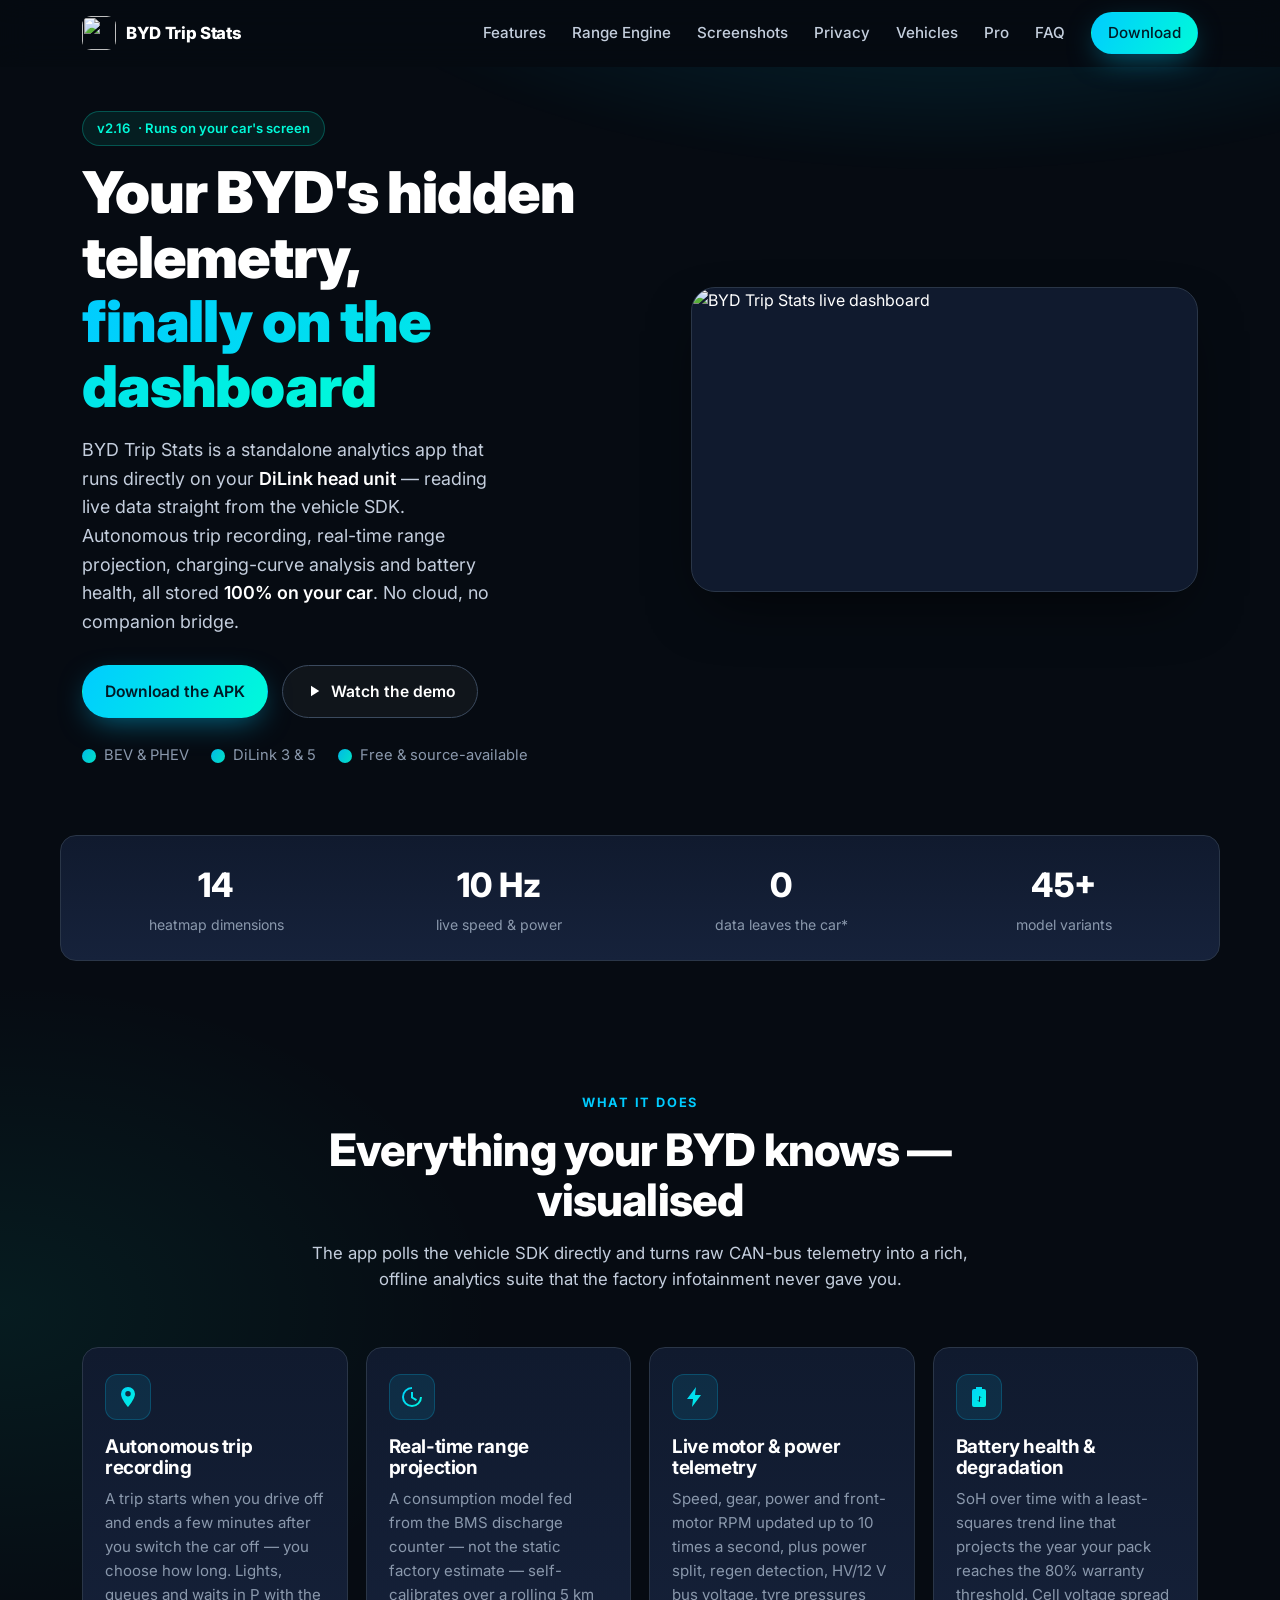
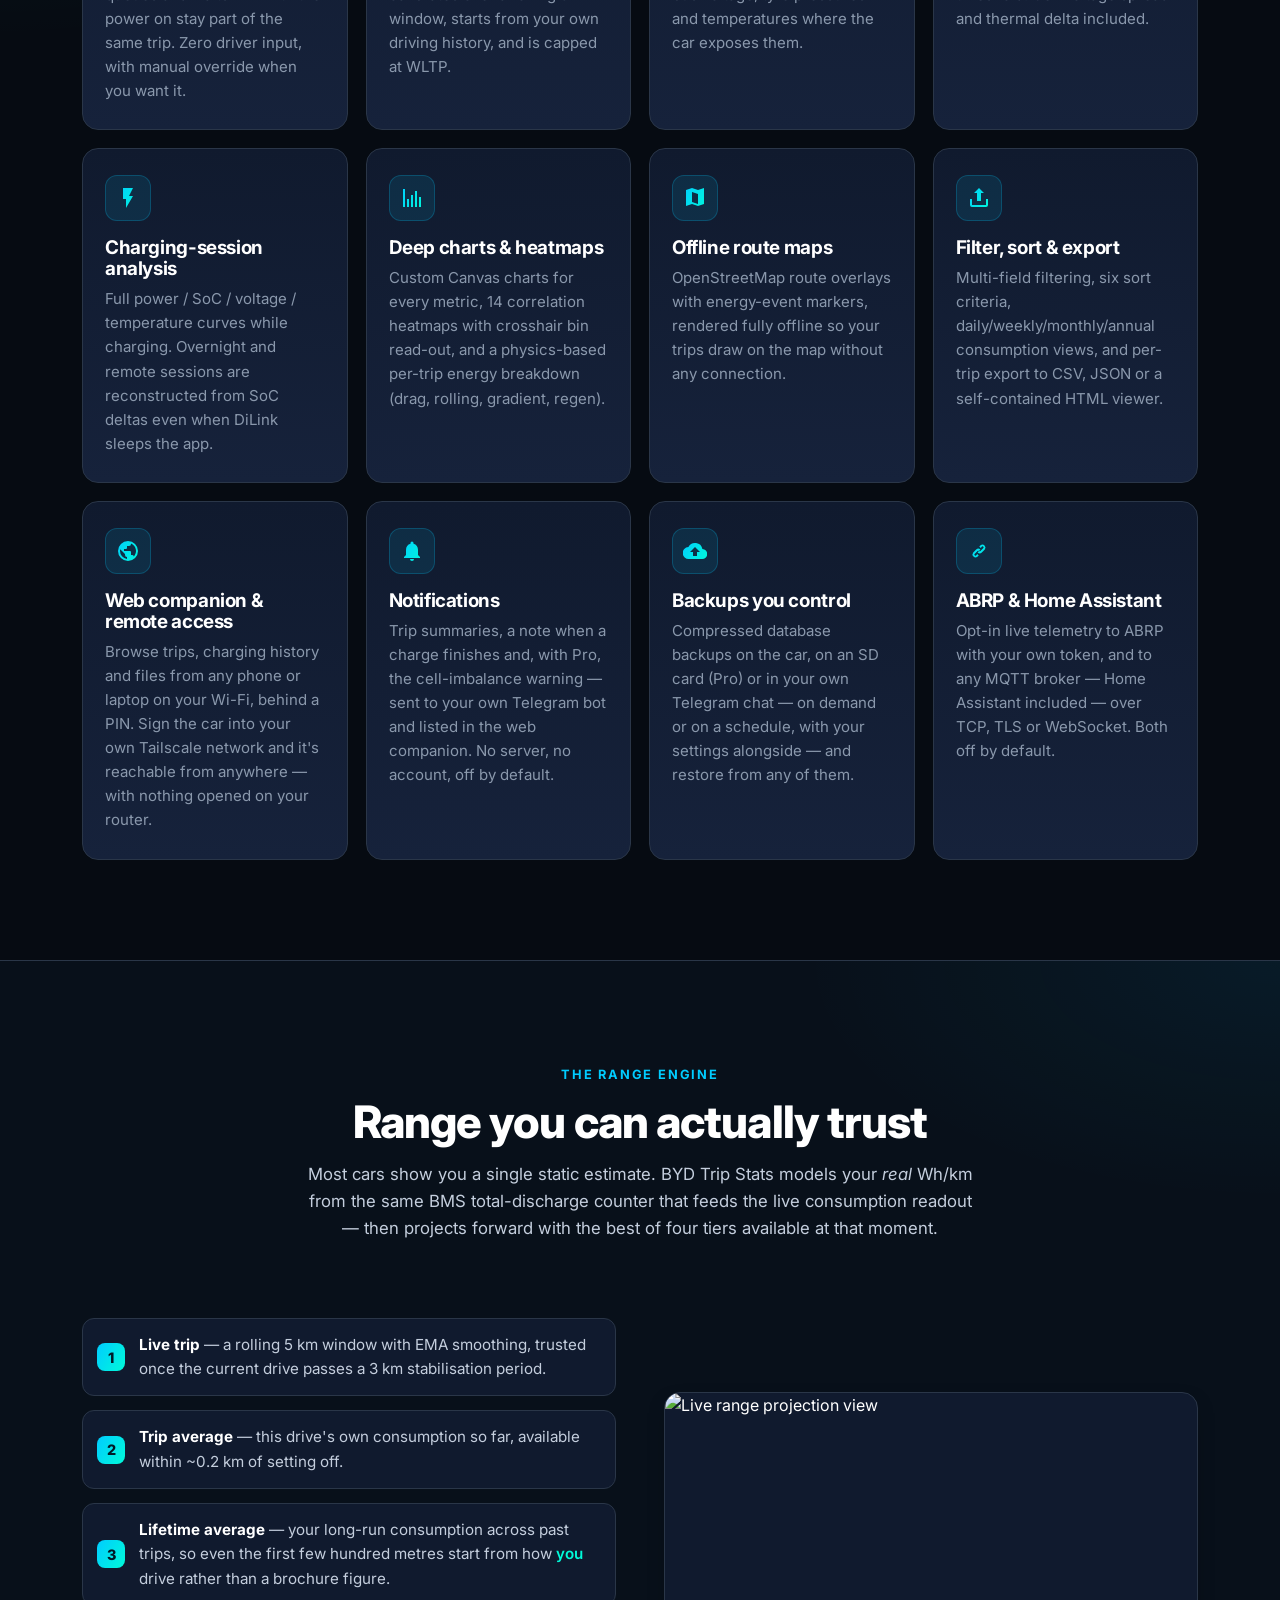
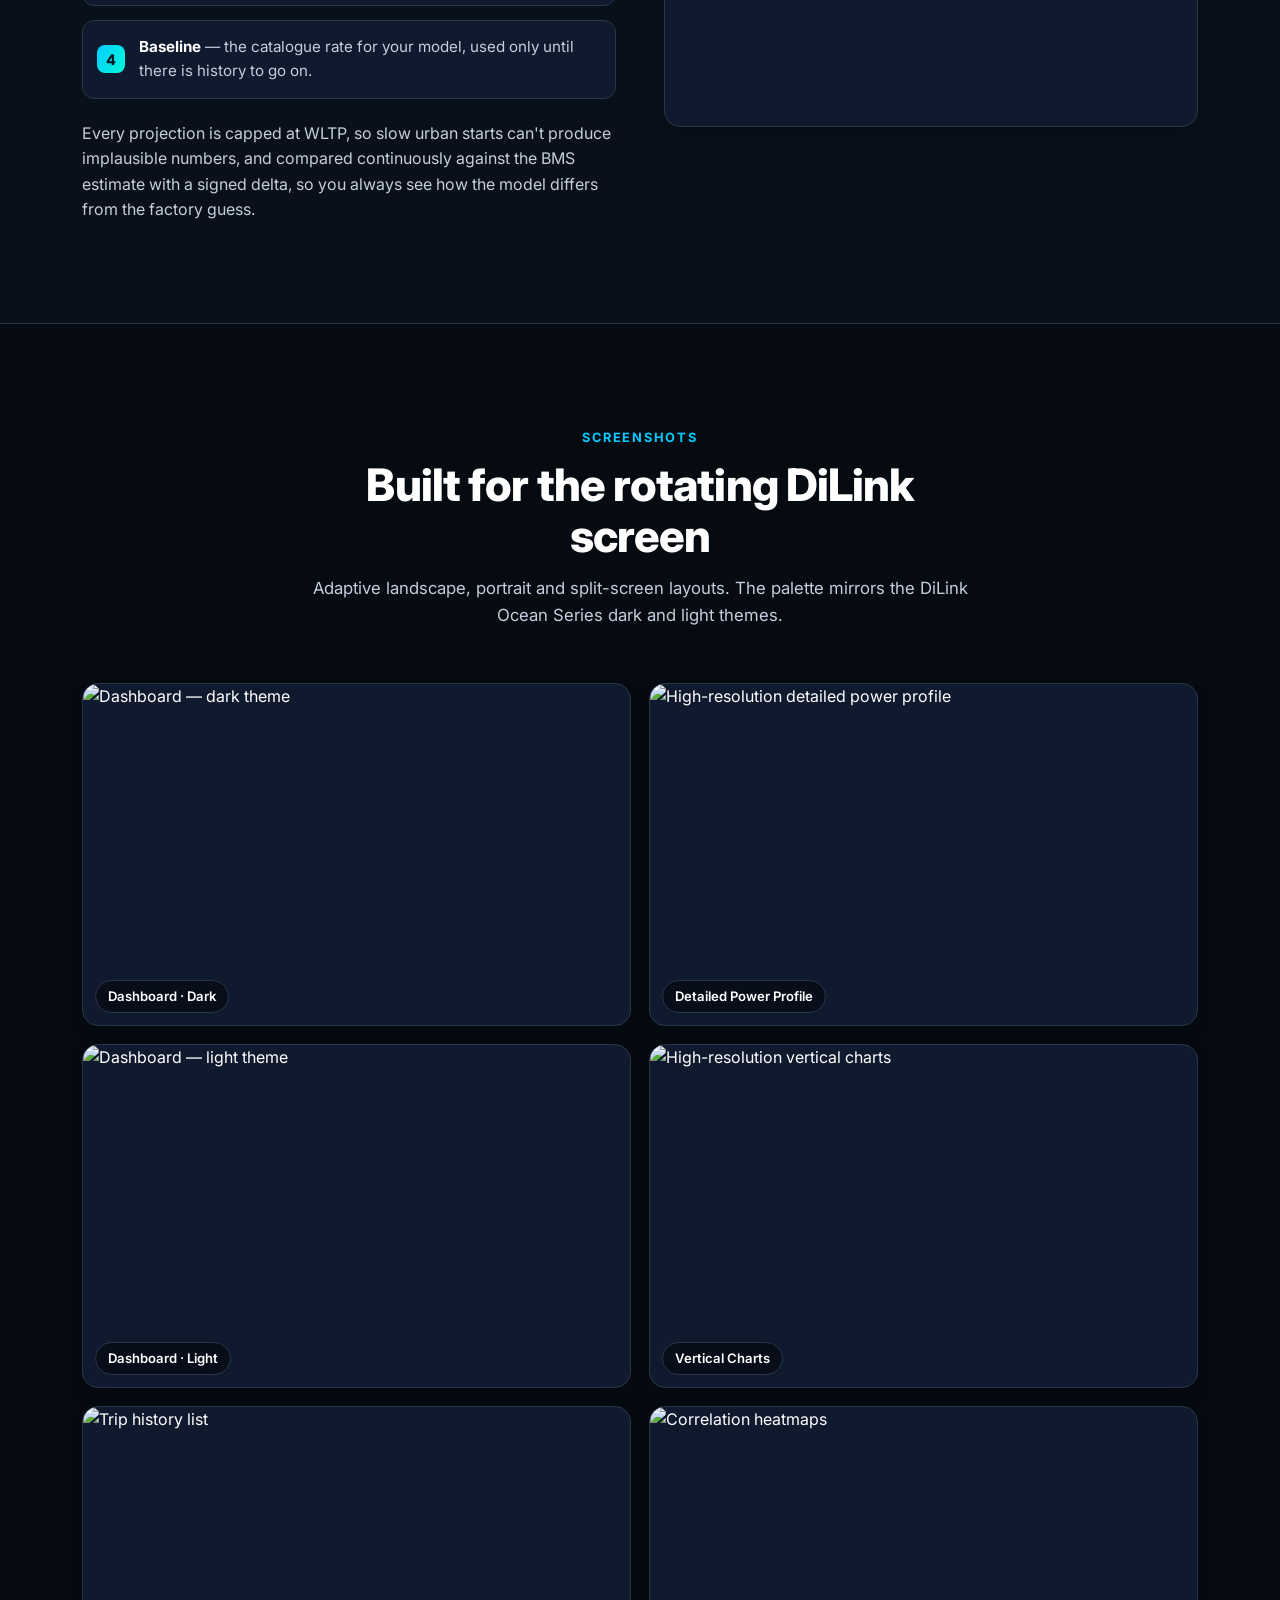
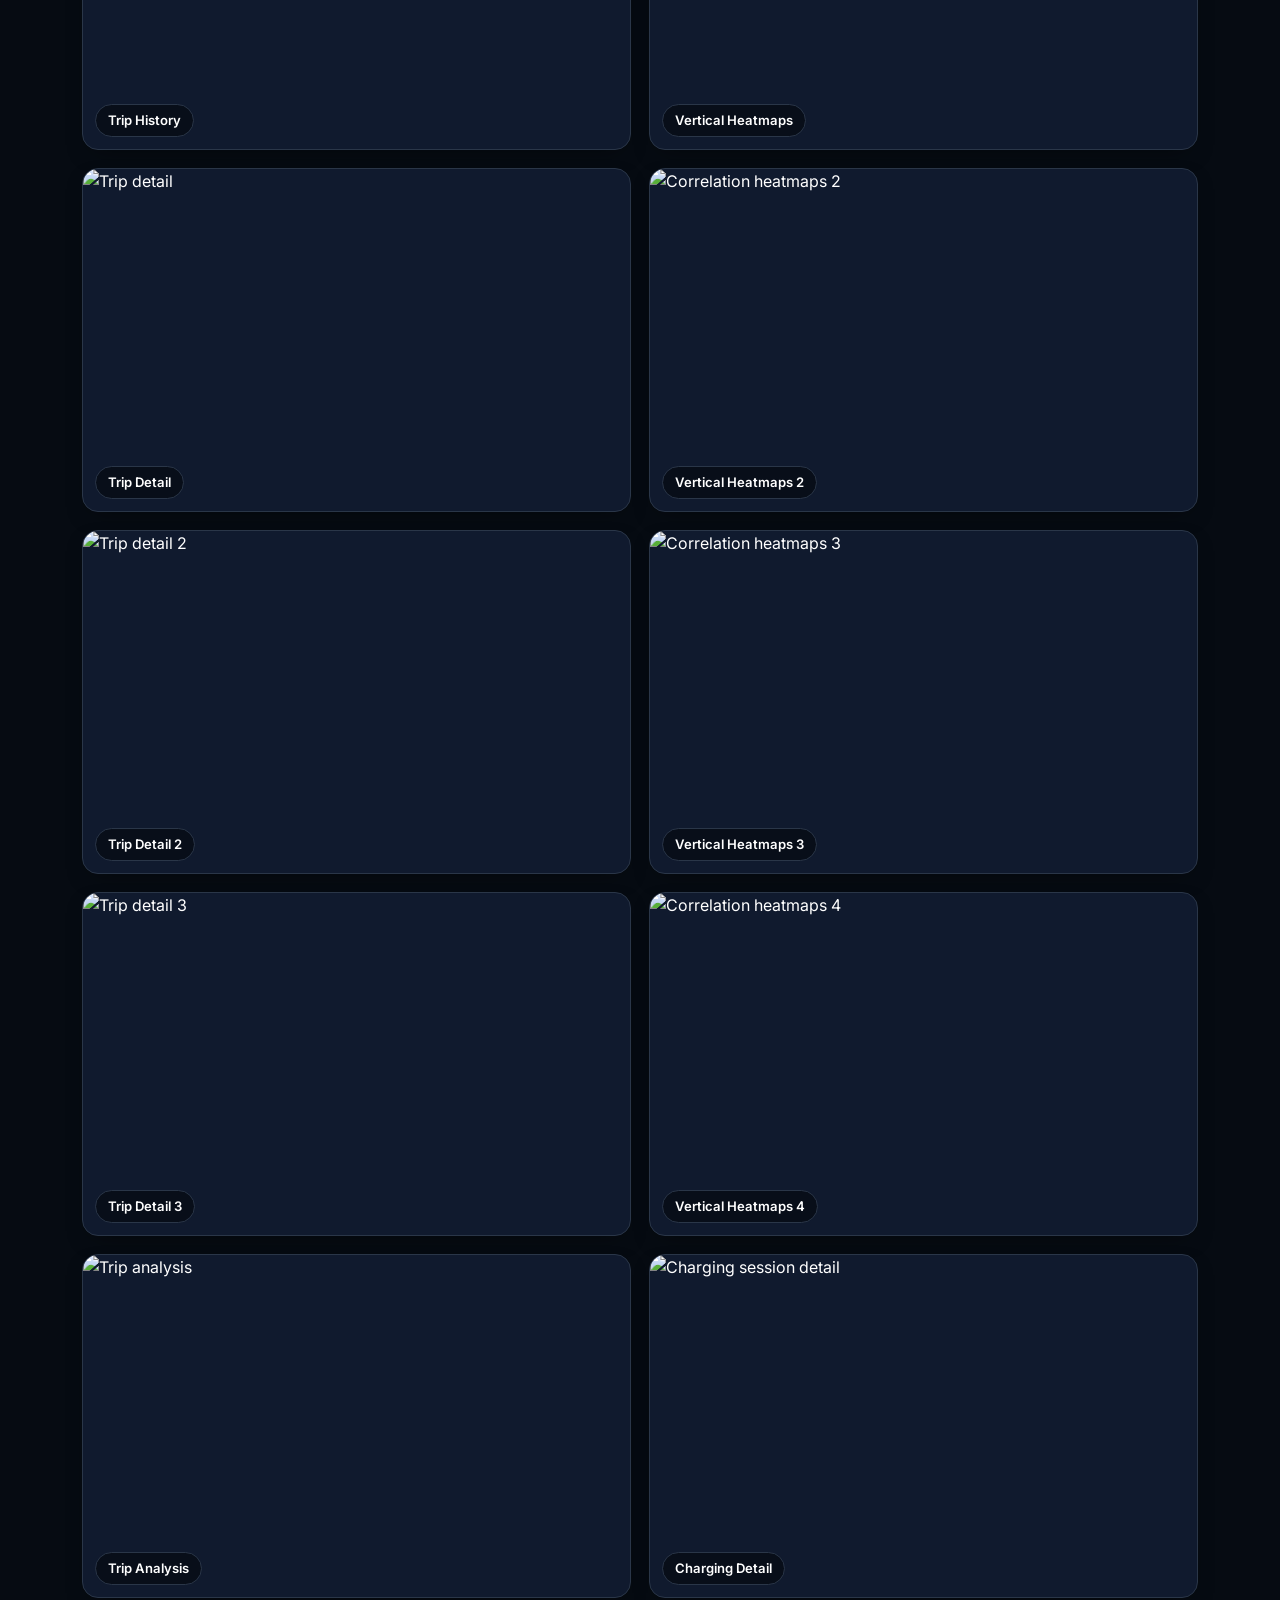
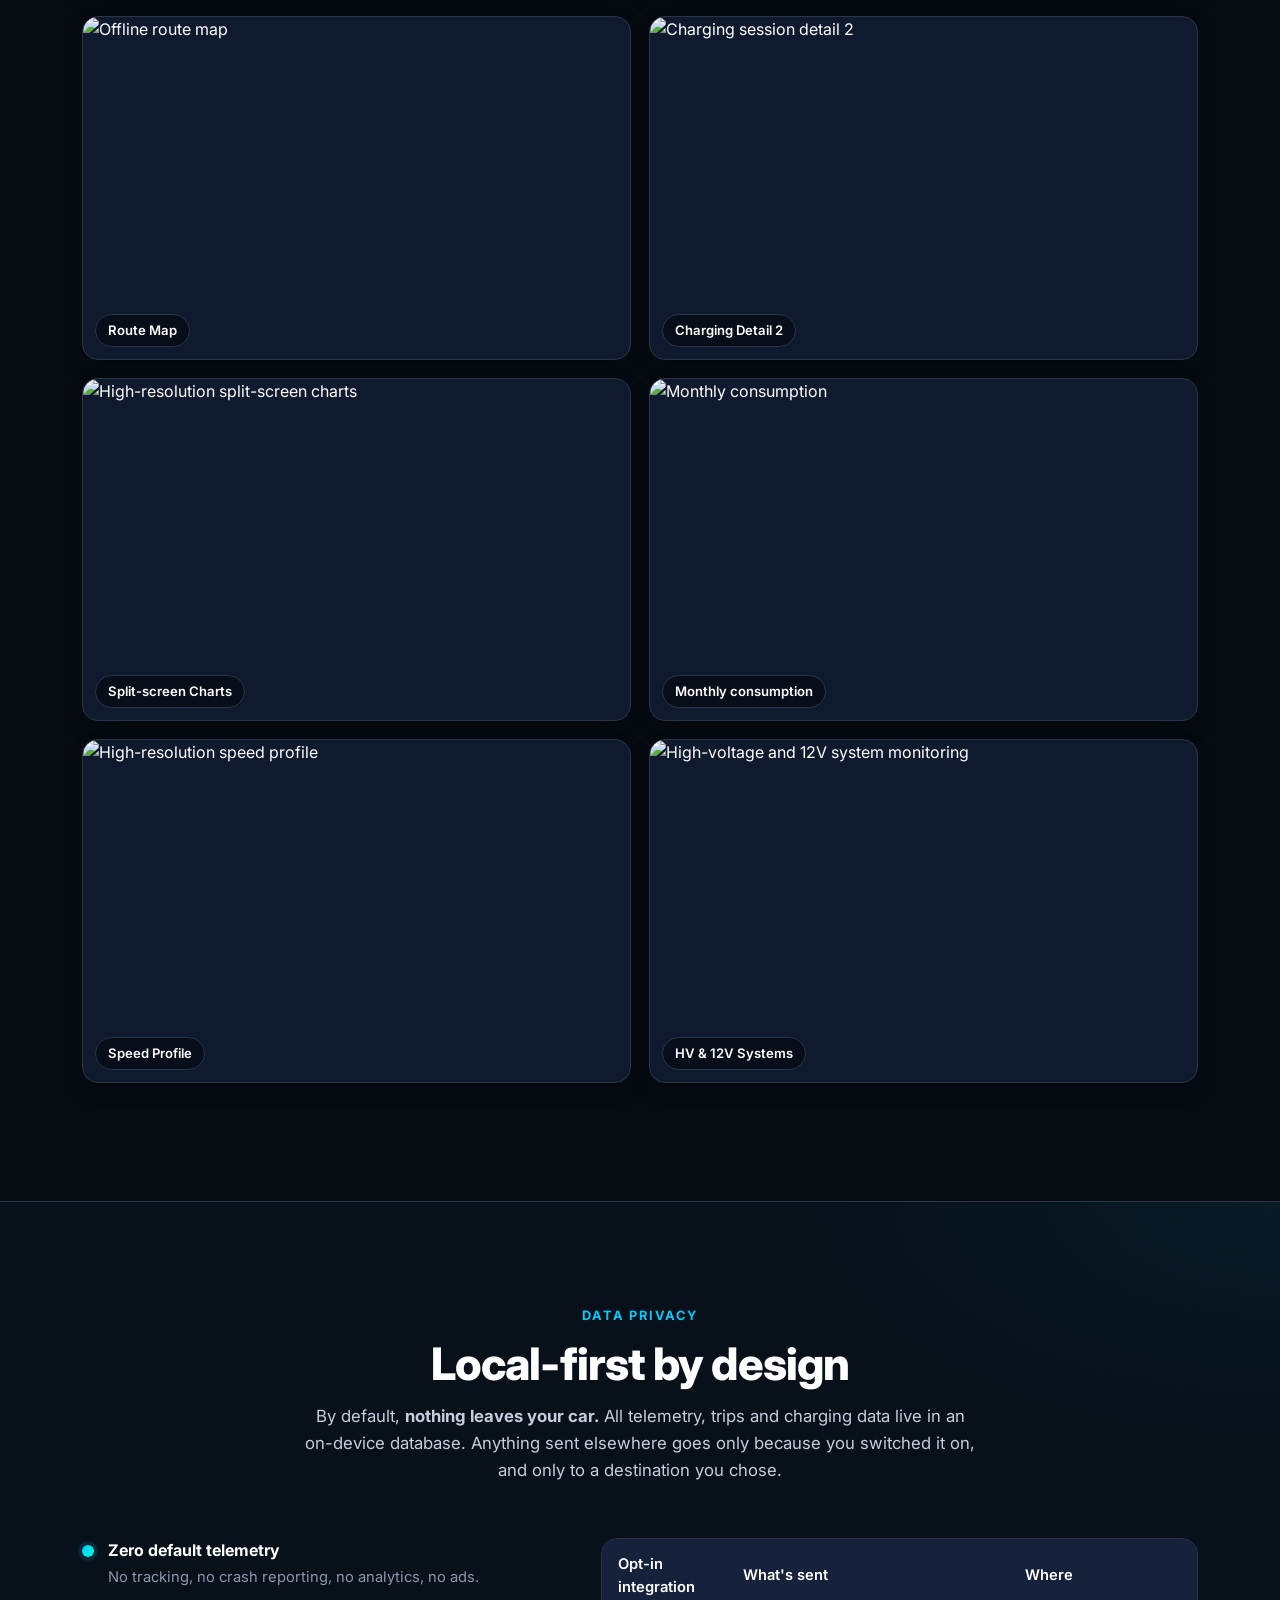
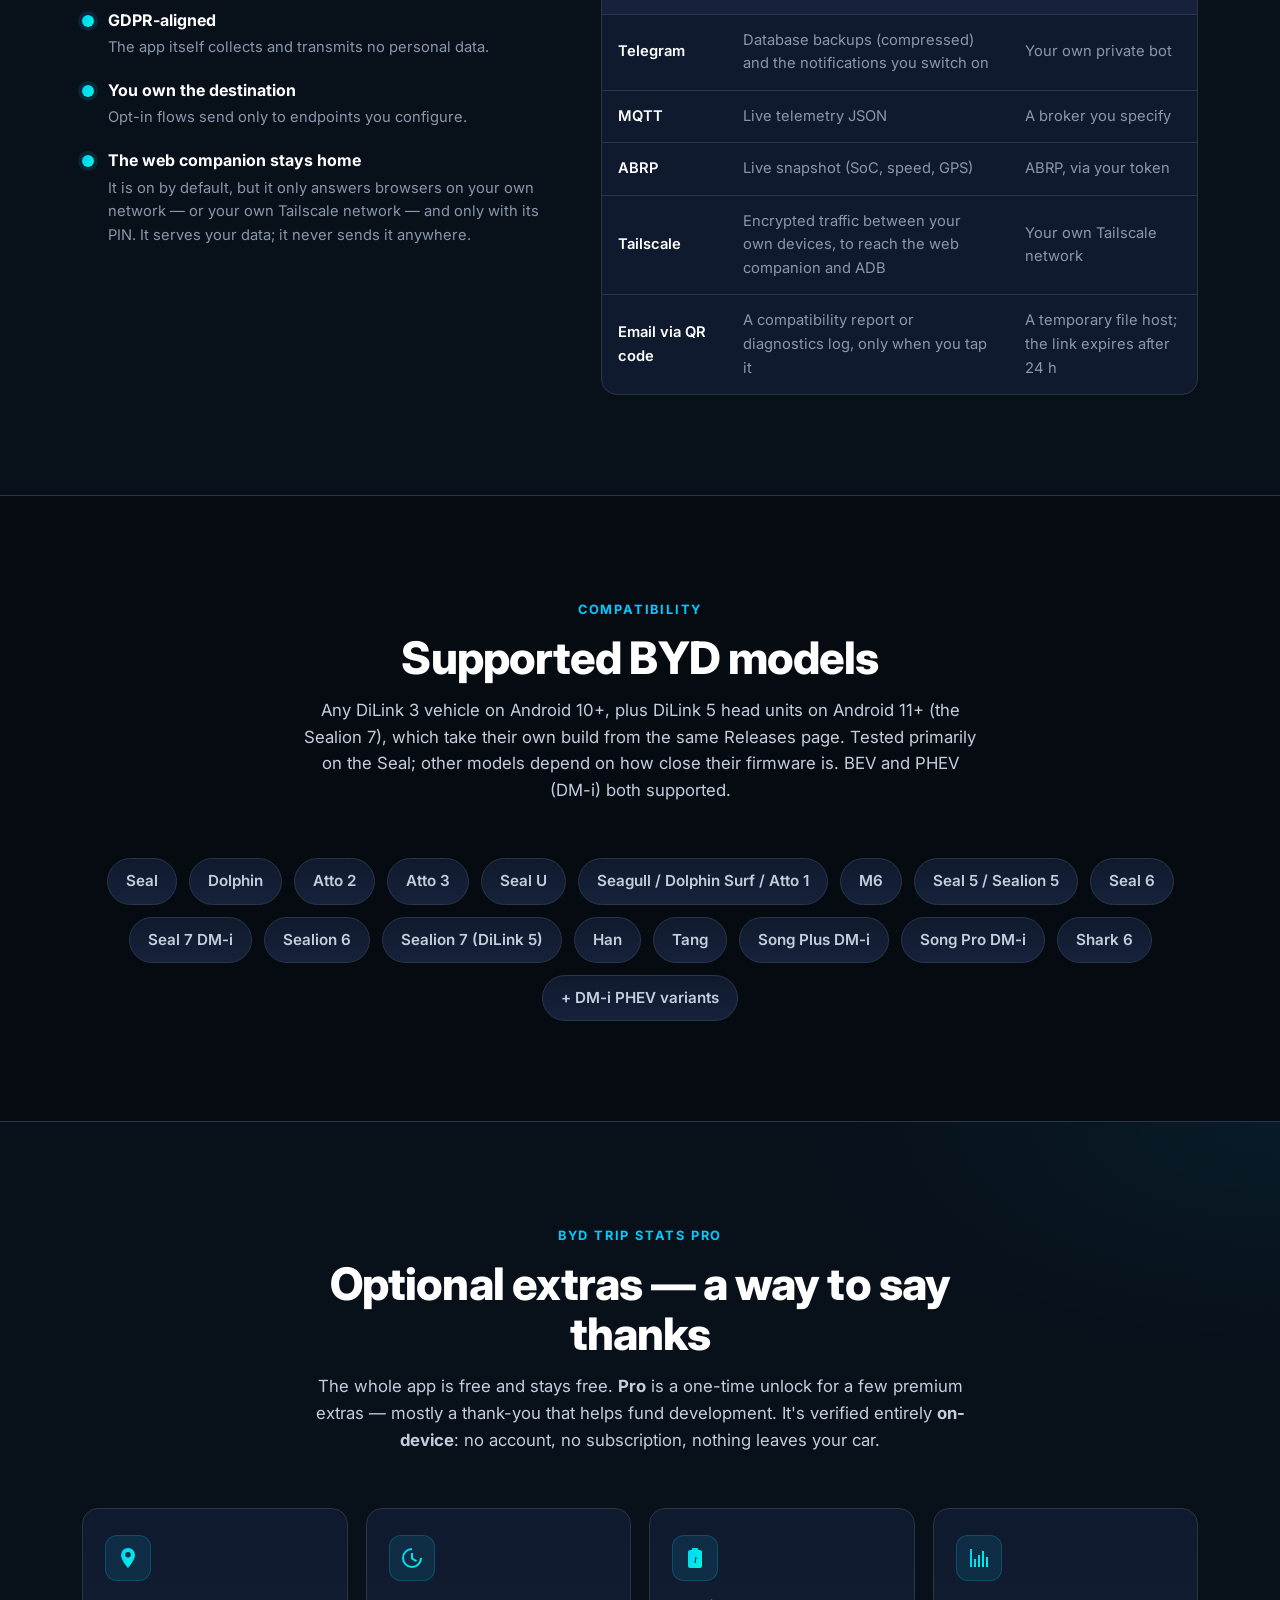
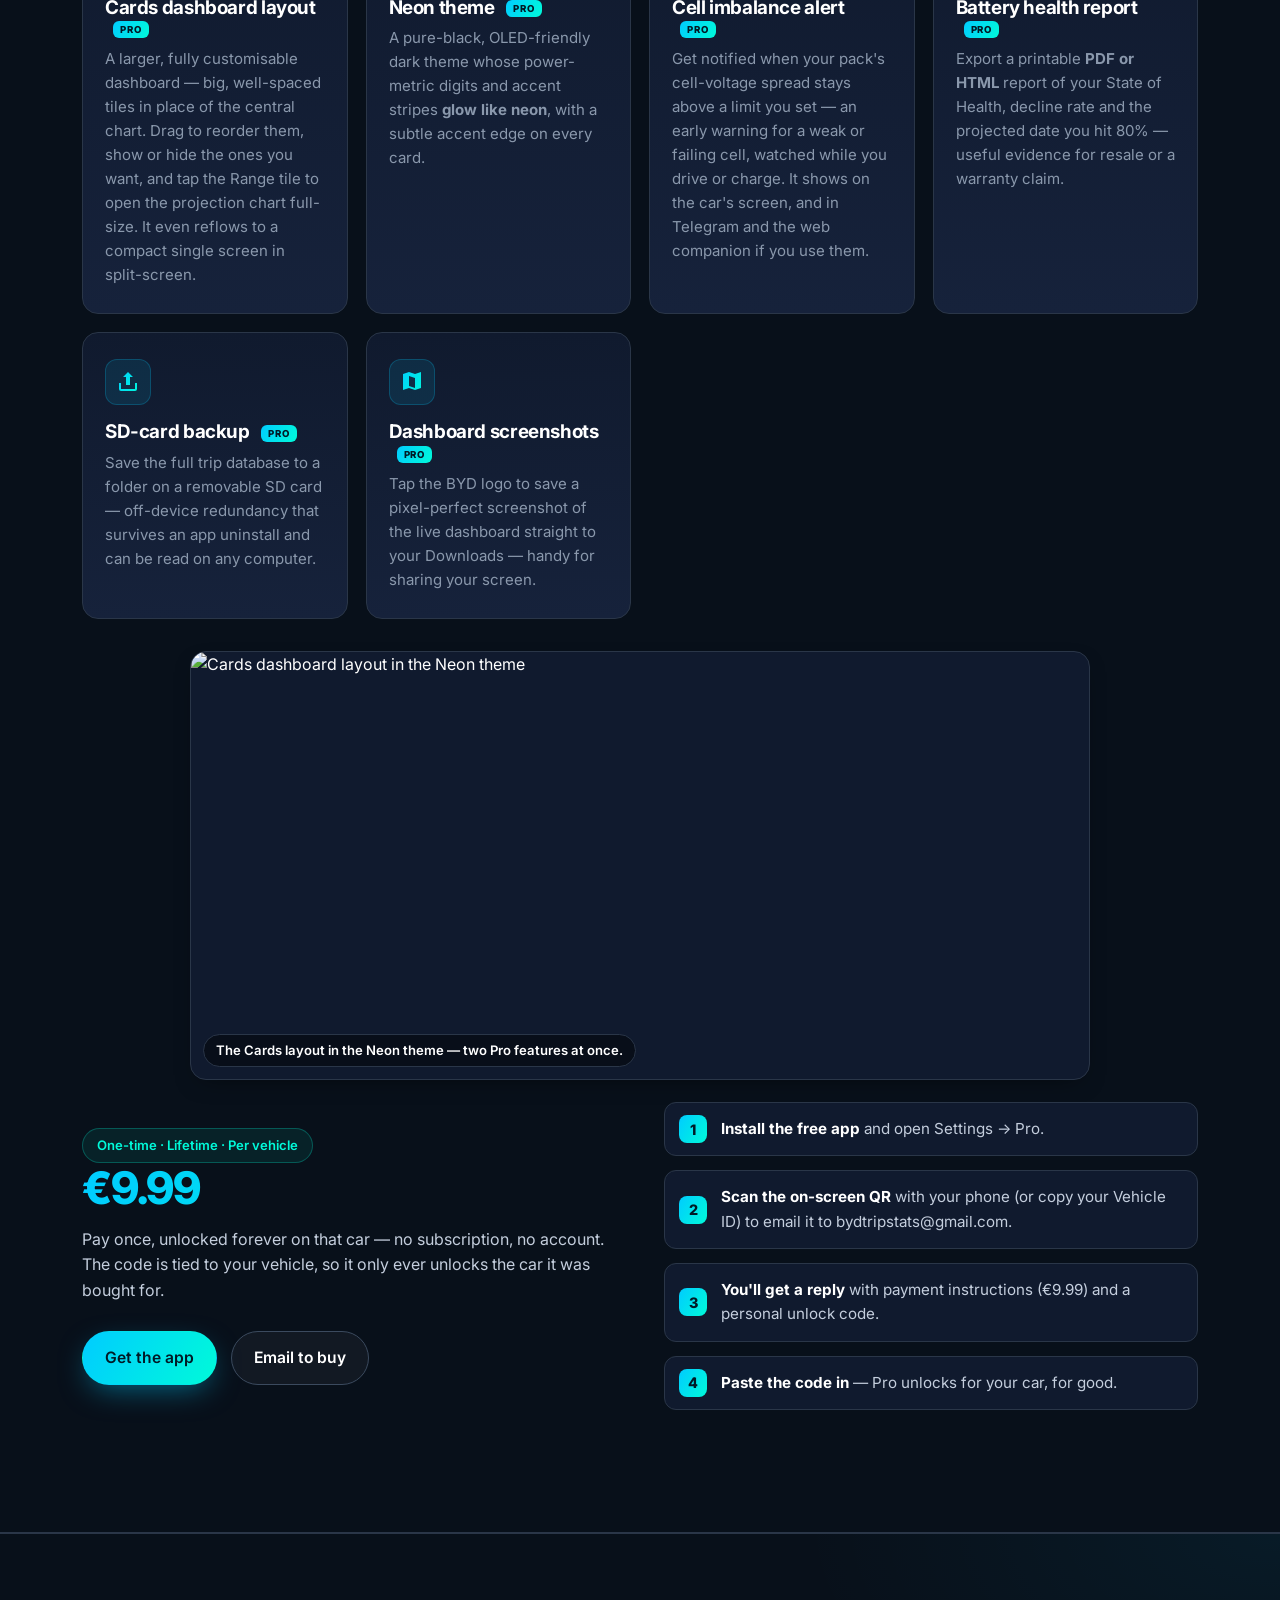
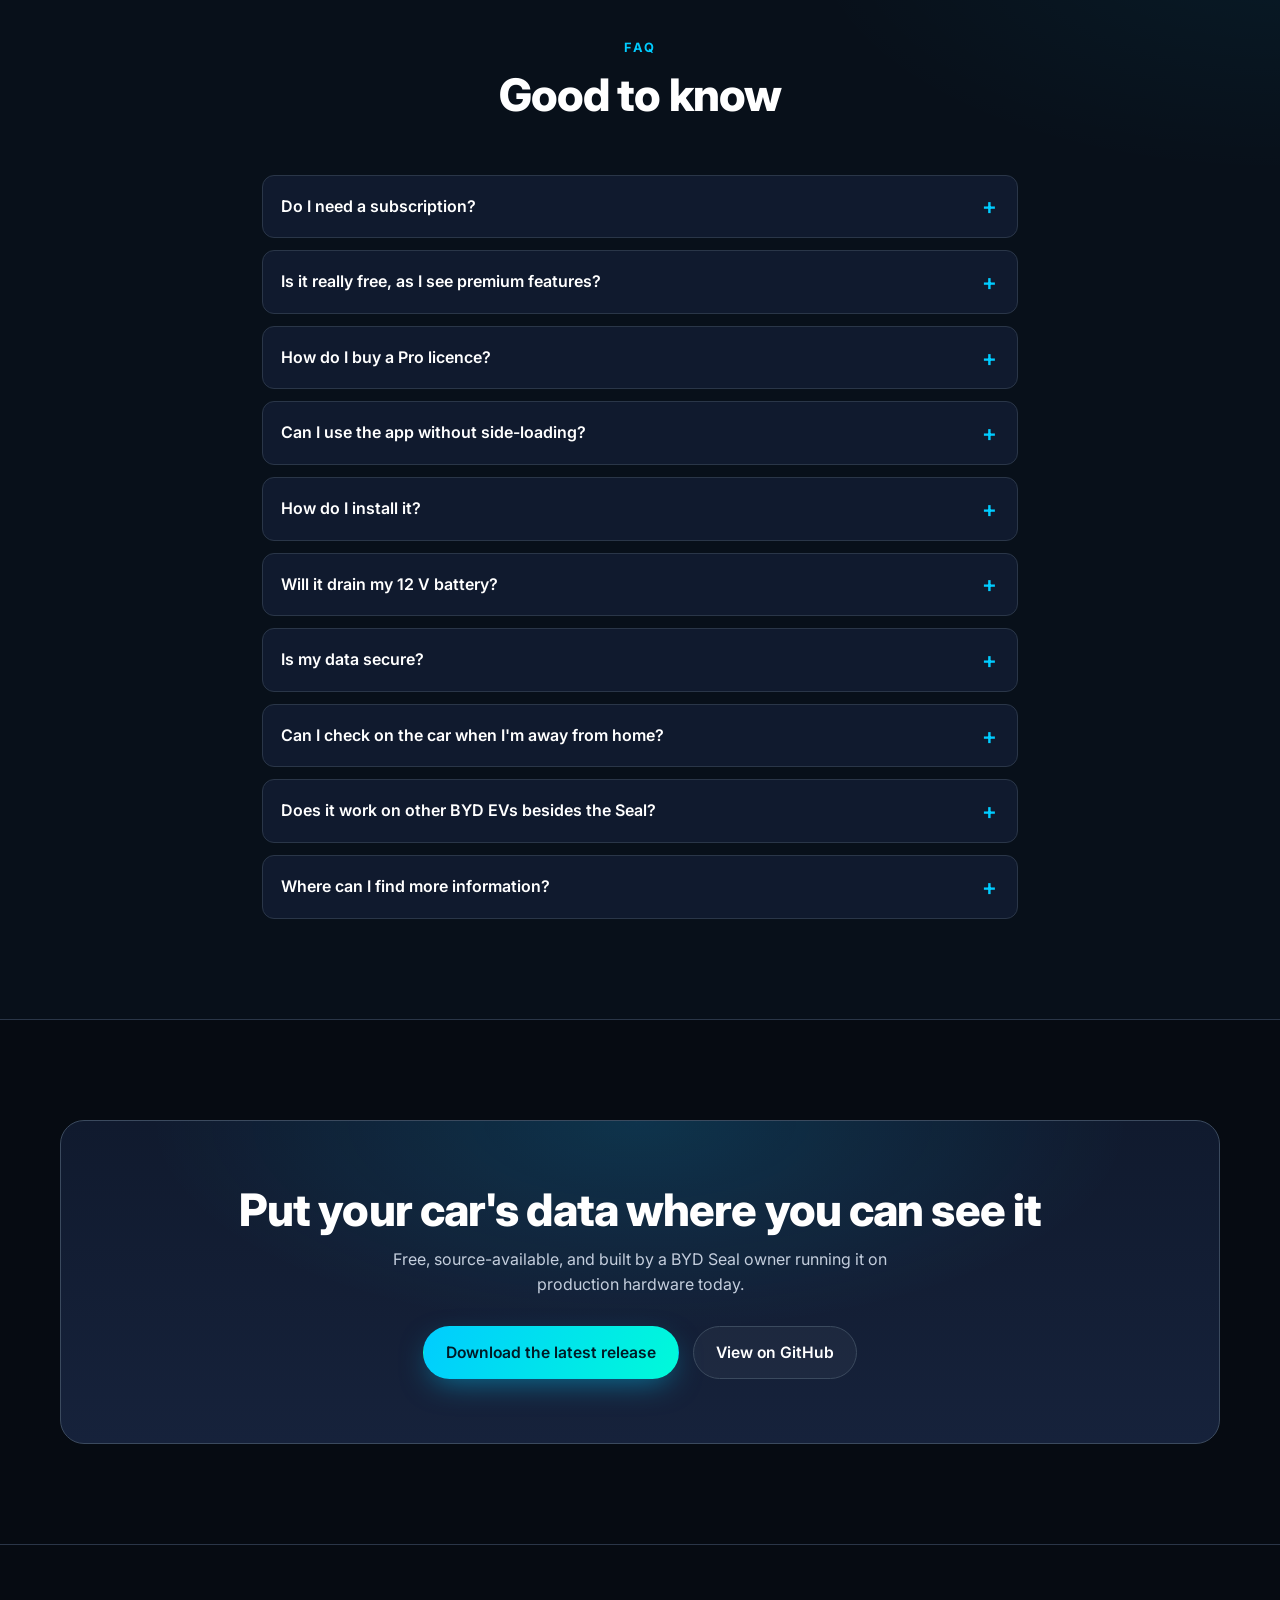
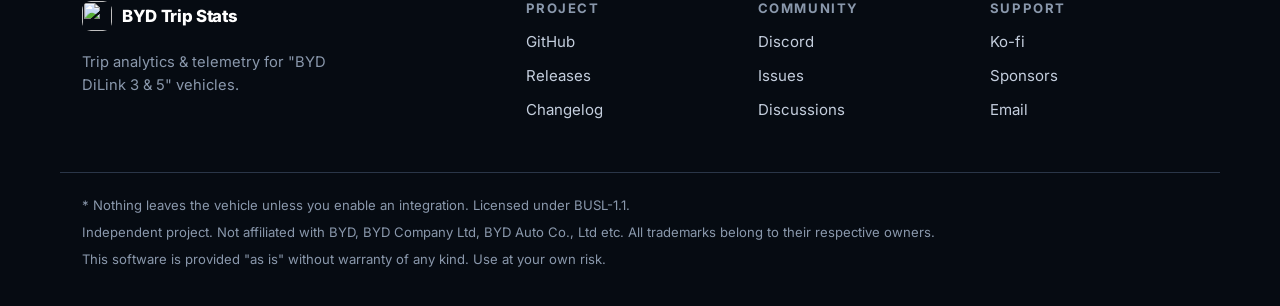
==== website/index.html @ 3c7c47bd "Re-organise App and Preferences in settings to open as cards, make UI adjustments, implement distanc" ====
<!DOCTYPE html>
<html lang="en">
<head>
  <meta charset="UTF-8" />
  <meta name="viewport" content="width=device-width, initial-scale=1.0" />
  <title>BYD Trip Stats — Trip Analytics & Telemetry for BYD DiLink 3 & 5</title>
  <meta name="description" content="A standalone in-car analytics dashboard that runs on your BYD DiLink head unit. Live telemetry, autonomous trip recording, real-time range projection, charging analysis and battery health — 100% on-device, no cloud. Free, with an optional one-time €9.99 Pro unlock (battery-health report, SD-card backup & more)." />

  <!-- Open Graph / social -->
  <meta property="og:type" content="website" />
  <meta property="og:title" content="BYD Trip Stats — Trip Analytics for BYD DiLink" />
  <meta property="og:description" content="Live telemetry, autonomous trips, real-time range projection and battery health — running right on your car's screen. 100% local. Free, with an optional €9.99 Pro unlock." />
  <meta property="og:image" content="assets/screenshots/og-cover.png" />
  <meta property="og:url" content="https://bydtripstats.pages.dev/" />
  <meta name="twitter:card" content="summary_large_image" />

  <link rel="icon" type="image/png" href="assets/logo.png" />
  <link rel="apple-touch-icon" href="assets/logo.png" />
  <link rel="preconnect" href="https://fonts.googleapis.com" />
  <link rel="preconnect" href="https://fonts.gstatic.com" crossorigin />
  <link href="https://fonts.googleapis.com/css2?family=Inter:wght@400;500;600;700;800;900&display=swap" rel="stylesheet" />
  <link rel="stylesheet" href="styles.css" />
</head>
<body>

  <!-- ───────────────────────── Nav ───────────────────────── -->
  <header class="nav" id="nav">
    <div class="container nav__inner">
      <a class="brand" href="#top" aria-label="BYD Trip Stats home">
        <img src="assets/logo.png" alt="" class="brand__icon" width="34" height="34" />
        <span class="brand__text">BYD Trip Stats</span>
      </a>

      <nav class="nav__links" id="navLinks">
        <a href="#features">Features</a>
        <a href="#range">Range Engine</a>
        <a href="#screens">Screenshots</a>
        <a href="#privacy">Privacy</a>
        <a href="#vehicles">Vehicles</a>
        <a href="#pro">Pro</a>
        <a href="#faq">FAQ</a>
        <a class="btn btn--primary btn--small" href="https://github.com/angoikon/byd-trip-stats/releases" target="_blank" rel="noopener">Download</a>
      </nav>

      <button class="nav__toggle" id="navToggle" aria-label="Toggle menu" aria-expanded="false">
        <span></span><span></span><span></span>
      </button>
    </div>
  </header>

  <!-- ───────────────────────── Hero ───────────────────────── -->
  <main id="top">
  <section class="hero">
    <div class="hero__glow" aria-hidden="true"></div>
    <div class="container hero__inner">
      <div class="hero__copy">
        <span class="pill"><span id="appVersion">v2.16</span> · Runs on your car's screen</span>
        <h1>Your BYD's hidden telemetry,<br><span class="grad">finally on the dashboard</span></h1>
        <p class="lede">
          BYD Trip Stats is a standalone analytics app that runs directly on your
          <strong>DiLink head unit</strong> — reading live data straight from the vehicle SDK.
          Autonomous trip recording, real-time range projection, charging-curve analysis and
          battery health, all stored <strong>100% on your car</strong>. No cloud, no companion bridge.
        </p>
        <div class="hero__cta">
          <a class="btn btn--primary" href="https://github.com/angoikon/byd-trip-stats/releases" target="_blank" rel="noopener">
            Download the APK
          </a>
          <a class="btn btn--ghost" href="https://youtu.be/qmkeVPG8pRo" target="_blank" rel="noopener">
            <svg viewBox="0 0 24 24" width="18" height="18" aria-hidden="true"><path fill="currentColor" d="M8 5v14l11-7z"/></svg>
            Watch the demo
          </a>
        </div>
        <ul class="hero__meta">
          <li>BEV &amp; PHEV</li>
          <li>DiLink 3 &amp; 5</li>
          <li>Free &amp; source-available</li>
        </ul>
      </div>

      <div class="hero__media">
        <figure class="shot shot--hero" data-shot="assets/screenshots/hero-dashboard.png">
          <img class="js-shot" src="assets/screenshots/hero-dashboard.png" alt="BYD Trip Stats live dashboard" loading="eager" width="900" height="540" />
        </figure>
      </div>
    </div>
  </section>

  <!-- ───────────────────────── Trust bar ───────────────────────── -->
  <section class="trust">
    <div class="container trust__grid">
      <div class="stat"><b>14</b><span>heatmap dimensions</span></div>
      <div class="stat"><b>10&nbsp;Hz</b><span>live speed &amp; power</span></div>
      <div class="stat"><b>0</b><span>data leaves the car*</span></div>
      <div class="stat"><b>45+</b><span>model variants</span></div>
    </div>
  </section>

  <!-- ───────────────────────── Features ───────────────────────── -->
  <section class="section" id="features">
    <div class="container">
      <header class="section__head">
        <span class="eyebrow">What it does</span>
        <h2>Everything your BYD knows — visualised</h2>
        <p>The app polls the vehicle SDK directly and turns raw CAN-bus telemetry into a rich,
           offline analytics suite that the factory infotainment never gave you.</p>
      </header>

      <div class="features">
        <article class="card">
          <div class="card__icon" data-i="trip"></div>
          <h3>Autonomous trip recording</h3>
          <p>A trip starts when you drive off and ends a few minutes after you switch the car off — you
             choose how long. Lights, queues and waits in P with the power on stay part of the same trip.
             Zero driver input, with manual override when you want it.</p>
        </article>

        <article class="card">
          <div class="card__icon" data-i="range"></div>
          <h3>Real-time range projection</h3>
          <p>A consumption model fed from the BMS discharge counter — not the static factory estimate —
             self-calibrates over a rolling 5&nbsp;km window, starts from your own driving history, and
             is capped at WLTP.</p>
        </article>

        <article class="card">
          <div class="card__icon" data-i="motor"></div>
          <h3>Live motor &amp; power telemetry</h3>
          <p>Speed, gear, power and front-motor RPM updated up to 10 times a second, plus power split, regen
             detection, HV/12&nbsp;V bus voltage, tyre pressures and temperatures where the car exposes them.</p>
        </article>

        <article class="card">
          <div class="card__icon" data-i="battery"></div>
          <h3>Battery health &amp; degradation</h3>
          <p>SoH over time with a least-squares trend line that projects the year your pack reaches the
             80% warranty threshold. Cell voltage spread and thermal delta included.</p>
        </article>

        <article class="card">
          <div class="card__icon" data-i="charge"></div>
          <h3>Charging-session analysis</h3>
          <p>Full power / SoC / voltage / temperature curves while charging. Overnight and remote
             sessions are reconstructed from SoC deltas even when DiLink sleeps the app.</p>
        </article>

        <article class="card">
          <div class="card__icon" data-i="chart"></div>
          <h3>Deep charts &amp; heatmaps</h3>
          <p>Custom Canvas charts for every metric, 14 correlation heatmaps with crosshair bin
             read-out, and a physics-based per-trip energy breakdown (drag, rolling, gradient, regen).</p>
        </article>

        <article class="card">
          <div class="card__icon" data-i="map"></div>
          <h3>Offline route maps</h3>
          <p>OpenStreetMap route overlays with energy-event markers, rendered fully offline so your
             trips draw on the map without any connection.</p>
        </article>

        <article class="card">
          <div class="card__icon" data-i="export"></div>
          <h3>Filter, sort &amp; export</h3>
          <p>Multi-field filtering, six sort criteria, daily/weekly/monthly/annual consumption views,
             and per-trip export to CSV, JSON or a self-contained HTML viewer.</p>
        </article>

        <article class="card">
          <div class="card__icon" data-i="globe"></div>
          <h3>Web companion &amp; remote access</h3>
          <p>Browse trips, charging history and files from any phone or laptop on your Wi-Fi, behind a
             PIN. Sign the car into your own Tailscale network and it's reachable from anywhere — with
             nothing opened on your router.</p>
        </article>

        <article class="card">
          <div class="card__icon" data-i="bell"></div>
          <h3>Notifications</h3>
          <p>Trip summaries, a note when a charge finishes and, with Pro, the cell-imbalance warning —
             sent to your own Telegram bot and listed in the web companion. No server, no account, off
             by default.</p>
        </article>

        <article class="card">
          <div class="card__icon" data-i="backup"></div>
          <h3>Backups you control</h3>
          <p>Compressed database backups on the car, on an SD card (Pro) or in your own Telegram chat —
             on demand or on a schedule, with your settings alongside — and restore from any of them.</p>
        </article>

        <article class="card">
          <div class="card__icon" data-i="link"></div>
          <h3>ABRP &amp; Home Assistant</h3>
          <p>Opt-in live telemetry to ABRP with your own token, and to any MQTT broker — Home Assistant
             included — over TCP, TLS or WebSocket. Both off by default.</p>
        </article>
      </div>
    </div>
  </section>

  <!-- ───────────────────────── Range engine spotlight ───────────────────────── -->
  <section class="section section--alt" id="range">
    <div class="container">
      <header class="section__head">
        <span class="eyebrow">The range engine</span>
        <h2>Range you can actually trust</h2>
        <p>Most cars show you a single static estimate. BYD Trip Stats models your <em>real</em> Wh/km
           from the same BMS total-discharge counter that feeds the live consumption readout — then
           projects forward with the best of four tiers available at that moment.</p>
      </header>
      <div class="split">
      <div class="split__copy">
        <ol class="steps">
          <li><b>Live trip</b> — a rolling 5&nbsp;km window with EMA smoothing, trusted once the
              current drive passes a 3&nbsp;km stabilisation period.</li>
          <li><b>Trip average</b> — this drive's own consumption so far, available within ~0.2&nbsp;km
              of setting off.</li>
          <li><b>Lifetime average</b> — your long-run consumption across past trips, so even the first
              few hundred metres start from how <em>you</em> drive rather than a brochure figure.</li>
          <li><b>Baseline</b> — the catalogue rate for your model, used only until there is history to
              go on.</li>
        </ol>
        <p class="muted">Every projection is capped at WLTP, so slow urban starts can't produce
           implausible numbers, and compared continuously against the BMS estimate with a signed delta,
           so you always see how the model differs from the factory guess.</p>
      </div>
      <div class="split__media">
        <figure class="shot" data-shot="assets/screenshots/range-projection.png">
          <img class="js-shot" src="assets/screenshots/range-projection.png" alt="Live range projection view" loading="lazy" width="800" height="500" />
        </figure>
      </div>
      </div>
    </div>
  </section>

  <!-- ───────────────────────── Screenshots gallery ───────────────────────── -->
  <section class="section" id="screens">
    <div class="container">
      <header class="section__head">
        <span class="eyebrow">Screenshots</span>
        <h2>Built for the rotating DiLink screen</h2>
        <p>Adaptive landscape, portrait and split-screen layouts. The palette mirrors the DiLink
           Ocean Series dark and light themes.</p>
      </header>

      <div class="gallery">
        <figure class="shot" data-shot="assets/screenshots/dashboard-dark.png">
          <img class="js-shot" src="assets/screenshots/dashboard-dark.png" alt="Dashboard — dark theme" loading="lazy" width="640" height="400" />
          <figcaption>Dashboard · Dark</figcaption>
        </figure>
        <figure class="shot" data-shot="assets/screenshots/dashboard-light.png">
          <img class="js-shot" src="assets/screenshots/dashboard-light.png" alt="Dashboard — light theme" loading="lazy" width="640" height="400" />
          <figcaption>Dashboard · Light</figcaption>
        </figure>
        <figure class="shot" data-shot="assets/screenshots/trip-history.png">
          <img class="js-shot" src="assets/screenshots/trip-history.png" alt="Trip history list" loading="lazy" width="640" height="400" />
          <figcaption>Trip History</figcaption>
        </figure>
        <figure class="shot" data-shot="assets/screenshots/trip-detail.png">
          <img class="js-shot" src="assets/screenshots/trip-detail.png" alt="Trip detail" loading="lazy" width="640" height="400" />
          <figcaption>Trip Detail</figcaption>
        </figure>
        <figure class="shot" data-shot="assets/screenshots/trip-detail2.png">
          <img class="js-shot" src="assets/screenshots/trip-detail2.png" alt="Trip detail 2" loading="lazy" width="640" height="400" />
          <figcaption>Trip Detail 2</figcaption>
        </figure>
        <figure class="shot" data-shot="assets/screenshots/trip-detail3.png">
          <img class="js-shot" src="assets/screenshots/trip-detail3.png" alt="Trip detail 3" loading="lazy" width="640" height="400" />
          <figcaption>Trip Detail 3</figcaption>
        </figure>
        <figure class="shot" data-shot="assets/screenshots/trip-analysis.png">
          <img class="js-shot" src="assets/screenshots/trip-analysis.png" alt="Trip analysis" loading="lazy" width="640" height="400" />
          <figcaption>Trip Analysis</figcaption>
        </figure>
        <figure class="shot" data-shot="assets/screenshots/route-map.png">
          <img class="js-shot" src="assets/screenshots/route-map.png" alt="Offline route map" loading="lazy" width="640" height="400" />
          <figcaption>Route Map</figcaption>
        </figure>
        <figure class="shot" data-shot="assets/screenshots/split-screen-charts.png">
          <img class="js-shot" src="assets/screenshots/split-screen-charts.png" alt="High-resolution split-screen charts" loading="lazy" width="640" height="400" />
          <figcaption>Split-screen Charts</figcaption>
        </figure>
        <figure class="shot" data-shot="assets/screenshots/speed-profile.png">
          <img class="js-shot" src="assets/screenshots/speed-profile.png" alt="High-resolution speed profile" loading="lazy" width="640" height="400" />
          <figcaption>Speed Profile</figcaption>
        </figure>
        <figure class="shot" data-shot="assets/screenshots/power-profile-detailed.png">
          <img class="js-shot" src="assets/screenshots/power-profile-detailed.png" alt="High-resolution detailed power profile" loading="lazy" width="640" height="400" />
          <figcaption>Detailed Power Profile</figcaption>
        </figure>
        <figure class="shot" data-shot="assets/screenshots/vertical-charts.png">
          <img class="js-shot" src="assets/screenshots/vertical-charts.png" alt="High-resolution vertical charts" loading="lazy" width="640" height="400" />
          <figcaption>Vertical Charts</figcaption>
        </figure>
        <figure class="shot" data-shot="assets/screenshots/heatmaps.png">
          <img class="js-shot" src="assets/screenshots/heatmaps.png" alt="Correlation heatmaps" loading="lazy" width="640" height="400" />
          <figcaption>Vertical Heatmaps</figcaption>
        </figure>
        <figure class="shot" data-shot="assets/screenshots/heatmaps2.png">
          <img class="js-shot" src="assets/screenshots/heatmaps2.png" alt="Correlation heatmaps 2" loading="lazy" width="640" height="400" />
          <figcaption>Vertical Heatmaps 2</figcaption>
        </figure>
        <figure class="shot" data-shot="assets/screenshots/heatmaps3.png">
          <img class="js-shot" src="assets/screenshots/heatmaps3.png" alt="Correlation heatmaps 3" loading="lazy" width="640" height="400" />
          <figcaption>Vertical Heatmaps 3</figcaption>
        </figure>
        <figure class="shot" data-shot="assets/screenshots/heatmaps4.png">
          <img class="js-shot" src="assets/screenshots/heatmaps4.png" alt="Correlation heatmaps 4" loading="lazy" width="640" height="400" />
          <figcaption>Vertical Heatmaps 4</figcaption>
        </figure>
        <figure class="shot" data-shot="assets/screenshots/charging-detail.png">
          <img class="js-shot" src="assets/screenshots/charging-detail.png" alt="Charging session detail" loading="lazy" width="640" height="400" />
          <figcaption>Charging Detail</figcaption>
        </figure>
        <figure class="shot" data-shot="assets/screenshots/charging-detail2.png">
          <img class="js-shot" src="assets/screenshots/charging-detail2.png" alt="Charging session detail 2" loading="lazy" width="640" height="400" />
          <figcaption>Charging Detail 2</figcaption>
        </figure>
        <figure class="shot" data-shot="assets/screenshots/monthly-consumption.png">
          <img class="js-shot" src="assets/screenshots/monthly-consumption.png" alt="Monthly consumption" loading="lazy" width="640" height="400" />
          <figcaption>Monthly consumption</figcaption>
        </figure>
        <figure class="shot" data-shot="assets/screenshots/hv12v.png">
          <img class="js-shot" src="assets/screenshots/hv12v.png" alt="High-voltage and 12V system monitoring" loading="lazy" width="640" height="400" />
          <figcaption>HV & 12V Systems</figcaption>
        </figure>
      </div>
    </div>
  </section>

  <!-- ───────────────────────── Privacy ───────────────────────── -->
  <section class="section section--alt" id="privacy">
    <div class="container">
      <header class="section__head">
        <span class="eyebrow">Data privacy</span>
        <h2>Local-first by design</h2>
        <p>By default, <strong>nothing leaves your car.</strong> All telemetry, trips and charging
           data live in an on-device database. Anything sent elsewhere goes only because you switched
           it on, and only to a destination you chose.</p>
      </header>

      <div class="privacy">
        <div class="privacy__points">
          <div class="point"><span class="dot"></span><div><b>Zero default telemetry</b><p>No tracking, no crash reporting, no analytics, no ads.</p></div></div>
          <div class="point"><span class="dot"></span><div><b>GDPR-aligned</b><p>The app itself collects and transmits no personal data.</p></div></div>
          <div class="point"><span class="dot"></span><div><b>You own the destination</b><p>Opt-in flows send only to endpoints you configure.</p></div></div>
          <div class="point"><span class="dot"></span><div><b>The web companion stays home</b><p>It is on by default, but it only answers browsers on your own network — or your own Tailscale network — and only with its PIN. It serves your data; it never sends it anywhere.</p></div></div>
        </div>
        <div class="privacy__table">
          <table>
            <thead><tr><th>Opt-in integration</th><th>What's sent</th><th>Where</th></tr></thead>
            <tbody>
              <tr><td>Telegram</td><td>Database backups (compressed) and the notifications you switch on</td><td>Your own private bot</td></tr>
              <tr><td>MQTT</td><td>Live telemetry JSON</td><td>A broker you specify</td></tr>
              <tr><td>ABRP</td><td>Live snapshot (SoC, speed, GPS)</td><td>ABRP, via your token</td></tr>
              <tr><td>Tailscale</td><td>Encrypted traffic between your own devices, to reach the web companion and ADB</td><td>Your own Tailscale network</td></tr>
              <tr><td>Email via QR code</td><td>A compatibility report or diagnostics log, only when you tap it</td><td>A temporary file host; the link expires after 24&nbsp;h</td></tr>
            </tbody>
          </table>
        </div>
      </div>
    </div>
  </section>

  <!-- ───────────────────────── Vehicles ───────────────────────── -->
  <section class="section" id="vehicles">
    <div class="container">
      <header class="section__head">
        <span class="eyebrow">Compatibility</span>
        <h2>Supported BYD models</h2>
        <p>Any DiLink 3 vehicle on Android 10+, plus DiLink 5 head units on Android 11+ (the Sealion 7),
           which take their own build from the same Releases page. Tested primarily on the Seal; other
           models depend on how close their firmware is. BEV and PHEV (DM-i) both supported.</p>
      </header>
      <ul class="chips">
        <li>Seal</li><li>Dolphin</li><li>Atto 2</li><li>Atto 3</li><li>Seal U</li>
        <li>Seagull / Dolphin Surf / Atto 1</li><li>M6</li><li>Seal 5 / Sealion 5</li><li>Seal 6</li>
        <li>Seal 7 DM-i</li><li>Sealion 6</li><li>Sealion 7 (DiLink 5)</li><li>Han</li><li>Tang</li>
        <li>Song Plus DM-i</li><li>Song Pro DM-i</li><li>Shark 6</li><li>+ DM-i PHEV variants</li>
      </ul>
    </div>
  </section>

  <!-- ───────────────────────── Pro / Premium ───────────────────────── -->
  <section class="section section--alt" id="pro">
    <div class="container">
      <header class="section__head">
        <span class="eyebrow">BYD Trip Stats Pro</span>
        <h2>Optional extras — a way to say thanks</h2>
        <p>The whole app is free and stays free. <strong>Pro</strong> is a one-time unlock for a few
           premium extras — mostly a thank-you that helps fund development. It's verified entirely
           <strong>on-device</strong>: no account, no subscription, nothing leaves your car.</p>
      </header>

      <div class="features">
        <article class="card">
          <div class="card__icon" data-i="trip"></div>
          <h3>Cards dashboard layout <span class="pro-badge">Pro</span></h3>
          <p>A larger, fully customisable dashboard — big, well-spaced tiles in place of the central
             chart. Drag to reorder them, show or hide the ones you want, and tap the Range tile to open
             the projection chart full-size. It even reflows to a compact single screen in split-screen.</p>
        </article>

        <article class="card">
          <div class="card__icon" data-i="range"></div>
          <h3>Neon theme <span class="pro-badge">Pro</span></h3>
          <p>A pure-black, OLED-friendly dark theme whose power-metric digits and accent stripes
             <strong>glow like neon</strong>, with a subtle accent edge on every card.</p>
        </article>

        <article class="card">
          <div class="card__icon" data-i="battery"></div>
          <h3>Cell imbalance alert <span class="pro-badge">Pro</span></h3>
          <p>Get notified when your pack's cell-voltage spread stays above a limit you set — an early
             warning for a weak or failing cell, watched while you drive or charge. It shows on the car's
             screen, and in Telegram and the web companion if you use them.</p>
        </article>

        <article class="card">
          <div class="card__icon" data-i="chart"></div>
          <h3>Battery health report <span class="pro-badge">Pro</span></h3>
          <p>Export a printable <strong>PDF or HTML</strong> report of your State of Health, decline
             rate and the projected date you hit 80% — useful evidence for resale or a warranty claim.</p>
        </article>

        <article class="card">
          <div class="card__icon" data-i="export"></div>
          <h3>SD-card backup <span class="pro-badge">Pro</span></h3>
          <p>Save the full trip database to a folder on a removable SD card — off-device redundancy
             that survives an app uninstall and can be read on any computer.</p>
        </article>

        <article class="card">
          <div class="card__icon" data-i="map"></div>
          <h3>Dashboard screenshots <span class="pro-badge">Pro</span></h3>
          <p>Tap the BYD logo to save a pixel-perfect screenshot of the live dashboard straight to your
             Downloads — handy for sharing your screen.</p>
        </article>
      </div>

      <figure class="shot" data-shot="assets/screenshots/cards-neon.webp" style="margin: 2rem auto 0; max-width: 900px;">
        <img class="js-shot" src="assets/screenshots/cards-neon.webp" alt="Cards dashboard layout in the Neon theme" loading="lazy" width="900" height="428" />
        <figcaption>The Cards layout in the Neon theme — two Pro features at once.</figcaption>
      </figure>

      <div class="split">
        <div class="split__copy">
          <span class="pill">One-time · Lifetime · Per vehicle</span>
          <h2 class="grad">€9.99</h2>
          <p>Pay once, unlocked forever on that car — no subscription, no account. The code is tied to
             your vehicle, so it only ever unlocks the car it was bought for.</p>
          <div class="hero__cta">
            <a class="btn btn--primary" href="https://github.com/angoikon/byd-trip-stats/releases" target="_blank" rel="noopener">Get the app</a>
            <a class="btn btn--ghost" href="mailto:bydtripstats@gmail.com?subject=BYD%20Trip%20Stats%20Pro%20unlock%20request">Email to buy</a>
          </div>
        </div>
        <div class="split__copy">
          <ol class="steps">
            <li><b>Install the free app</b> and open Settings → Pro.</li>
            <li><b>Scan the on-screen QR</b> with your phone (or copy your Vehicle ID) to email it to bydtripstats@gmail.com.</li>
            <li><b>You'll get a reply</b> with payment instructions (€9.99) and a personal unlock code.</li>
            <li><b>Paste the code in</b> — Pro unlocks for your car, for good.</li>
          </ol>
        </div>
      </div>
    </div>
  </section>

  <!-- ───────────────────────── FAQ ───────────────────────── -->
  <section class="section section--alt" id="faq">
    <div class="container container--narrow">
      <header class="section__head">
        <span class="eyebrow">FAQ</span>
        <h2>Good to know</h2>
      </header>

      <div class="faq">
        <details>
          <summary>Do I need a subscription?</summary>
          <p>No. The app runs fully standalone on supported vehicles. Integrations like MQTT and ABRP
             are optional and disabled by default.</p>
        </details>
        <details>
          <summary>Is it really free, as I see premium features?</summary>
          <p>Yes, the app is completely free for personal use. Premium features are essentially for
             those users who wanted to show their gratitude for the work put into the project. Those premium
             features will remain as a "good thing to have" but will not be a part of the app's core functionality.
             Pro is a one-time <strong>€9.99</strong> unlock (lifetime, per vehicle) — see the <a href="#pro">Pro section</a> above for exactly what it includes.</p>
        </details>
        <details>
          <summary>How do I buy a Pro licence?</summary>
          <p>Install the free app, then open Settings → Pro and scan the
             on-screen QR with your phone (or copy your Vehicle ID) to email it to
             <a href="mailto:bydtripstats@gmail.com">bydtripstats@gmail.com</a>. You'll get a reply with
             payment instructions (<strong>€9.99, one-time</strong>) and a personal unlock code to paste in.
             The code is tied to your car, so it only unlocks that vehicle and survives app updates.</p>
        </details>
        <details>
          <summary>Can I use the app without side-loading?</summary>
          <p>Not currently. The long-term goal is for BYD to ship something like this natively. For now
             it's a side-loaded APK. If you want assistance with how to side-load, see
             <a href="https://github.com/DeBondor/byd-unlocking-guide/blob/main/README_EN.md" target="_blank" rel="noopener">this unlocking guide</a>.</p>
        </details>
        <details>
          <summary>How do I install it?</summary>
          <p>Download the signed APK from GitHub Releases (DiLink 5 cars take the <code>dilink5</code> build),
             enable installation from unknown sources on your DiLink unit, accept permissions by following the
             on-screen prompts, then pick your model on first launch. After that, new versions can be installed
             from inside the app, under Settings → About &amp; FAQ.</p>
        </details>
        <details>
          <summary>Will it drain my 12&nbsp;V battery?</summary>
          <p>Impact is minimal — the 12&nbsp;V is continuously topped up from the high-voltage pack
             while the car is off. You can always set the app to Minimal (reduced functionality) or Deep Sleep
             under Settings → App → Power &amp; background.</p>
        </details>
        <details>
          <summary>Is my data secure?</summary>
          <p>Yes. Everything stays on-device by default. The only outbound traffic is what you set up
             yourself — Telegram, MQTT, ABRP or Tailscale — a report you choose to send with Email via QR code,
             plus a read-only update check. The web companion is on by default, but it only answers browsers
             on your own network, with a PIN.</p>
        </details>
        <details>
          <summary>Can I check on the car when I'm away from home?</summary>
          <p>Yes, with Tailscale (free for personal use). Under Settings → Connections → Tailscale, tap
             <em>Sign in with your phone</em>, scan the QR code and approve — the web companion and ADB are
             then reachable from anywhere, with nothing opened on your router. It needs the same one-time ADB
             setup as instant telemetry. On DiLink 5 the head unit powers down about ten minutes after you
             switch the car off, so access lasts until then.</p>
        </details>
        <details>
          <summary>Does it work on other BYD EVs besides the Seal?</summary>
          <p>If your car runs DiLink 3 — or DiLink 5 (the Sealion 7) — regardless of being BEV or PHEV, then you can most definitely run the app.</p>
        </details>
        <details>
          <summary>Where can I find more information?</summary>
          <p>Scroll down to the bottom of the page, you can find the github link (viewing source code and reporting bugs) and
            the discord community invitation-link for everything else. You can also send me an email if you prefer, just click the relevant button</p>
        </details>
      </div>
    </div>
  </section>

  <!-- ───────────────────────── Download CTA ───────────────────────── -->
  <section class="section cta">
    <div class="container cta__inner">
      <h2>Put your car's data where you can see it</h2>
      <p>Free, source-available, and built by a BYD Seal owner running it on production hardware today.</p>
      <div class="hero__cta hero__cta--center">
        <a class="btn btn--primary" href="https://github.com/angoikon/byd-trip-stats/releases" target="_blank" rel="noopener">Download the latest release</a>
        <a class="btn btn--ghost" href="https://github.com/angoikon/byd-trip-stats" target="_blank" rel="noopener">View on GitHub</a>
      </div>
    </div>
  </section>
  </main>

  <!-- ───────────────────────── Footer ───────────────────────── -->
  <footer class="footer">
    <div class="container footer__inner">
      <div class="footer__brand">
        <a class="brand" href="#top">
          <img src="assets/logo.png" alt="" class="brand__icon" width="30" height="30" />
          <span class="brand__text">BYD Trip Stats</span>
        </a>
        <p>Trip analytics &amp; telemetry for "BYD DiLink 3 &amp; 5" vehicles.</p>
      </div>
      <nav class="footer__links">
        <div>
          <h4>Project</h4>
          <a href="https://github.com/angoikon/byd-trip-stats" target="_blank" rel="noopener">GitHub</a>
          <a href="https://github.com/angoikon/byd-trip-stats/releases" target="_blank" rel="noopener">Releases</a>
          <a href="https://github.com/angoikon/byd-trip-stats/blob/main/CHANGELOG.md" target="_blank" rel="noopener">Changelog</a>
        </div>
        <div>
          <h4>Community</h4>
          <a href="https://discord.gg/pf8TjjTce9" target="_blank" rel="noopener">Discord</a>
          <a href="https://github.com/angoikon/byd-trip-stats/issues" target="_blank" rel="noopener">Issues</a>
          <a href="https://github.com/angoikon/byd-trip-stats/discussions" target="_blank" rel="noopener">Discussions</a>
        </div>
        <div>
          <h4>Support</h4>
          <a href="https://ko-fi.com/angoikon" target="_blank" rel="noopener">Ko-fi</a>
          <a href="https://github.com/sponsors/angoikon" target="_blank" rel="noopener">Sponsors</a>
          <a href="mailto:bydtripstats@gmail.com">Email</a>
        </div>
      </nav>
    </div>
    <div class="container footer__legal">
      <p>* Nothing leaves the vehicle unless you enable an integration. Licensed under BUSL-1.1.</p>
      <p>Independent project. Not affiliated with BYD, BYD Company Ltd, BYD Auto Co., Ltd etc. All trademarks belong to their respective owners.</p>
      <p>This software is provided "as is" without warranty of any kind. Use at your own risk.</p>
    </div>
  </footer>

  <script src="script.js"></script>
</body>
</html>
---- website/styles.css ----
/* ============================================================
   BYD Trip Stats — marketing site
   Palette: DiLink "Ocean Series" (electric blue + eco teal on
   midnight navy), lifted from the app's theme/Color.kt.
   ============================================================ */

:root {
  /* Brand */
  --blue:        #00CCFF;
  --blue-dim:    #0099CC;
  --teal:        #00FAD9;
  --teal-dim:    #00B89E;

  /* Surfaces (midnight navy gradient) */
  --bg:          #060B12;
  --bg-2:        #08101A;
  --surface:     #101a2e;
  --surface-2:   #16223b;
  --surface-hi:  #1d2e4c;
  --outline:     #2a3648;
  --outline-2:   #3b4a5e;

  /* Text */
  --text:        #ffffff;
  --text-soft:   #c4cedd;
  --text-mute:   #8a98ac;

  --radius:      16px;
  --radius-lg:   24px;
  --maxw:        1160px;
  --shadow:      0 24px 60px -20px rgba(0,0,0,.7);
  --shadow-sm:   0 8px 24px -12px rgba(0,0,0,.6);

  --grad-brand:  linear-gradient(120deg, var(--blue) 0%, var(--teal) 100%);
}

/* ───────────────────────── Base ───────────────────────── */
*,*::before,*::after { box-sizing: border-box; }

html { scroll-behavior: smooth; -webkit-text-size-adjust: 100%; }

body {
  margin: 0;
  font-family: "Inter", system-ui, -apple-system, "Segoe UI", Roboto, sans-serif;
  color: var(--text);
  background:
    radial-gradient(1100px 700px at 80% -10%, rgba(0,204,255,.10), transparent 60%),
    radial-gradient(900px 600px at 0% 10%, rgba(0,250,217,.07), transparent 55%),
    var(--bg);
  line-height: 1.6;
  -webkit-font-smoothing: antialiased;
  overflow-x: hidden;
}

a { color: inherit; text-decoration: none; }

h1,h2,h3,h4 { line-height: 1.12; margin: 0; letter-spacing: -0.02em; font-weight: 800; }
h2 { font-size: clamp(1.8rem, 3.6vw, 2.8rem); }
h3 { font-size: 1.18rem; font-weight: 700; }
p  { margin: 0; }

img { max-width: 100%; display: block; }

.container { width: 100%; max-width: var(--maxw); margin-inline: auto; padding-inline: 22px; }
.container--narrow { max-width: 800px; }

.grad {
  background: var(--grad-brand);
  -webkit-background-clip: text; background-clip: text;
  -webkit-text-fill-color: transparent; color: transparent;
}

.muted { color: var(--text-mute); }

/* ───────────────────────── Buttons ───────────────────────── */
.btn {
  display: inline-flex; align-items: center; gap: 8px;
  font-weight: 600; font-size: .98rem;
  padding: 13px 22px; border-radius: 999px;
  border: 1px solid transparent; cursor: pointer;
  transition: transform .15s ease, box-shadow .2s ease, background .2s ease, border-color .2s ease;
  white-space: nowrap;
}
.btn--small { padding: 8px 16px; font-size: .9rem; }
.btn--primary {
  color: #001a26; background: var(--grad-brand);
  box-shadow: 0 10px 30px -8px rgba(0,204,255,.5);
}
.btn--primary:hover { transform: translateY(-2px); box-shadow: 0 16px 38px -8px rgba(0,204,255,.6); }
.btn--ghost { color: var(--text); background: rgba(255,255,255,.04); border-color: var(--outline-2); }
.btn--ghost:hover { background: rgba(255,255,255,.09); transform: translateY(-2px); }

/* ───────────────────────── Nav ───────────────────────── */
.nav {
  position: sticky; top: 0; z-index: 50;
  backdrop-filter: blur(14px);
  background: rgba(6,11,18,.55);
  border-bottom: 1px solid transparent;
  transition: background .25s ease, border-color .25s ease;
}
.nav.is-scrolled { background: rgba(6,11,18,.85); border-bottom-color: var(--outline); }
.nav__inner { display: flex; align-items: center; justify-content: space-between; height: 66px; }

.brand { display: inline-flex; align-items: center; gap: 10px; font-weight: 800; letter-spacing: -.02em; }
.brand__icon { border-radius: 9px; }
.brand__text { font-size: 1.05rem; }

.nav__links { display: flex; align-items: center; gap: 26px; }
.nav__links a { color: var(--text-soft); font-size: .95rem; font-weight: 500; transition: color .15s ease; }
.nav__links a:hover { color: var(--text); }
.nav__links .btn { color: #001a26; }

.nav__toggle { display: none; flex-direction: column; gap: 5px; background: none; border: 0; cursor: pointer; padding: 8px; }
.nav__toggle span { width: 24px; height: 2px; background: var(--text); border-radius: 2px; transition: .25s ease; }
.nav__toggle[aria-expanded="true"] span:nth-child(1) { transform: translateY(7px) rotate(45deg); }
.nav__toggle[aria-expanded="true"] span:nth-child(2) { opacity: 0; }
.nav__toggle[aria-expanded="true"] span:nth-child(3) { transform: translateY(-7px) rotate(-45deg); }

/* ───────────────────────── Hero ───────────────────────── */
.hero { position: relative; padding: clamp(20px, 3.5vw, 44px) 0 60px; overflow: hidden; }
.hero__glow {
  position: absolute; inset: -20% -10% auto -10%; height: 600px; z-index: 0;
  background: radial-gradient(60% 60% at 70% 0%, rgba(0,204,255,.18), transparent 70%);
  filter: blur(10px); pointer-events: none;
}
.hero__inner {
  position: relative; z-index: 1;
  display: grid; grid-template-columns: 1.05fr .95fr; gap: 48px; align-items: center;
}
.hero__copy h1 { font-size: clamp(2.1rem, 5vw, 3.6rem); font-weight: 900; margin: 14px 0 18px; }
.lede { font-size: clamp(1rem, 1.4vw, 1.18rem); color: var(--text-soft); max-width: 38ch; }
.lede strong { color: var(--text); font-weight: 600; }

.pill {
  display: inline-flex; align-items: center; gap: 8px;
  font-size: .82rem; font-weight: 600; color: var(--teal);
  padding: 6px 14px; border-radius: 999px;
  background: rgba(0,250,217,.08); border: 1px solid rgba(0,250,217,.25);
}

/* Small "PRO" tag on premium feature cards */
.pro-badge {
  display: inline-block; vertical-align: middle; margin-left: 8px;
  font-size: .6rem; font-weight: 800; letter-spacing: .09em; text-transform: uppercase;
  color: #001a26; background: var(--grad-brand);
  padding: 2px 7px; border-radius: 6px; line-height: 1.4;
}

.hero__cta { display: flex; flex-wrap: wrap; gap: 14px; margin-top: 28px; }
.hero__cta--center { justify-content: center; }

.hero__meta { display: flex; flex-wrap: wrap; gap: 10px 22px; list-style: none; padding: 0; margin: 26px 0 0; }
.hero__meta li { position: relative; padding-left: 22px; color: var(--text-mute); font-size: .92rem; }
.hero__meta li::before {
  content: ""; position: absolute; left: 0; top: 50%; transform: translateY(-50%);
  width: 14px; height: 14px; border-radius: 50%;
  background: var(--grad-brand); opacity: .9;
}

/* ───────────────────────── Screenshot frames ───────────────────────── */
.shot {
  position: relative; margin: 0; border-radius: var(--radius);
  background: var(--surface); border: 1px solid var(--outline);
  overflow: hidden; box-shadow: var(--shadow-sm);
}
.shot img { width: 100%; height: auto; display: block; transition: transform .3s ease; }
.shot:not(.is-empty) { cursor: zoom-in; }
.shot:not(.is-empty):hover img { transform: scale(1.03); }
.shot figcaption {
  position: absolute; left: 12px; bottom: 12px;
  font-size: .82rem; font-weight: 600; color: var(--text);
  background: rgba(6,11,18,.7); backdrop-filter: blur(6px);
  padding: 5px 12px; border-radius: 999px; border: 1px solid var(--outline);
}
.shot--hero { border-radius: var(--radius-lg); box-shadow: var(--shadow); }

/* Empty-state placeholder: shown until the user drops the real image in */
.shot.is-empty { aspect-ratio: 16 / 10; }
.shot.is-empty img { display: none; }
.shot--hero.is-empty { aspect-ratio: 16 / 10; }
.shot.is-empty::before {
  content: ""; position: absolute; inset: 0;
  background:
    repeating-linear-gradient(45deg, rgba(255,255,255,.018) 0 14px, transparent 14px 28px),
    linear-gradient(135deg, var(--surface) 0%, var(--surface-2) 100%);
}
.shot.is-empty::after {
  content: "▦  " attr(data-shot);
  position: absolute; inset: 0; display: flex; align-items: center; justify-content: center;
  padding: 18px; text-align: center;
  font-size: .82rem; font-weight: 500; letter-spacing: .01em;
  color: var(--text-mute); font-family: ui-monospace, SFMono-Regular, Menlo, monospace;
}
.shot.is-empty figcaption { z-index: 1; }

/* ───────────────────────── Trust bar ───────────────────────── */
.trust { padding: 8px 0 28px; }
.trust__grid {
  display: grid; grid-template-columns: repeat(4, 1fr); gap: 16px;
  padding: 22px; border-radius: var(--radius);
  background: linear-gradient(180deg, var(--surface) 0%, var(--surface-2) 100%);
  border: 1px solid var(--outline);
}
.stat { text-align: center; }
.stat b { display: block; font-size: clamp(1.5rem, 3vw, 2.1rem); font-weight: 800; }
.stat span { color: var(--text-mute); font-size: .88rem; }

/* ───────────────────────── Sections ───────────────────────── */
.section { padding: clamp(56px, 8vw, 100px) 0; }
.section--alt {
  background:
    radial-gradient(800px 400px at 100% 0%, rgba(0,204,255,.06), transparent 60%),
    var(--bg-2);
  border-block: 1px solid var(--outline);
}
.section__head { max-width: 680px; margin: 0 auto clamp(34px, 5vw, 54px); text-align: center; }
.section__head p { color: var(--text-soft); margin-top: 14px; font-size: 1.05rem; }
.eyebrow {
  display: inline-block; font-size: .8rem; font-weight: 700; letter-spacing: .14em;
  text-transform: uppercase; color: var(--blue); margin-bottom: 12px;
}

/* ───────────────────────── Features grid ───────────────────────── */
.features {
  display: grid; grid-template-columns: repeat(4, 1fr); gap: 18px;
}
.card {
  background: linear-gradient(180deg, var(--surface) 0%, var(--surface-2) 100%);
  border: 1px solid var(--outline); border-radius: var(--radius);
  padding: 26px 22px; transition: transform .18s ease, border-color .2s ease, box-shadow .2s ease;
}
.card:hover { transform: translateY(-4px); border-color: var(--blue-dim); box-shadow: var(--shadow-sm); }
.card h3 { margin: 16px 0 8px; }
.card p { color: var(--text-mute); font-size: .94rem; }

.card__icon {
  width: 46px; height: 46px; border-radius: 12px;
  background: rgba(0,204,255,.10); border: 1px solid rgba(0,204,255,.22);
  display: grid; place-items: center;
}
.card__icon::before {
  content: ""; width: 24px; height: 24px;
  background: var(--grad-brand);
  -webkit-mask: var(--ic) center / contain no-repeat;
          mask: var(--ic) center / contain no-repeat;
}
/* inline SVG icons via mask */
.card__icon[data-i="trip"]    { --ic: url('data:image/svg+xml;utf8,<svg xmlns="http://www.w3.org/2000/svg" viewBox="0 0 24 24"><path fill="black" d="M12 2a7 7 0 0 0-7 7c0 5 7 13 7 13s7-8 7-13a7 7 0 0 0-7-7Zm0 9.5A2.5 2.5 0 1 1 12 6a2.5 2.5 0 0 1 0 5.5Z"/></svg>'); }
.card__icon[data-i="range"]   { --ic: url('data:image/svg+xml;utf8,<svg xmlns="http://www.w3.org/2000/svg" viewBox="0 0 24 24"><path fill="black" d="M12 2a10 10 0 1 0 10 10h-2a8 8 0 1 1-8-8V2Zm1 5h-2v6l5 3 1-1.7-4-2.3V7Z"/></svg>'); }
.card__icon[data-i="motor"]   { --ic: url('data:image/svg+xml;utf8,<svg xmlns="http://www.w3.org/2000/svg" viewBox="0 0 24 24"><path fill="black" d="M13 2 4 14h6l-1 8 9-12h-6l1-8Z"/></svg>'); }
.card__icon[data-i="battery"] { --ic: url('data:image/svg+xml;utf8,<svg xmlns="http://www.w3.org/2000/svg" viewBox="0 0 24 24"><path fill="black" d="M15 4V2H9v2H7a2 2 0 0 0-2 2v14a2 2 0 0 0 2 2h10a2 2 0 0 0 2-2V6a2 2 0 0 0-2-2h-2Zm-2 13-3-1.5h2V11l3 1.5h-2V17Z"/></svg>'); }
.card__icon[data-i="charge"]  { --ic: url('data:image/svg+xml;utf8,<svg xmlns="http://www.w3.org/2000/svg" viewBox="0 0 24 24"><path fill="black" d="M7 2v11h3v9l7-12h-4l4-8H7Z"/></svg>'); }
.card__icon[data-i="chart"]   { --ic: url('data:image/svg+xml;utf8,<svg xmlns="http://www.w3.org/2000/svg" viewBox="0 0 24 24"><path fill="black" d="M3 3h2v18H3V3Zm16 8h2v10h-2V11Zm-4-6h2v16h-2V5ZM7 13h2v8H7v-8Zm4-4h2v12h-2V9Z"/></svg>'); }
.card__icon[data-i="map"]     { --ic: url('data:image/svg+xml;utf8,<svg xmlns="http://www.w3.org/2000/svg" viewBox="0 0 24 24"><path fill="black" d="m15 4-6-2-6 2v16l6-2 6 2 6-2V2l-6 2Zm0 14-6-2V6l6 2v10Z"/></svg>'); }
.card__icon[data-i="export"]  { --ic: url('data:image/svg+xml;utf8,<svg xmlns="http://www.w3.org/2000/svg" viewBox="0 0 24 24"><path fill="black" d="M12 2 7 7h3v8h4V7h3l-5-5ZM5 19v-6H3v6a2 2 0 0 0 2 2h14a2 2 0 0 0 2-2v-6h-2v6H5Z"/></svg>'); }
.card__icon[data-i="link"]    { --ic: url('data:image/svg+xml;utf8,<svg xmlns="http://www.w3.org/2000/svg" viewBox="0 0 24 24"><path fill="black" d="M10.6 13.4a3 3 0 0 0 4.2 0l3-3a3 3 0 0 0-4.2-4.2l-1.3 1.3 1.4 1.4 1.3-1.3a1 1 0 0 1 1.4 1.4l-3 3a1 1 0 0 1-1.4 0l-1.4 1.4Zm2.8-2.8a3 3 0 0 0-4.2 0l-3 3a3 3 0 0 0 4.2 4.2l1.3-1.3-1.4-1.4-1.3 1.3a1 1 0 0 1-1.4-1.4l3-3a1 1 0 0 1 1.4 0l1.4-1.4Z"/></svg>'); }
.card__icon[data-i="globe"]   { --ic: url('data:image/svg+xml;utf8,<svg xmlns="http://www.w3.org/2000/svg" viewBox="0 0 24 24"><path fill="black" d="M12 2a10 10 0 1 0 0 20 10 10 0 0 0 0-20Zm-1 17.9A8 8 0 0 1 4 12c0-.6.1-1.2.2-1.8L9 15v1a2 2 0 0 0 2 2v1.9Zm6.9-2.5A2 2 0 0 0 16 16h-1v-3a1 1 0 0 0-1-1H8v-2h2a1 1 0 0 0 1-1V7h2a2 2 0 0 0 2-2v-.4a8 8 0 0 1 2.9 12.8Z"/></svg>'); }
.card__icon[data-i="bell"]    { --ic: url('data:image/svg+xml;utf8,<svg xmlns="http://www.w3.org/2000/svg" viewBox="0 0 24 24"><path fill="black" d="M12 22a2 2 0 0 0 2-2h-4a2 2 0 0 0 2 2Zm6-6v-5c0-3.1-1.6-5.6-4.5-6.3V4a1.5 1.5 0 0 0-3 0v.7C7.6 5.4 6 7.9 6 11v5l-2 2v1h16v-1l-2-2Z"/></svg>'); }
.card__icon[data-i="backup"]  { --ic: url('data:image/svg+xml;utf8,<svg xmlns="http://www.w3.org/2000/svg" viewBox="0 0 24 24"><path fill="black" d="M19.4 10A7.5 7.5 0 0 0 5.4 8 6 6 0 0 0 6 20h13a5 5 0 0 0 .4-10ZM14 13v4h-4v-4H7l5-5 5 5h-3Z"/></svg>'); }

/* ───────────────────────── Split spotlight ───────────────────────── */
.split { display: grid; grid-template-columns: 1fr 1fr; gap: 48px; align-items: center; }
.split__copy p { color: var(--text-soft); margin-top: 14px; }
.split__copy em { color: var(--teal); font-style: normal; font-weight: 600; }
.steps { counter-reset: s; list-style: none; padding: 0; margin: 22px 0; display: grid; gap: 14px; }
.steps li {
  position: relative; padding: 14px 16px 14px 56px;
  background: var(--surface); border: 1px solid var(--outline); border-radius: 12px;
  color: var(--text-soft); font-size: .95rem;
}
.steps li b { color: var(--text); }
.steps li::before {
  counter-increment: s; content: counter(s);
  position: absolute; left: 14px; top: 50%; transform: translateY(-50%);
  width: 28px; height: 28px; border-radius: 8px;
  display: grid; place-items: center; font-weight: 800; font-size: .9rem; color: #001a26;
  background: var(--grad-brand);
}

/* ───────────────────────── Gallery (masonry) ─────────────────────────
   CSS multi-column so portrait ("vertical") and landscape screenshots can
   coexist: each tile keeps its natural height instead of being stretched to
   match the tallest tile in a grid row (which left black gaps before). */
.gallery {
  columns: 2;
  column-gap: 18px;
}
.gallery .shot {
  width: 100%;
  margin: 0 0 18px;
  break-inside: avoid;
  -webkit-column-break-inside: avoid;
}
.gallery__note { text-align: center; margin-top: 22px; color: var(--text-mute); font-size: .9rem; }
.gallery__note code, .lede code, .faq code {
  background: var(--surface); border: 1px solid var(--outline);
  padding: 2px 7px; border-radius: 6px; font-size: .85em;
}

/* ───────────────────────── Privacy ───────────────────────── */
.privacy { display: grid; grid-template-columns: .9fr 1.1fr; gap: 30px; align-items: start; }
.privacy__points { display: grid; gap: 18px; }
.point { display: flex; gap: 14px; }
.point b { display: block; }
.point p { color: var(--text-mute); font-size: .92rem; margin-top: 3px; }
.dot { flex: 0 0 auto; width: 12px; height: 12px; margin-top: 7px; border-radius: 50%; background: var(--grad-brand); box-shadow: 0 0 0 4px rgba(0,204,255,.12); }

.privacy__table {
  background: var(--surface); border: 1px solid var(--outline);
  border-radius: var(--radius); overflow: hidden;
}
table { width: 100%; border-collapse: collapse; font-size: .92rem; }
th, td { text-align: left; padding: 14px 16px; border-bottom: 1px solid var(--outline); }
thead th { background: var(--surface-2); color: var(--text); font-weight: 600; }
tbody td:first-child { font-weight: 600; color: var(--text); }
tbody td { color: var(--text-mute); }
tbody tr:last-child td { border-bottom: 0; }

/* ───────────────────────── Chips ───────────────────────── */
.chips { display: flex; flex-wrap: wrap; gap: 12px; justify-content: center; list-style: none; padding: 0; margin: 0; }
.chips li {
  padding: 10px 18px; border-radius: 999px; font-weight: 600; font-size: .95rem;
  color: var(--text-soft);
  background: linear-gradient(180deg, var(--surface) 0%, var(--surface-2) 100%);
  border: 1px solid var(--outline);
}

/* ───────────────────────── FAQ ───────────────────────── */
.faq { display: grid; gap: 12px; }
.faq details {
  background: var(--surface); border: 1px solid var(--outline);
  border-radius: 12px; padding: 4px 18px; transition: border-color .2s ease;
}
.faq details[open] { border-color: var(--blue-dim); }
.faq summary {
  cursor: pointer; list-style: none; padding: 14px 28px 14px 0; position: relative;
  font-weight: 600; color: var(--text);
}
.faq summary::-webkit-details-marker { display: none; }
.faq summary::after {
  content: "+"; position: absolute; right: 2px; top: 50%; transform: translateY(-50%);
  font-size: 1.4rem; color: var(--blue); transition: transform .2s ease;
}
.faq details[open] summary::after { transform: translateY(-50%) rotate(45deg); }
.faq p { color: var(--text-mute); padding: 0 0 16px; font-size: .95rem; }

/* ───────────────────────── CTA ───────────────────────── */
.cta__inner {
  text-align: center; padding: clamp(40px, 6vw, 64px) 26px;
  border-radius: var(--radius-lg);
  background:
    radial-gradient(700px 300px at 50% 0%, rgba(0,204,255,.14), transparent 70%),
    linear-gradient(180deg, var(--surface) 0%, var(--surface-2) 100%);
  border: 1px solid var(--outline-2);
}
.cta__inner p { color: var(--text-soft); margin: 12px auto 0; max-width: 52ch; }

/* ───────────────────────── Footer ───────────────────────── */
.footer { border-top: 1px solid var(--outline); padding: 56px 0 30px; background: var(--bg); }
.footer__inner { display: grid; grid-template-columns: 1.2fr 2fr; gap: 40px; }
.footer__brand p { color: var(--text-mute); margin-top: 12px; max-width: 32ch; font-size: .92rem; }
.footer__links { display: grid; grid-template-columns: repeat(3, 1fr); gap: 24px; }
.footer__links h4 { font-size: .82rem; text-transform: uppercase; letter-spacing: .12em; color: var(--text-mute); margin-bottom: 14px; font-weight: 700; }
.footer__links a { display: block; color: var(--text-soft); font-size: .94rem; margin-bottom: 10px; transition: color .15s ease; }
.footer__links a:hover { color: var(--blue); }
.footer__legal { margin-top: 40px; padding-top: 22px; border-top: 1px solid var(--outline); }
.footer__legal p { color: var(--text-mute); font-size: .82rem; margin-bottom: 6px; }

/* ───────────────────────── Lightbox ───────────────────────── */
.lightbox {
  position: fixed; inset: 0; z-index: 100;
  display: none; align-items: center; justify-content: center;
  padding: clamp(16px, 4vw, 48px);
  background: rgba(4, 8, 14, .92); backdrop-filter: blur(10px);
}
.lightbox.is-open { display: flex; animation: lb-fade .2s ease; }
.lightbox__figure { margin: 0; max-width: 100%; max-height: 100%; display: flex; flex-direction: column; align-items: center; gap: 16px; }
.lightbox__img {
  max-width: min(94vw, 1500px); max-height: 84vh; width: auto; height: auto;
  border-radius: 12px; border: 1px solid var(--outline-2);
  box-shadow: var(--shadow); background: var(--surface);
  animation: lb-zoom .22s ease;
}
.lightbox__cap { color: var(--text-soft); font-size: .95rem; font-weight: 500; text-align: center; }
.lightbox__cap span { color: var(--text-mute); margin-left: 8px; font-weight: 400; }

.lightbox__btn {
  position: absolute; display: grid; place-items: center;
  width: 48px; height: 48px; border-radius: 999px; cursor: pointer;
  color: var(--text); background: rgba(255,255,255,.07);
  border: 1px solid var(--outline-2); backdrop-filter: blur(6px);
  transition: background .15s ease, transform .15s ease;
}
.lightbox__btn:hover { background: rgba(255,255,255,.16); transform: scale(1.06); }
.lightbox__btn svg { width: 22px; height: 22px; }
.lightbox__close { top: clamp(14px, 3vw, 28px); right: clamp(14px, 3vw, 28px); }
.lightbox__nav { top: 50%; transform: translateY(-50%); }
.lightbox__nav:hover { transform: translateY(-50%) scale(1.06); }
.lightbox__prev { left: clamp(10px, 3vw, 28px); }
.lightbox__next { right: clamp(10px, 3vw, 28px); }
.lightbox[data-single="true"] .lightbox__nav { display: none; }

@keyframes lb-fade { from { opacity: 0; } to { opacity: 1; } }
@keyframes lb-zoom { from { opacity: 0; transform: scale(.96); } to { opacity: 1; transform: none; } }
@media (prefers-reduced-motion: reduce) {
  .lightbox.is-open, .lightbox__img { animation: none; }
}
@media (max-width: 600px) {
  .lightbox__nav { width: 42px; height: 42px; }
}

/* ───────────────────────── Reveal animation ───────────────────────── */
.reveal { opacity: 0; transform: translateY(20px); transition: opacity .6s ease, transform .6s ease; }
.reveal.is-in { opacity: 1; transform: none; }
@media (prefers-reduced-motion: reduce) {
  .reveal { opacity: 1; transform: none; transition: none; }
  html { scroll-behavior: auto; }
}

/* ───────────────────────── Responsive ───────────────────────── */
@media (max-width: 980px) {
  .hero__inner { grid-template-columns: 1fr; gap: 36px; }
  .lede, .hero__copy h1 { max-width: none; }
  .features { grid-template-columns: repeat(2, 1fr); }
  .split, .privacy, .footer__inner { grid-template-columns: 1fr; }
  .gallery { columns: 2; }
}

@media (max-width: 760px) {
  .nav__links {
    position: fixed; inset: 66px 0 auto 0;
    flex-direction: column; align-items: stretch; gap: 0;
    background: rgba(6,11,18,.97); backdrop-filter: blur(14px);
    border-bottom: 1px solid var(--outline);
    padding: 8px 22px 18px; transform: translateY(-130%);
    transition: transform .28s ease; box-shadow: var(--shadow);
  }
  .nav__links.is-open { transform: translateY(0); }
  .nav__links a { padding: 14px 0; border-bottom: 1px solid var(--outline-2); }
  .nav__links .btn { margin-top: 12px; justify-content: center; }
  .nav__toggle { display: flex; }

  .trust__grid { grid-template-columns: repeat(2, 1fr); gap: 22px; }
  .features { grid-template-columns: 1fr; }
  .gallery { columns: 1; }
  .footer__links { grid-template-columns: 1fr 1fr; }
}
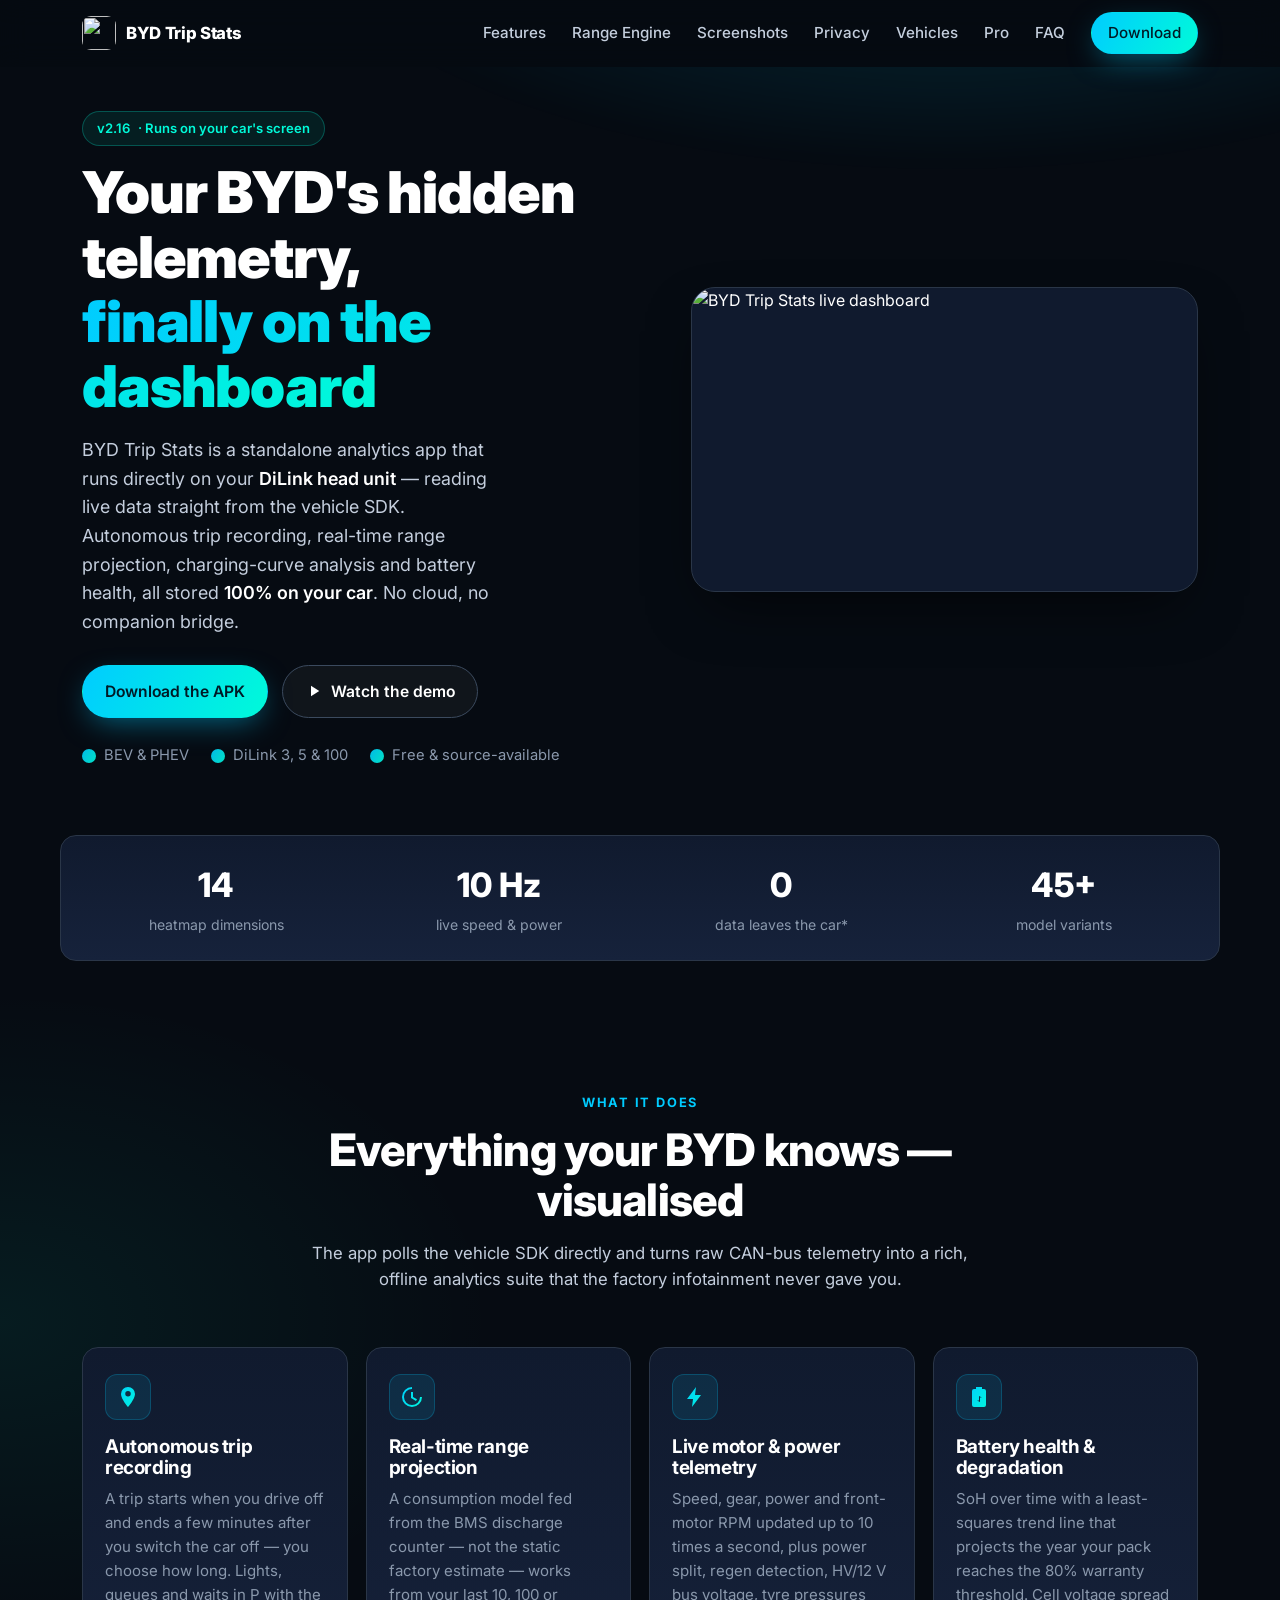
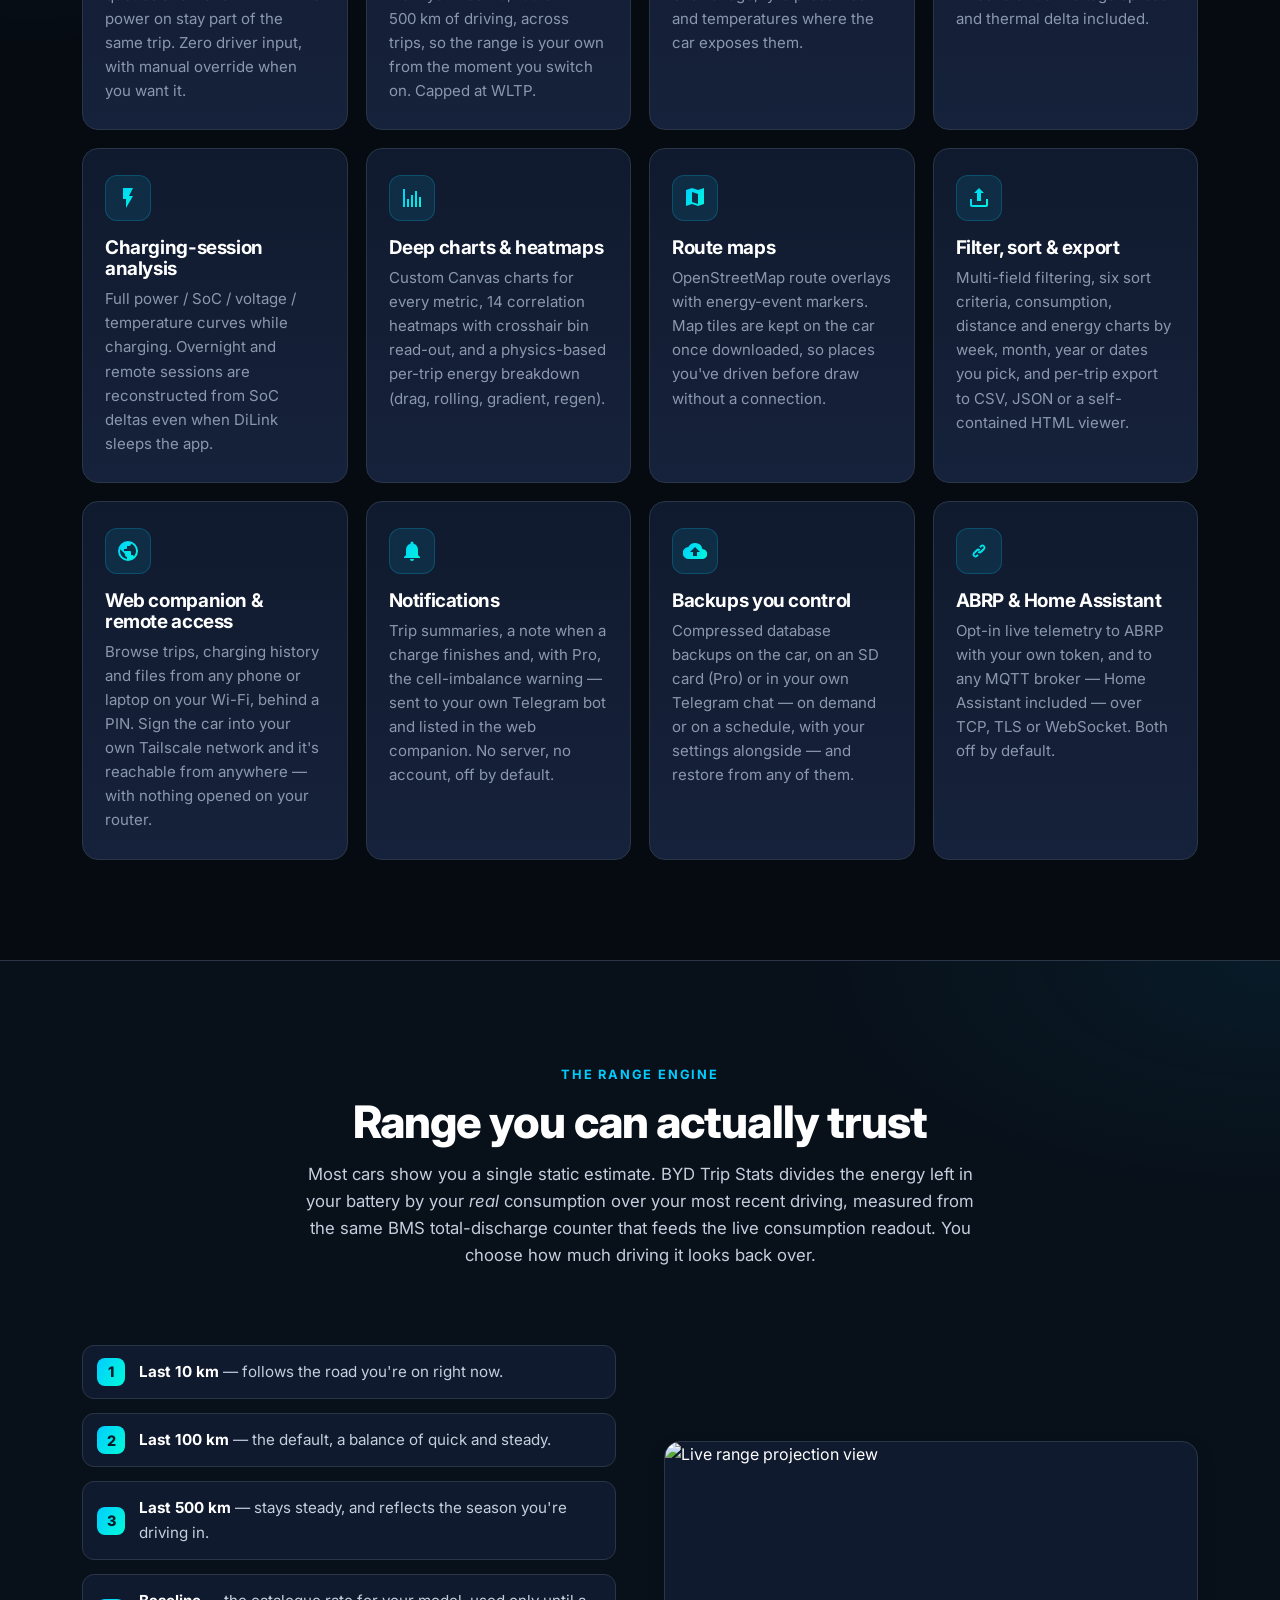
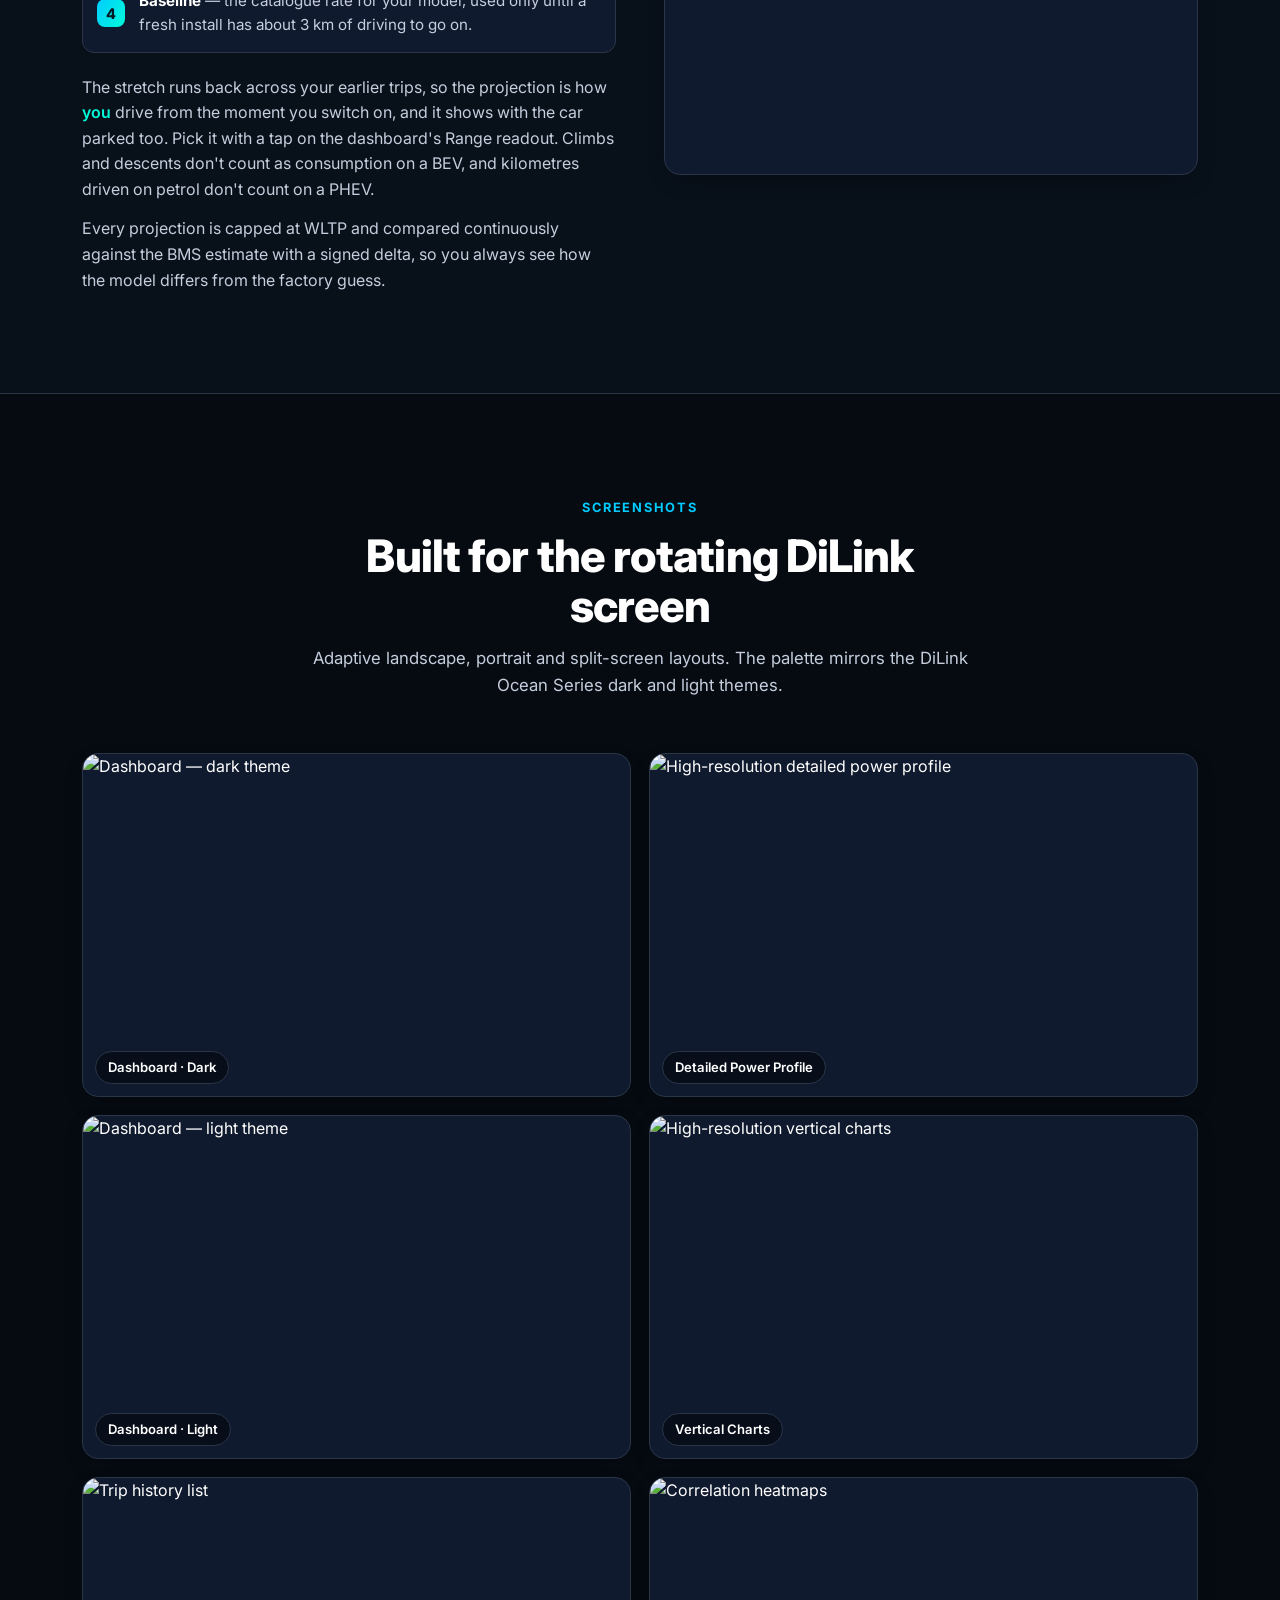
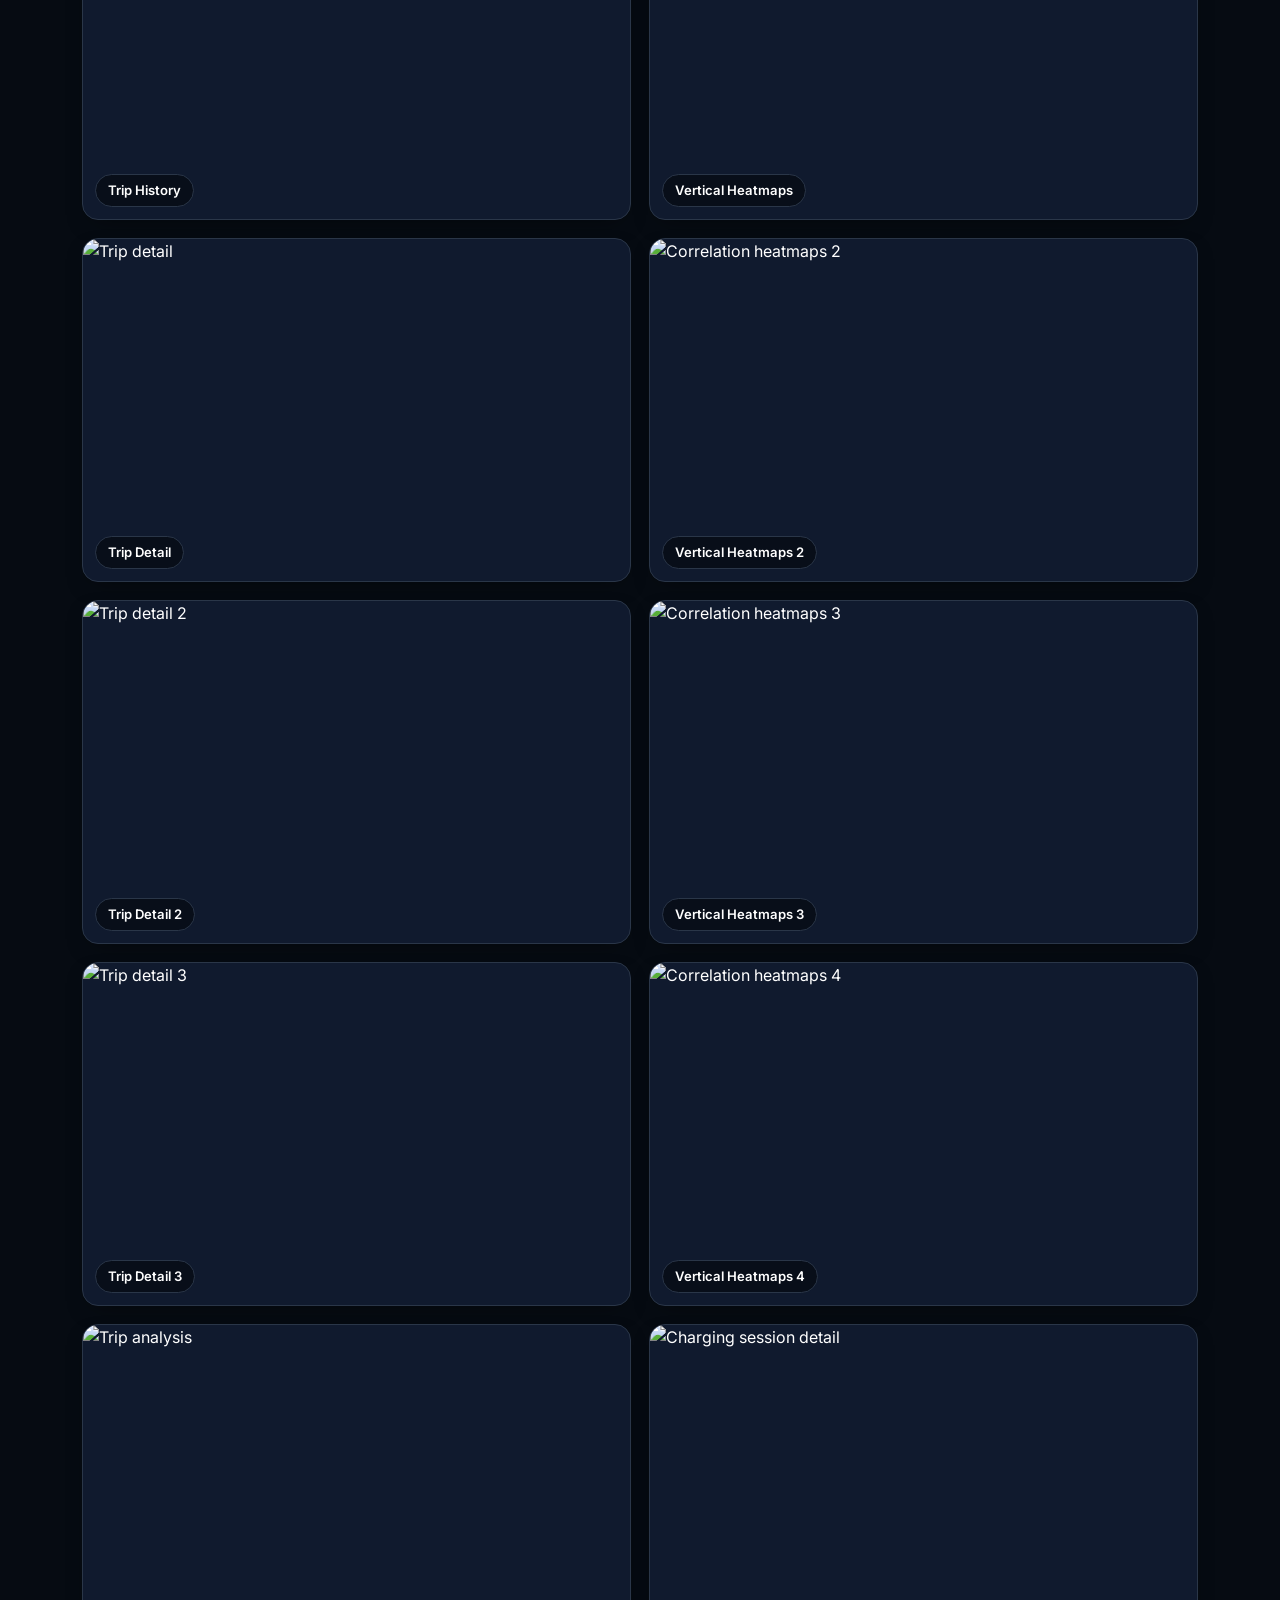
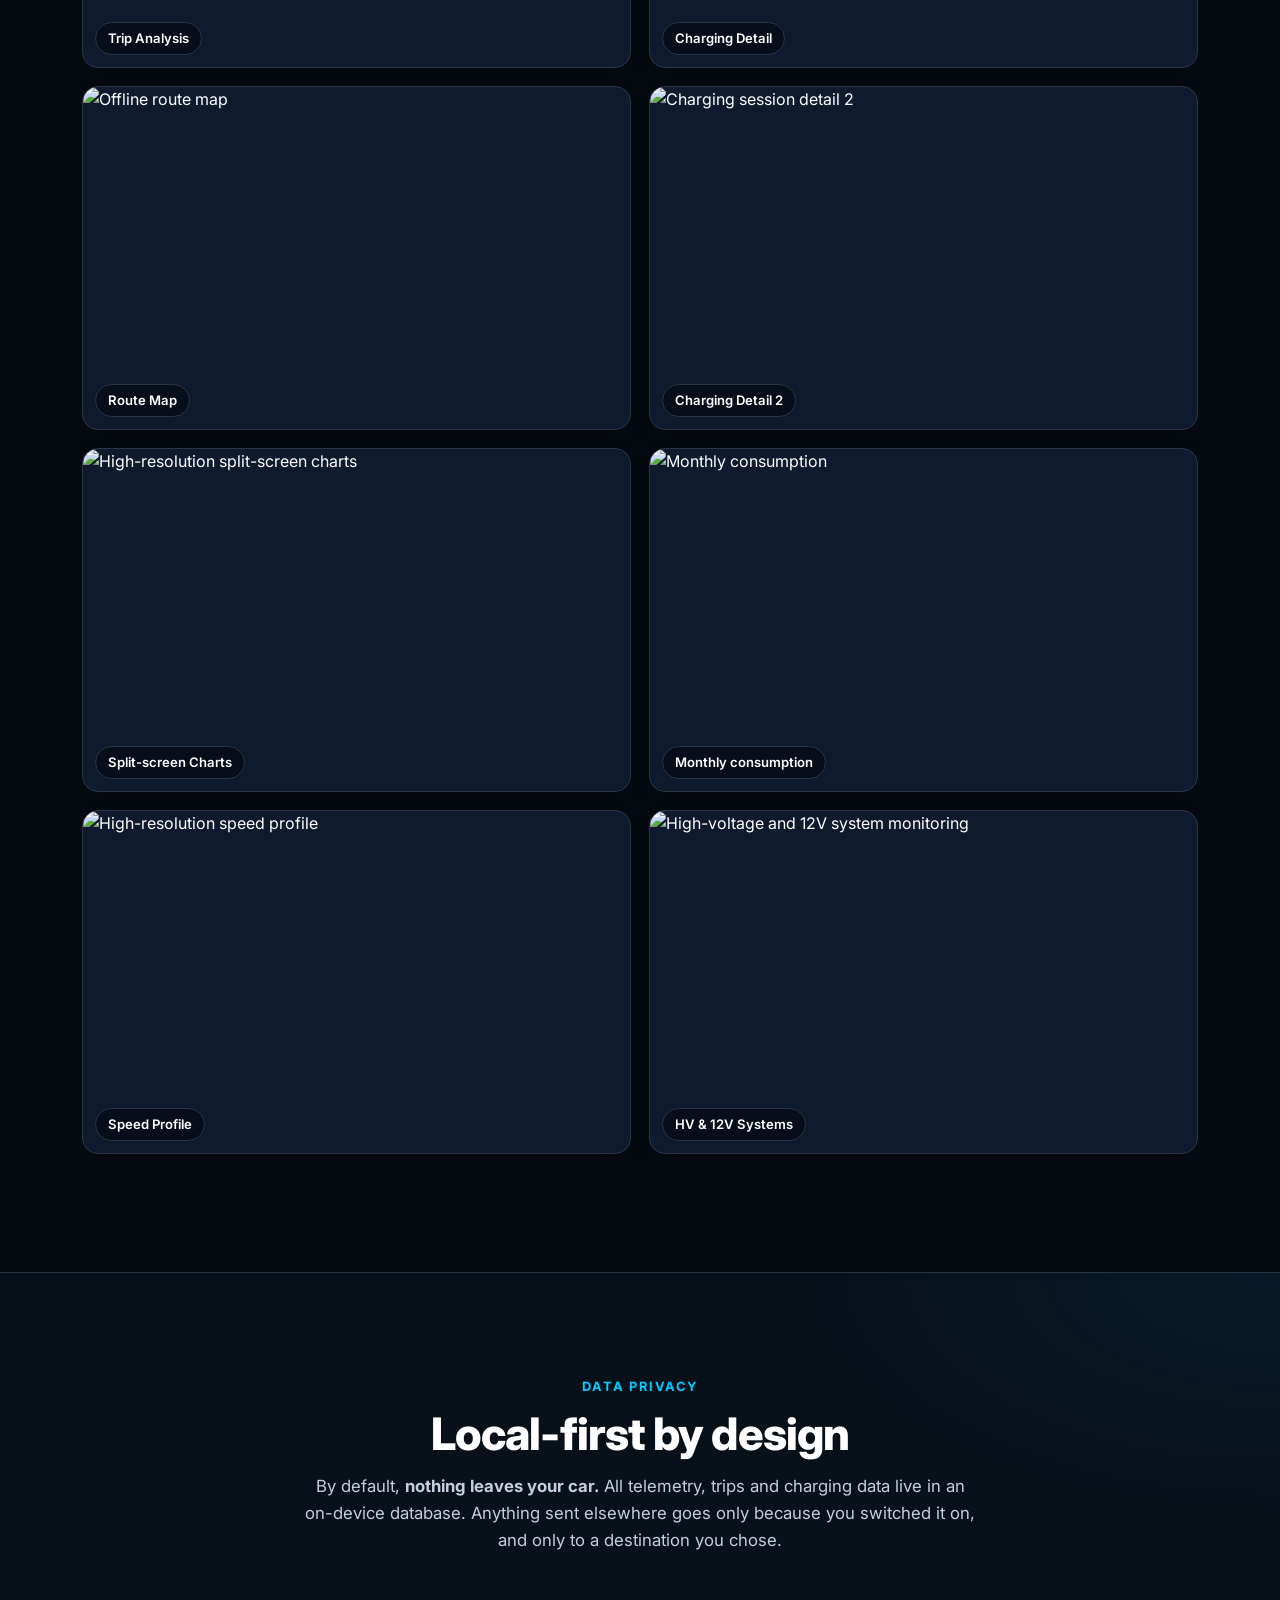
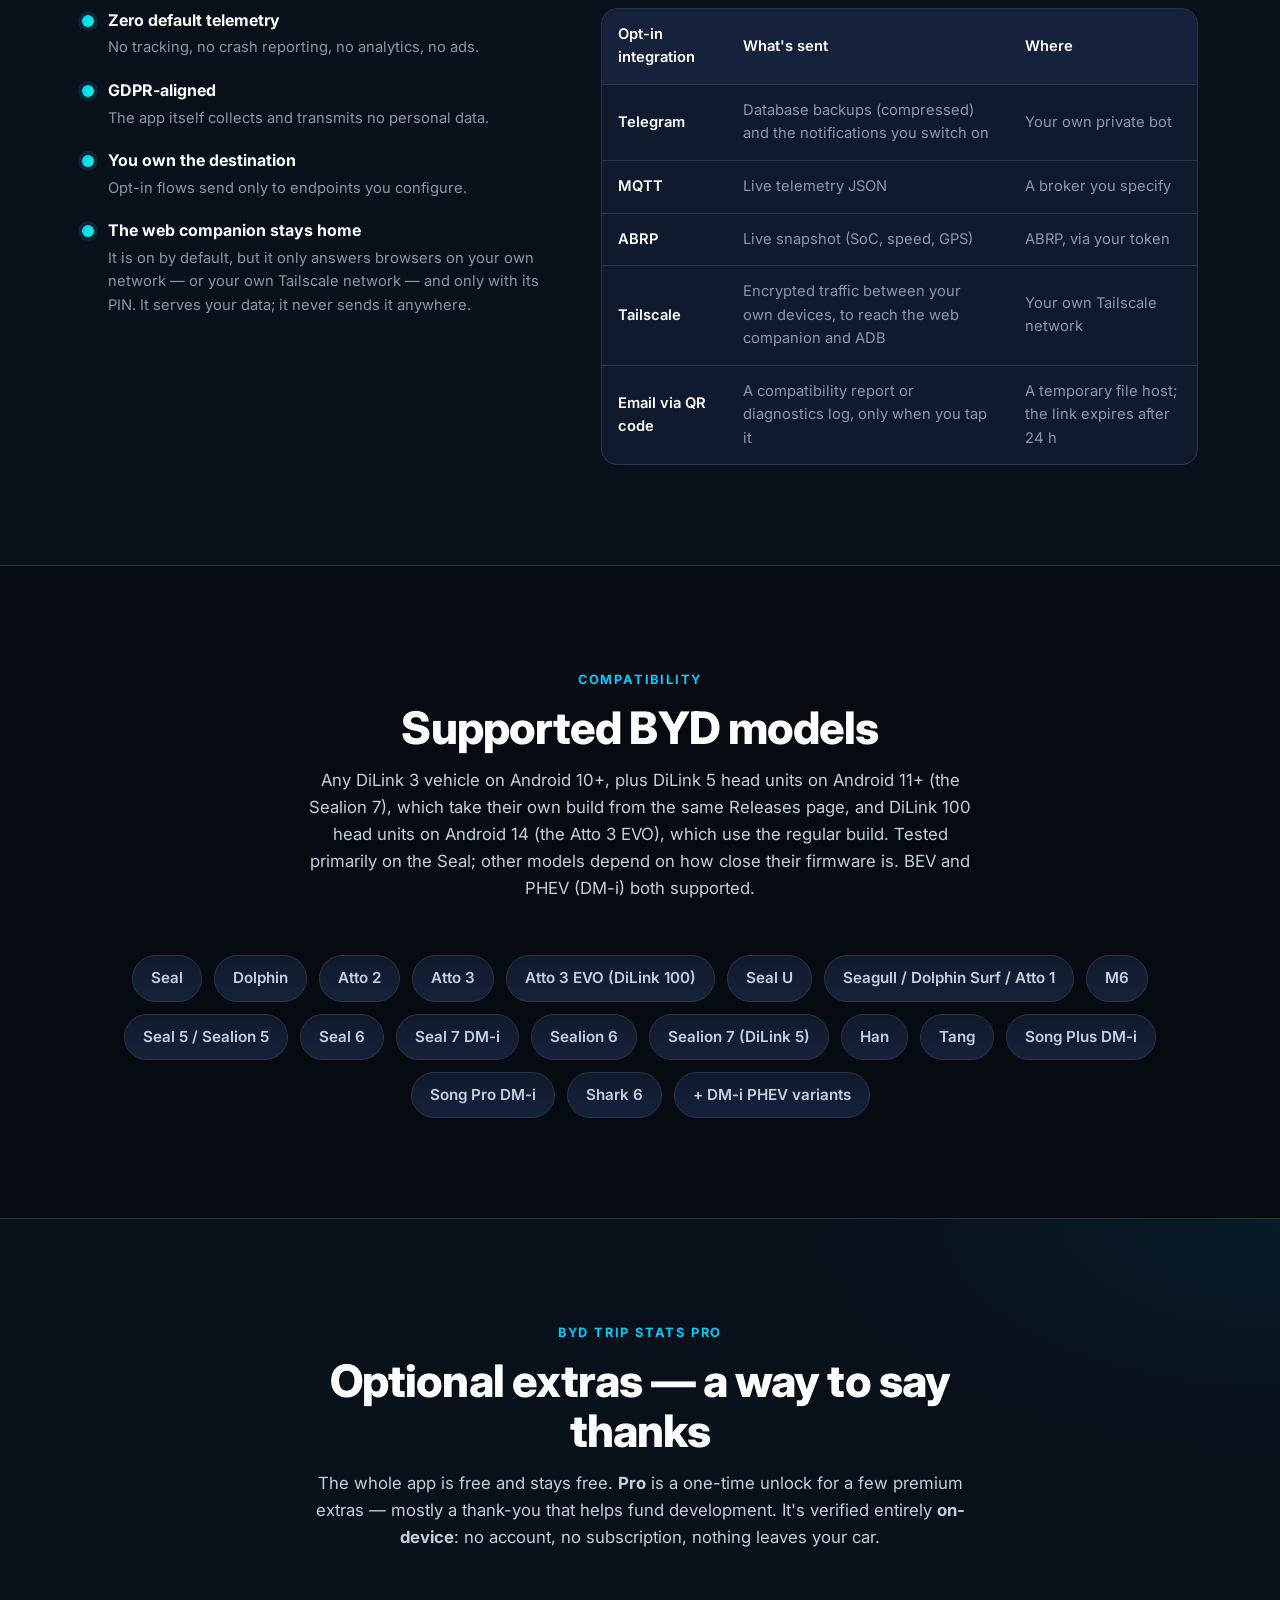
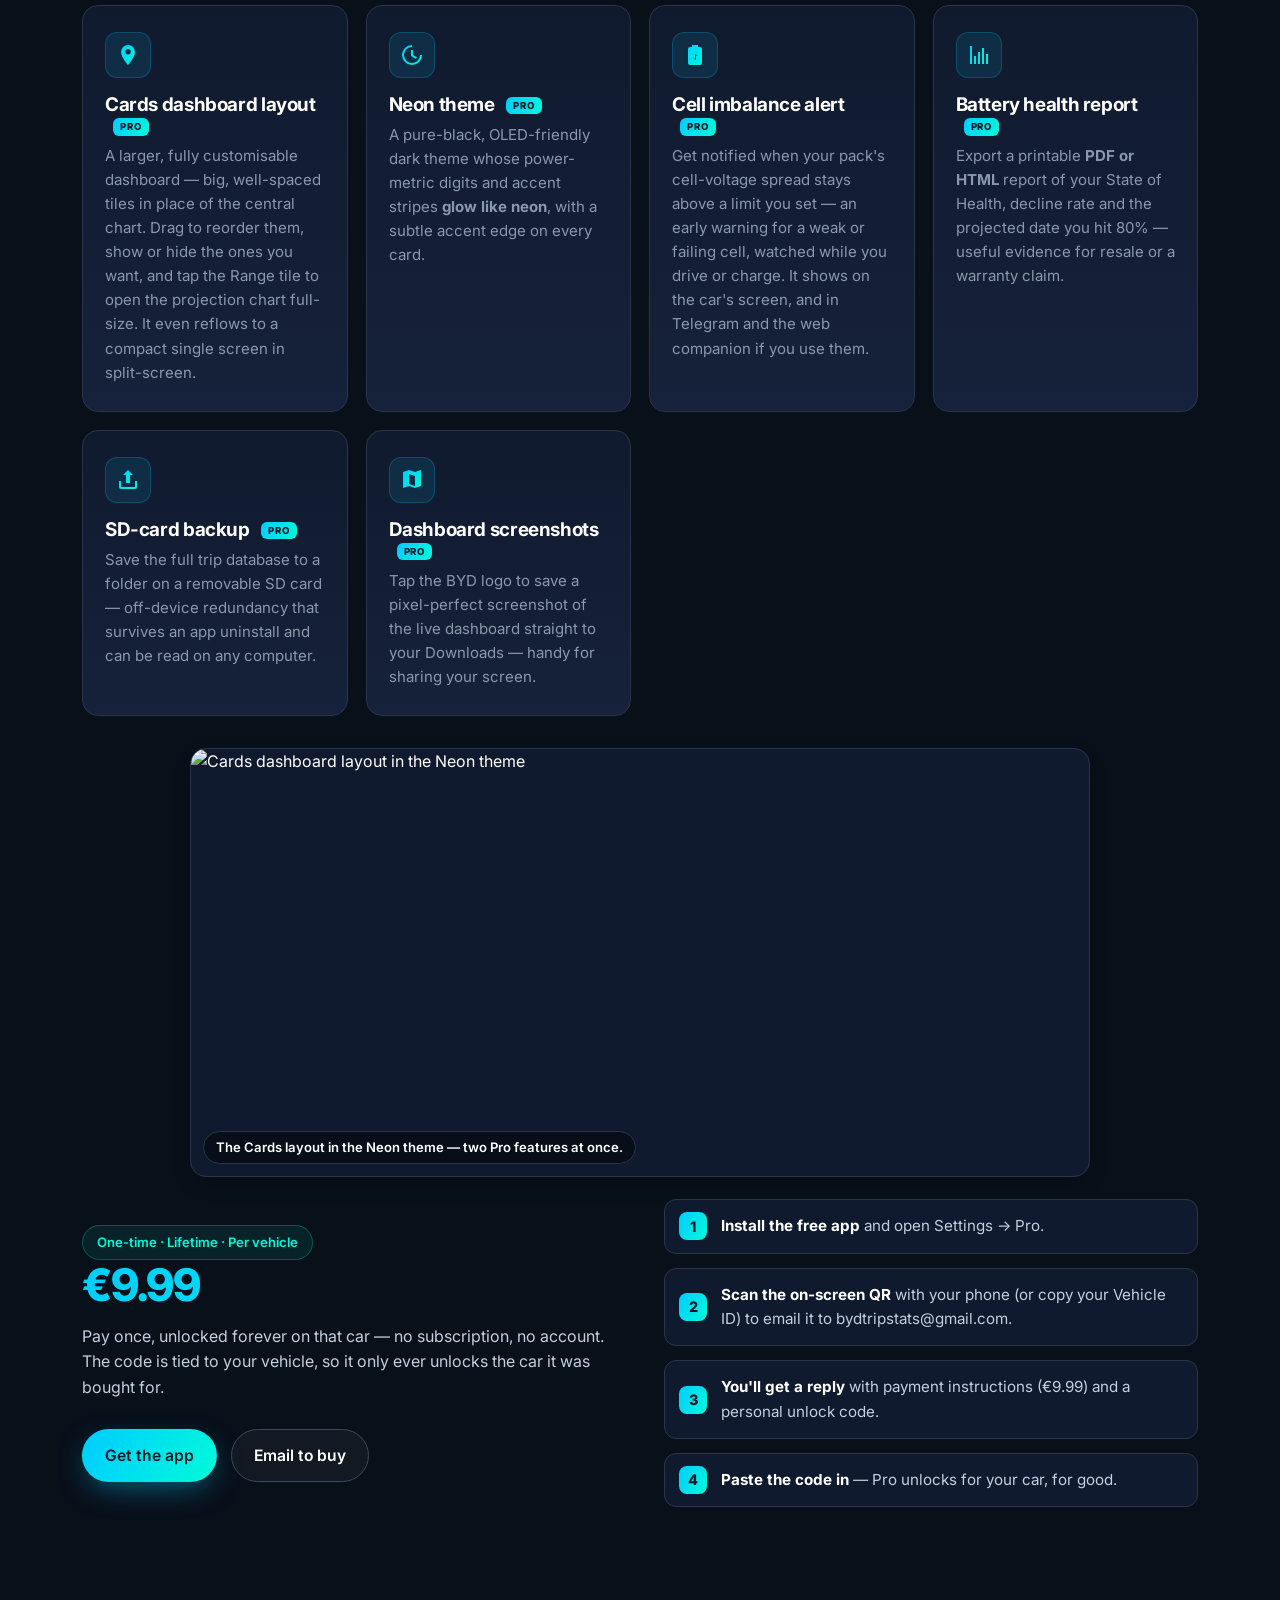
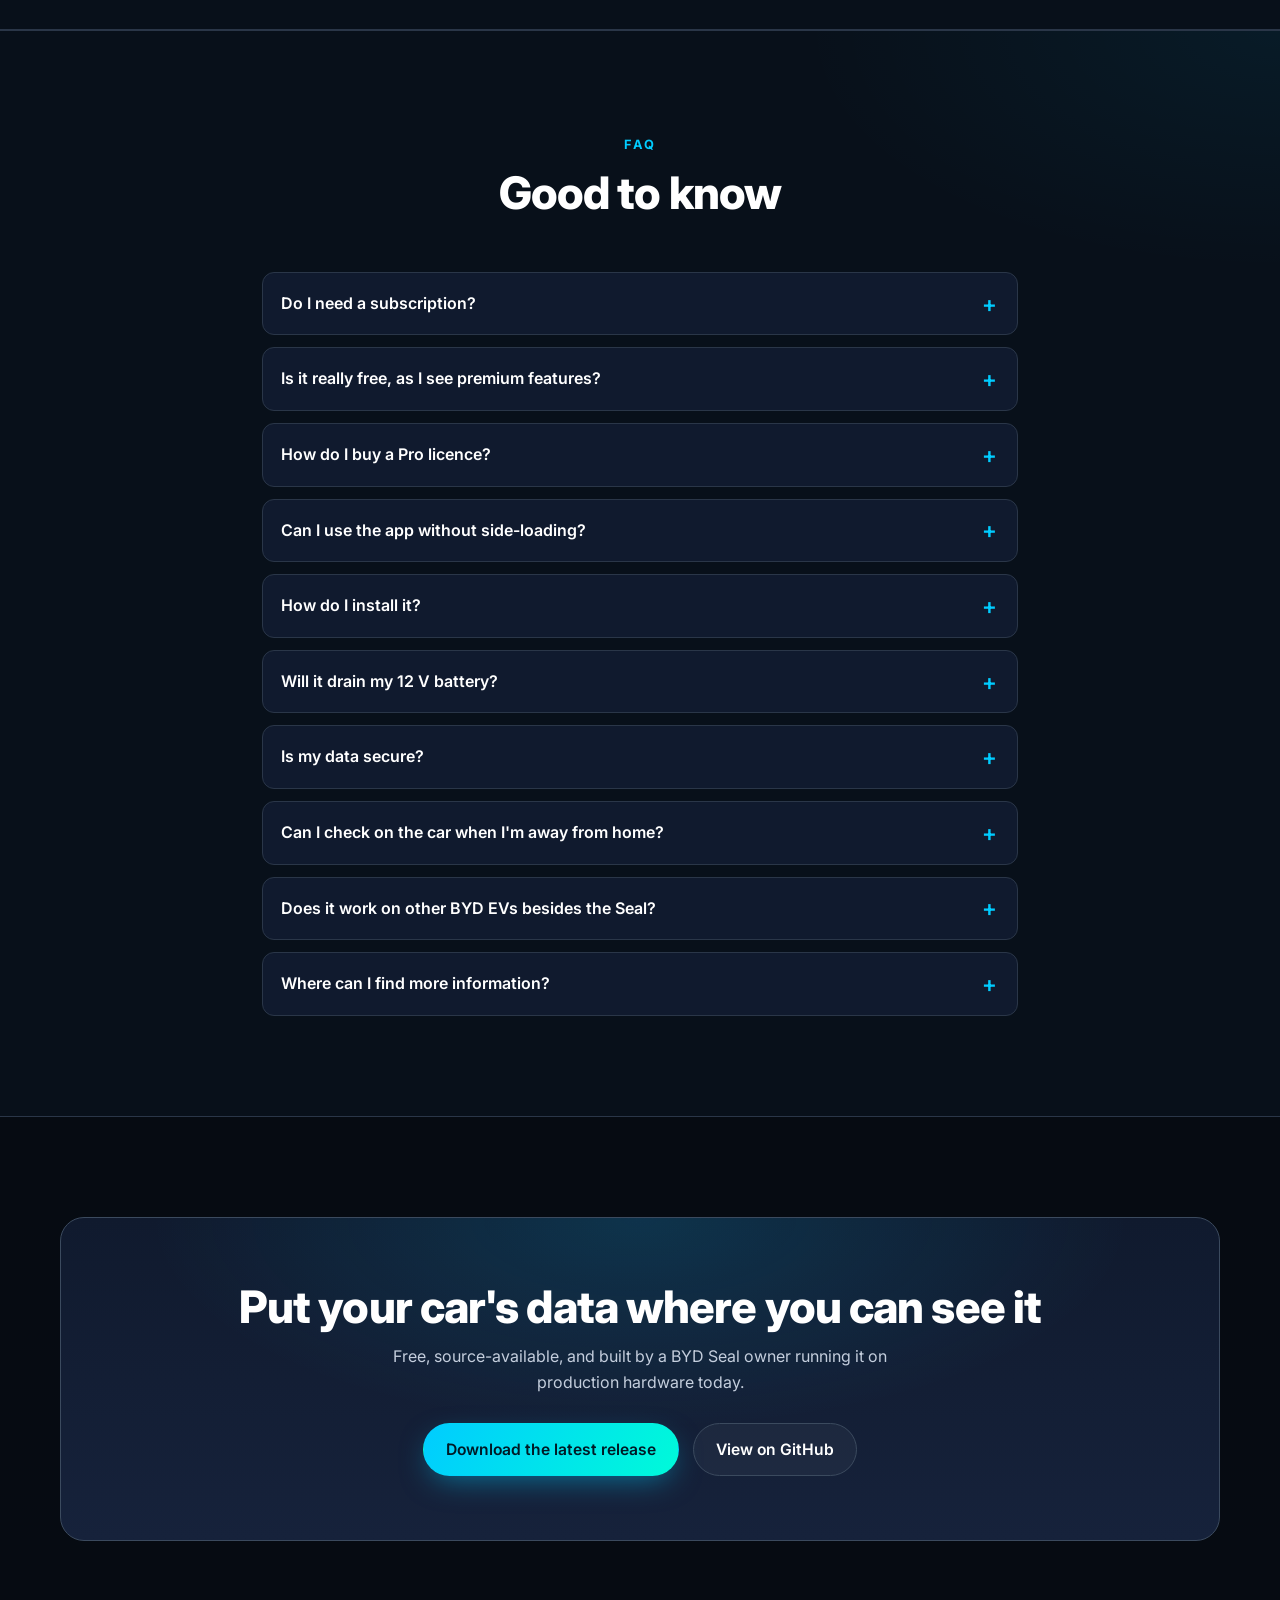
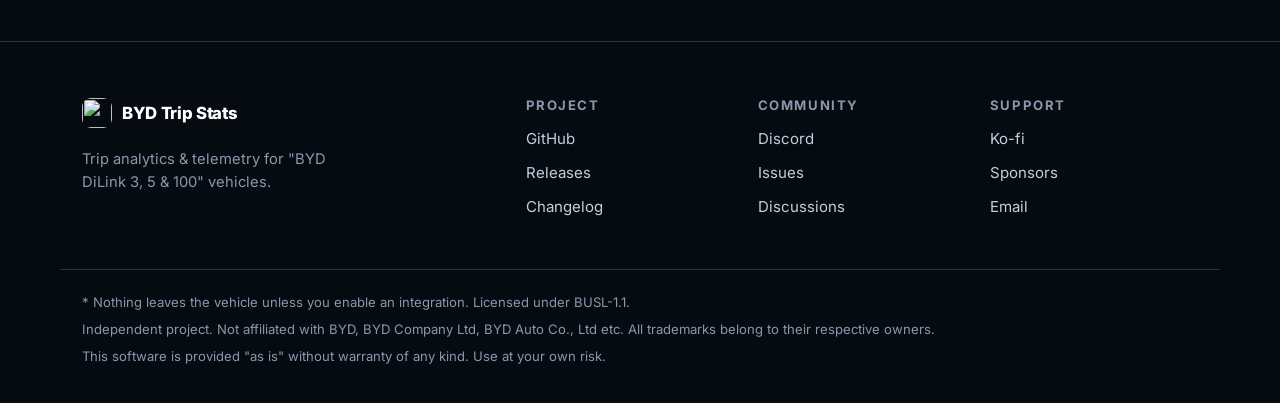
==== commit 995c014a: "Website and README: add DiLink 100 (Atto 3 EVO), refresh README" ====
--- a/website/index.html
+++ b/website/index.html
@@ -3,15 +3,15 @@
 <head>
   <meta charset="UTF-8" />
   <meta name="viewport" content="width=device-width, initial-scale=1.0" />
-  <title>BYD Trip Stats — Trip Analytics & Telemetry for BYD DiLink 3 & 5</title>
+  <title>BYD Trip Stats — Trip Analytics & Telemetry for BYD DiLink 3, 5 & 100</title>
   <meta name="description" content="A standalone in-car analytics dashboard that runs on your BYD DiLink head unit. Live telemetry, autonomous trip recording, real-time range projection, charging analysis and battery health — 100% on-device, no cloud. Free, with an optional one-time €9.99 Pro unlock (battery-health report, SD-card backup & more)." />
 
   <!-- Open Graph / social -->
   <meta property="og:type" content="website" />
   <meta property="og:title" content="BYD Trip Stats — Trip Analytics for BYD DiLink" />
   <meta property="og:description" content="Live telemetry, autonomous trips, real-time range projection and battery health — running right on your car's screen. 100% local. Free, with an optional €9.99 Pro unlock." />
-  <meta property="og:image" content="assets/screenshots/og-cover.png" />
-  <meta property="og:url" content="https://bydtripstats.pages.dev/" />
+  <meta property="og:image" content="https://byd-trip-stats.angoikon.workers.dev/assets/screenshots/hero-dashboard.png" />
+  <meta property="og:url" content="https://byd-trip-stats.angoikon.workers.dev/" />
   <meta name="twitter:card" content="summary_large_image" />
 
   <link rel="icon" type="image/png" href="assets/logo.png" />
@@ -73,7 +73,7 @@
         </div>
         <ul class="hero__meta">
           <li>BEV &amp; PHEV</li>
-          <li>DiLink 3 &amp; 5</li>
+          <li>DiLink 3, 5 &amp; 100</li>
           <li>Free &amp; source-available</li>
         </ul>
       </div>
@@ -119,8 +119,8 @@
           <div class="card__icon" data-i="range"></div>
           <h3>Real-time range projection</h3>
           <p>A consumption model fed from the BMS discharge counter — not the static factory estimate —
-             self-calibrates over a rolling 5&nbsp;km window, starts from your own driving history, and
-             is capped at WLTP.</p>
+             works from your last 10, 100 or 500&nbsp;km of driving, across trips, so the range is your own
+             from the moment you switch on. Capped at WLTP.</p>
         </article>
 
         <article class="card">
@@ -153,16 +153,16 @@
 
         <article class="card">
           <div class="card__icon" data-i="map"></div>
-          <h3>Offline route maps</h3>
-          <p>OpenStreetMap route overlays with energy-event markers, rendered fully offline so your
-             trips draw on the map without any connection.</p>
+          <h3>Route maps</h3>
+          <p>OpenStreetMap route overlays with energy-event markers. Map tiles are kept on the car once
+             downloaded, so places you've driven before draw without a connection.</p>
         </article>
 
         <article class="card">
           <div class="card__icon" data-i="export"></div>
           <h3>Filter, sort &amp; export</h3>
-          <p>Multi-field filtering, six sort criteria, daily/weekly/monthly/annual consumption views,
-             and per-trip export to CSV, JSON or a self-contained HTML viewer.</p>
+          <p>Multi-field filtering, six sort criteria, consumption, distance and energy charts by week,
+             month, year or dates you pick, and per-trip export to CSV, JSON or a self-contained HTML viewer.</p>
         </article>
 
         <article class="card">
@@ -204,25 +204,26 @@
       <header class="section__head">
         <span class="eyebrow">The range engine</span>
         <h2>Range you can actually trust</h2>
-        <p>Most cars show you a single static estimate. BYD Trip Stats models your <em>real</em> Wh/km
-           from the same BMS total-discharge counter that feeds the live consumption readout — then
-           projects forward with the best of four tiers available at that moment.</p>
+        <p>Most cars show you a single static estimate. BYD Trip Stats divides the energy left in your
+           battery by your <em>real</em> consumption over your most recent driving, measured from the same
+           BMS total-discharge counter that feeds the live consumption readout. You choose how much
+           driving it looks back over.</p>
       </header>
       <div class="split">
       <div class="split__copy">
         <ol class="steps">
-          <li><b>Live trip</b> — a rolling 5&nbsp;km window with EMA smoothing, trusted once the
-              current drive passes a 3&nbsp;km stabilisation period.</li>
-          <li><b>Trip average</b> — this drive's own consumption so far, available within ~0.2&nbsp;km
-              of setting off.</li>
-          <li><b>Lifetime average</b> — your long-run consumption across past trips, so even the first
-              few hundred metres start from how <em>you</em> drive rather than a brochure figure.</li>
-          <li><b>Baseline</b> — the catalogue rate for your model, used only until there is history to
-              go on.</li>
+          <li><b>Last 10&nbsp;km</b> — follows the road you're on right now.</li>
+          <li><b>Last 100&nbsp;km</b> — the default, a balance of quick and steady.</li>
+          <li><b>Last 500&nbsp;km</b> — stays steady, and reflects the season you're driving in.</li>
+          <li><b>Baseline</b> — the catalogue rate for your model, used only until a fresh install has
+              about 3&nbsp;km of driving to go on.</li>
         </ol>
-        <p class="muted">Every projection is capped at WLTP, so slow urban starts can't produce
-           implausible numbers, and compared continuously against the BMS estimate with a signed delta,
-           so you always see how the model differs from the factory guess.</p>
+        <p>The stretch runs back across your earlier trips, so the projection is how <em>you</em> drive
+           from the moment you switch on, and it shows with the car parked too. Pick it with a tap on the
+           dashboard's Range readout. Climbs and descents don't count as consumption on a BEV, and
+           kilometres driven on petrol don't count on a PHEV.</p>
+        <p class="muted">Every projection is capped at WLTP and compared continuously against the BMS
+           estimate with a signed delta, so you always see how the model differs from the factory guess.</p>
       </div>
       <div class="split__media">
         <figure class="shot" data-shot="assets/screenshots/range-projection.png">
@@ -369,11 +370,12 @@
         <span class="eyebrow">Compatibility</span>
         <h2>Supported BYD models</h2>
         <p>Any DiLink 3 vehicle on Android 10+, plus DiLink 5 head units on Android 11+ (the Sealion 7),
-           which take their own build from the same Releases page. Tested primarily on the Seal; other
+           which take their own build from the same Releases page, and DiLink 100 head units on
+           Android 14 (the Atto 3 EVO), which use the regular build. Tested primarily on the Seal; other
            models depend on how close their firmware is. BEV and PHEV (DM-i) both supported.</p>
       </header>
       <ul class="chips">
-        <li>Seal</li><li>Dolphin</li><li>Atto 2</li><li>Atto 3</li><li>Seal U</li>
+        <li>Seal</li><li>Dolphin</li><li>Atto 2</li><li>Atto 3</li><li>Atto 3 EVO (DiLink 100)</li><li>Seal U</li>
         <li>Seagull / Dolphin Surf / Atto 1</li><li>M6</li><li>Seal 5 / Sealion 5</li><li>Seal 6</li>
         <li>Seal 7 DM-i</li><li>Sealion 6</li><li>Sealion 7 (DiLink 5)</li><li>Han</li><li>Tang</li>
         <li>Song Plus DM-i</li><li>Song Pro DM-i</li><li>Shark 6</li><li>+ DM-i PHEV variants</li>
@@ -503,7 +505,8 @@
         </details>
         <details>
           <summary>How do I install it?</summary>
-          <p>Download the signed APK from GitHub Releases (DiLink 5 cars take the <code>dilink5</code> build),
+          <p>Download the signed APK from GitHub Releases (DiLink 5 cars take the <code>dilink5</code> build;
+             the Atto 3 EVO takes the regular <code>dilink3</code> one, even though its screen says DiLink 5.0 UI),
              enable installation from unknown sources on your DiLink unit, accept permissions by following the
              on-screen prompts, then pick your model on first launch. After that, new versions can be installed
              from inside the app, under Settings → About &amp; FAQ.</p>
@@ -511,8 +514,9 @@
         <details>
           <summary>Will it drain my 12&nbsp;V battery?</summary>
           <p>Impact is minimal — the 12&nbsp;V is continuously topped up from the high-voltage pack
-             while the car is off. You can always set the app to Minimal (reduced functionality) or Deep Sleep
-             under Settings → App → Power &amp; background.</p>
+             while the car is off. On DiLink 3 and DiLink 100 you can also set the app to Minimal (reduced
+             functionality) or Deep Sleep under Settings → App → Power &amp; background. DiLink 5 always runs
+             Always On, since the head unit powers itself down a few minutes after you switch off anyway.</p>
         </details>
         <details>
           <summary>Is my data secure?</summary>
@@ -526,12 +530,14 @@
           <p>Yes, with Tailscale (free for personal use). Under Settings → Connections → Tailscale, tap
              <em>Sign in with your phone</em>, scan the QR code and approve — the web companion and ADB are
              then reachable from anywhere, with nothing opened on your router. It needs the same one-time ADB
-             setup as instant telemetry. On DiLink 5 the head unit powers down about ten minutes after you
+             setup as instant telemetry. On DiLink 5 the head unit powers down a few minutes after you
              switch the car off, so access lasts until then.</p>
         </details>
         <details>
           <summary>Does it work on other BYD EVs besides the Seal?</summary>
-          <p>If your car runs DiLink 3 — or DiLink 5 (the Sealion 7) — regardless of being BEV or PHEV, then you can most definitely run the app.</p>
+          <p>If your car runs DiLink 3, DiLink 5 (the Sealion 7) or DiLink 100 (the Atto 3 EVO) — regardless of being BEV or PHEV — then you can most definitely run the app.
+             On DiLink 100, speed, gear, power, battery level, range, charging and outside temperature work; the odometer,
+             tyre pressures and the battery's health and cell readings can't be read there yet.</p>
         </details>
         <details>
           <summary>Where can I find more information?</summary>
@@ -563,7 +569,7 @@
           <img src="assets/logo.png" alt="" class="brand__icon" width="30" height="30" />
           <span class="brand__text">BYD Trip Stats</span>
         </a>
-        <p>Trip analytics &amp; telemetry for "BYD DiLink 3 &amp; 5" vehicles.</p>
+        <p>Trip analytics &amp; telemetry for "BYD DiLink 3, 5 &amp; 100" vehicles.</p>
       </div>
       <nav class="footer__links">
         <div>
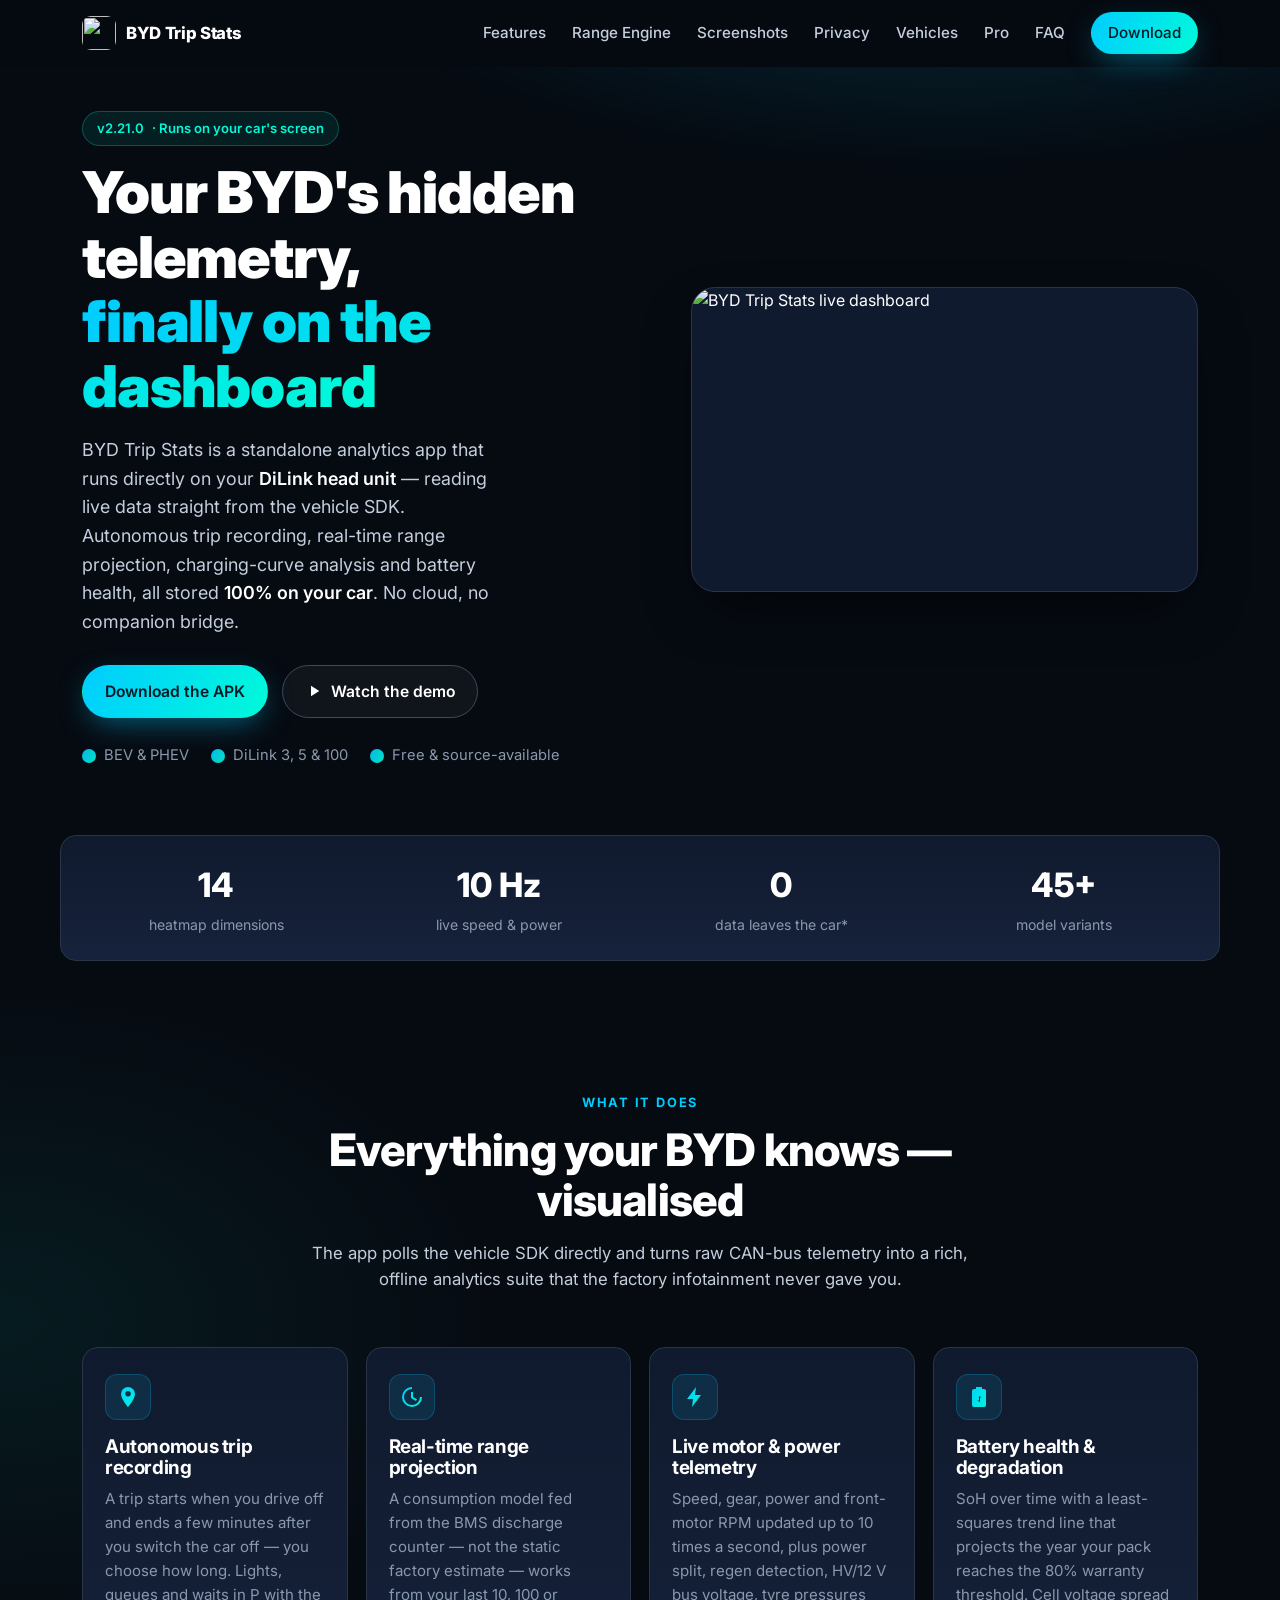
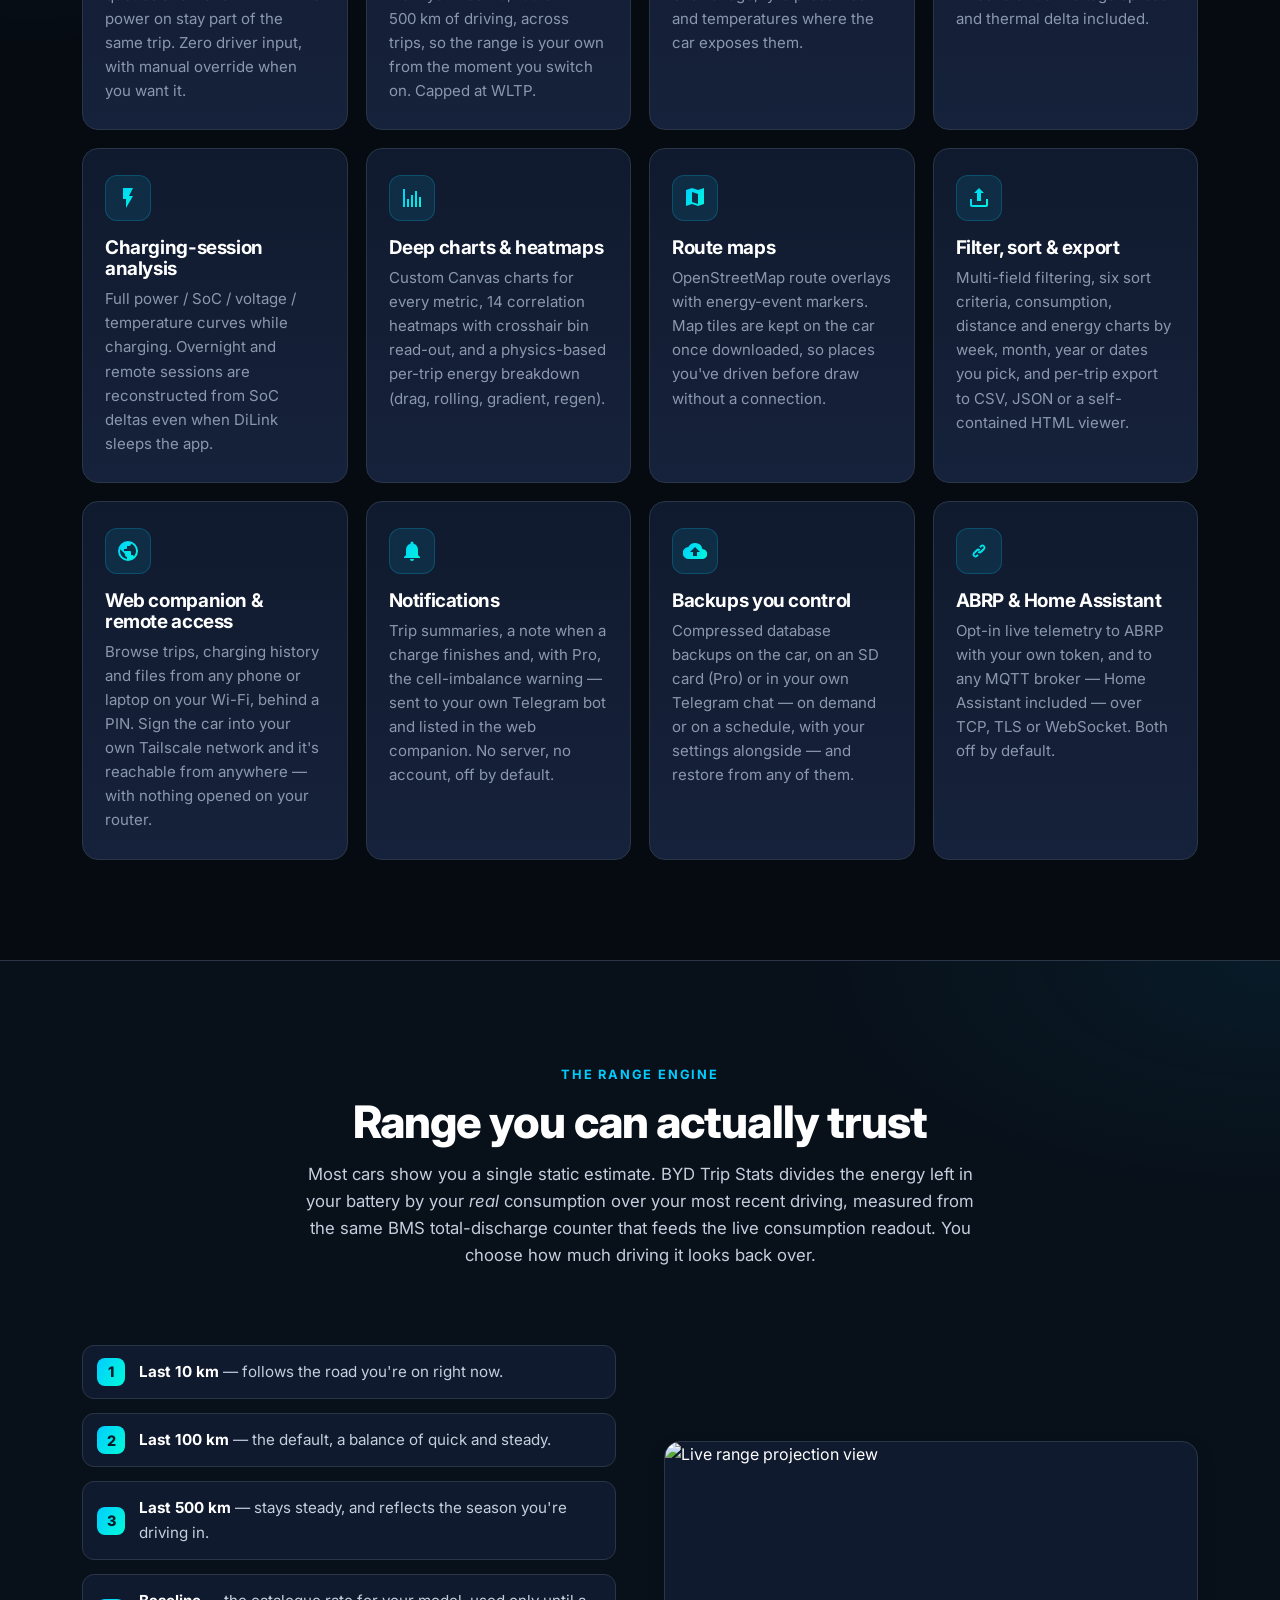
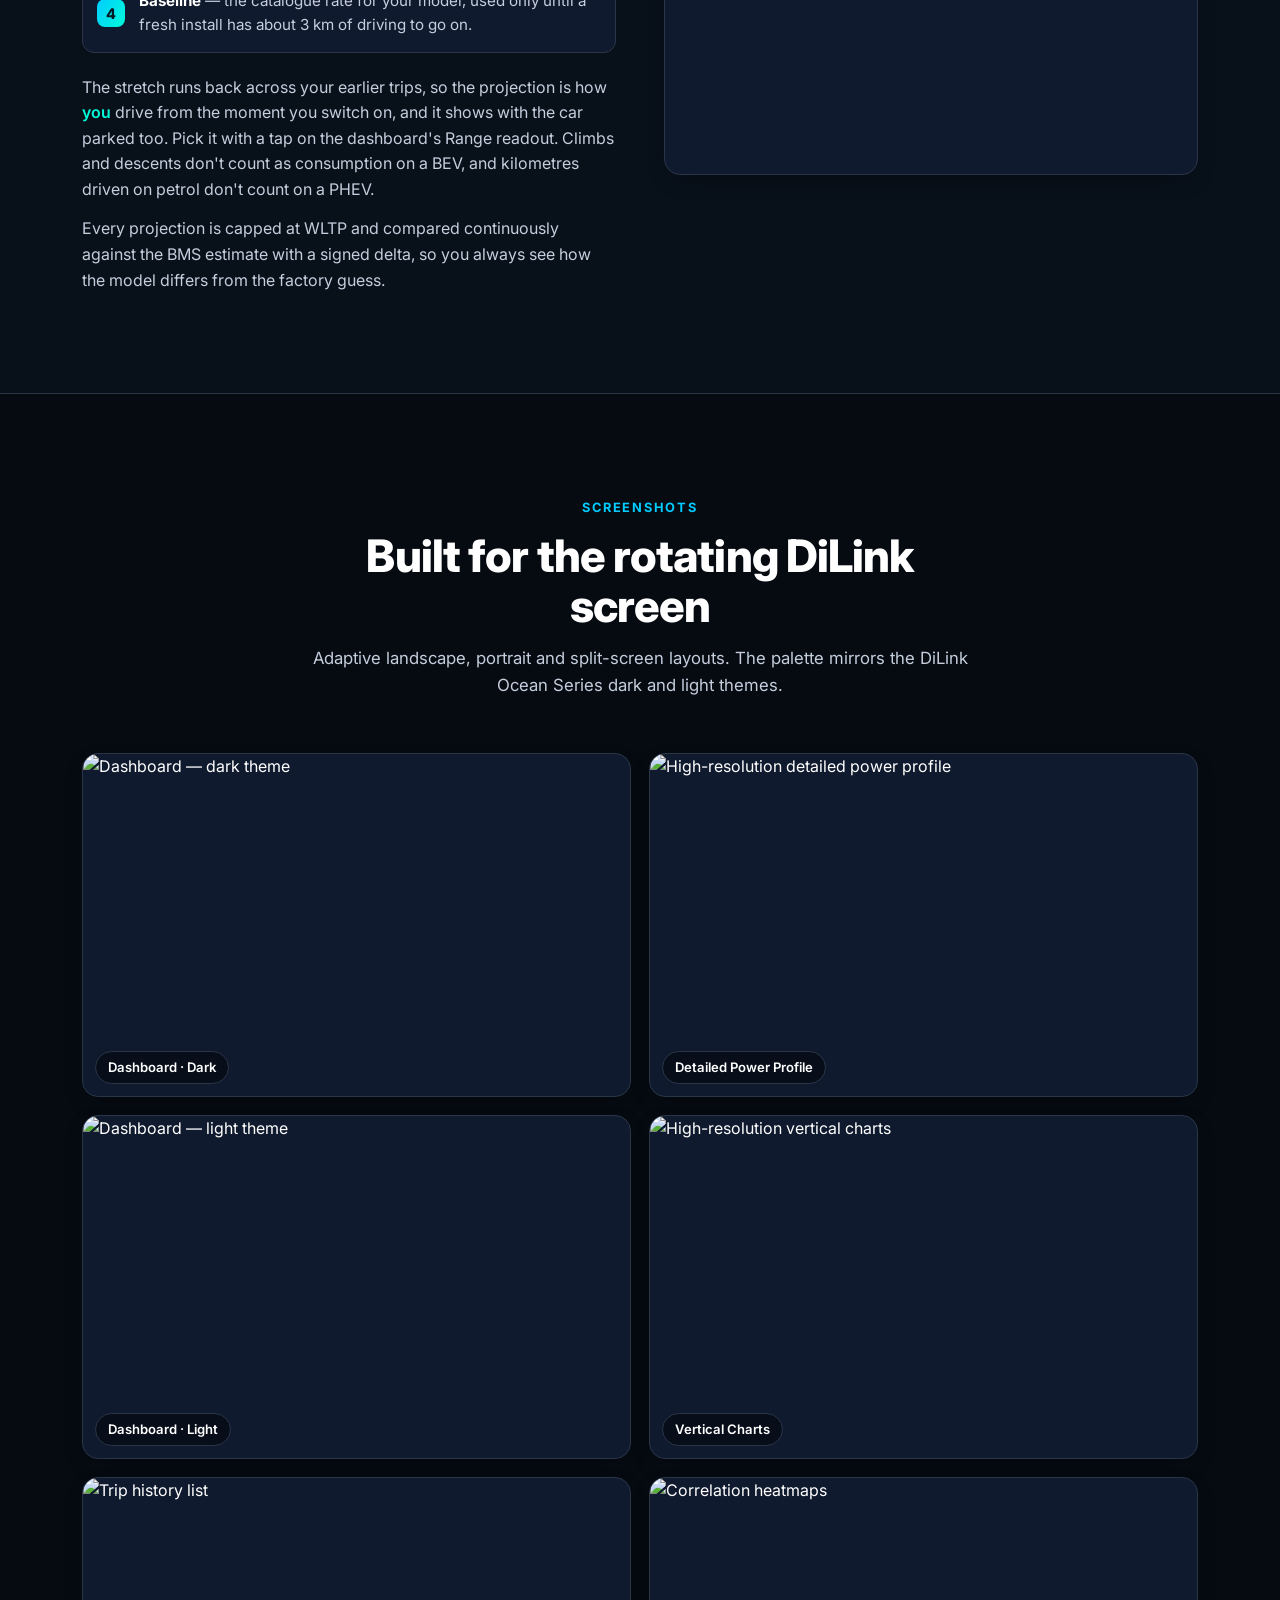
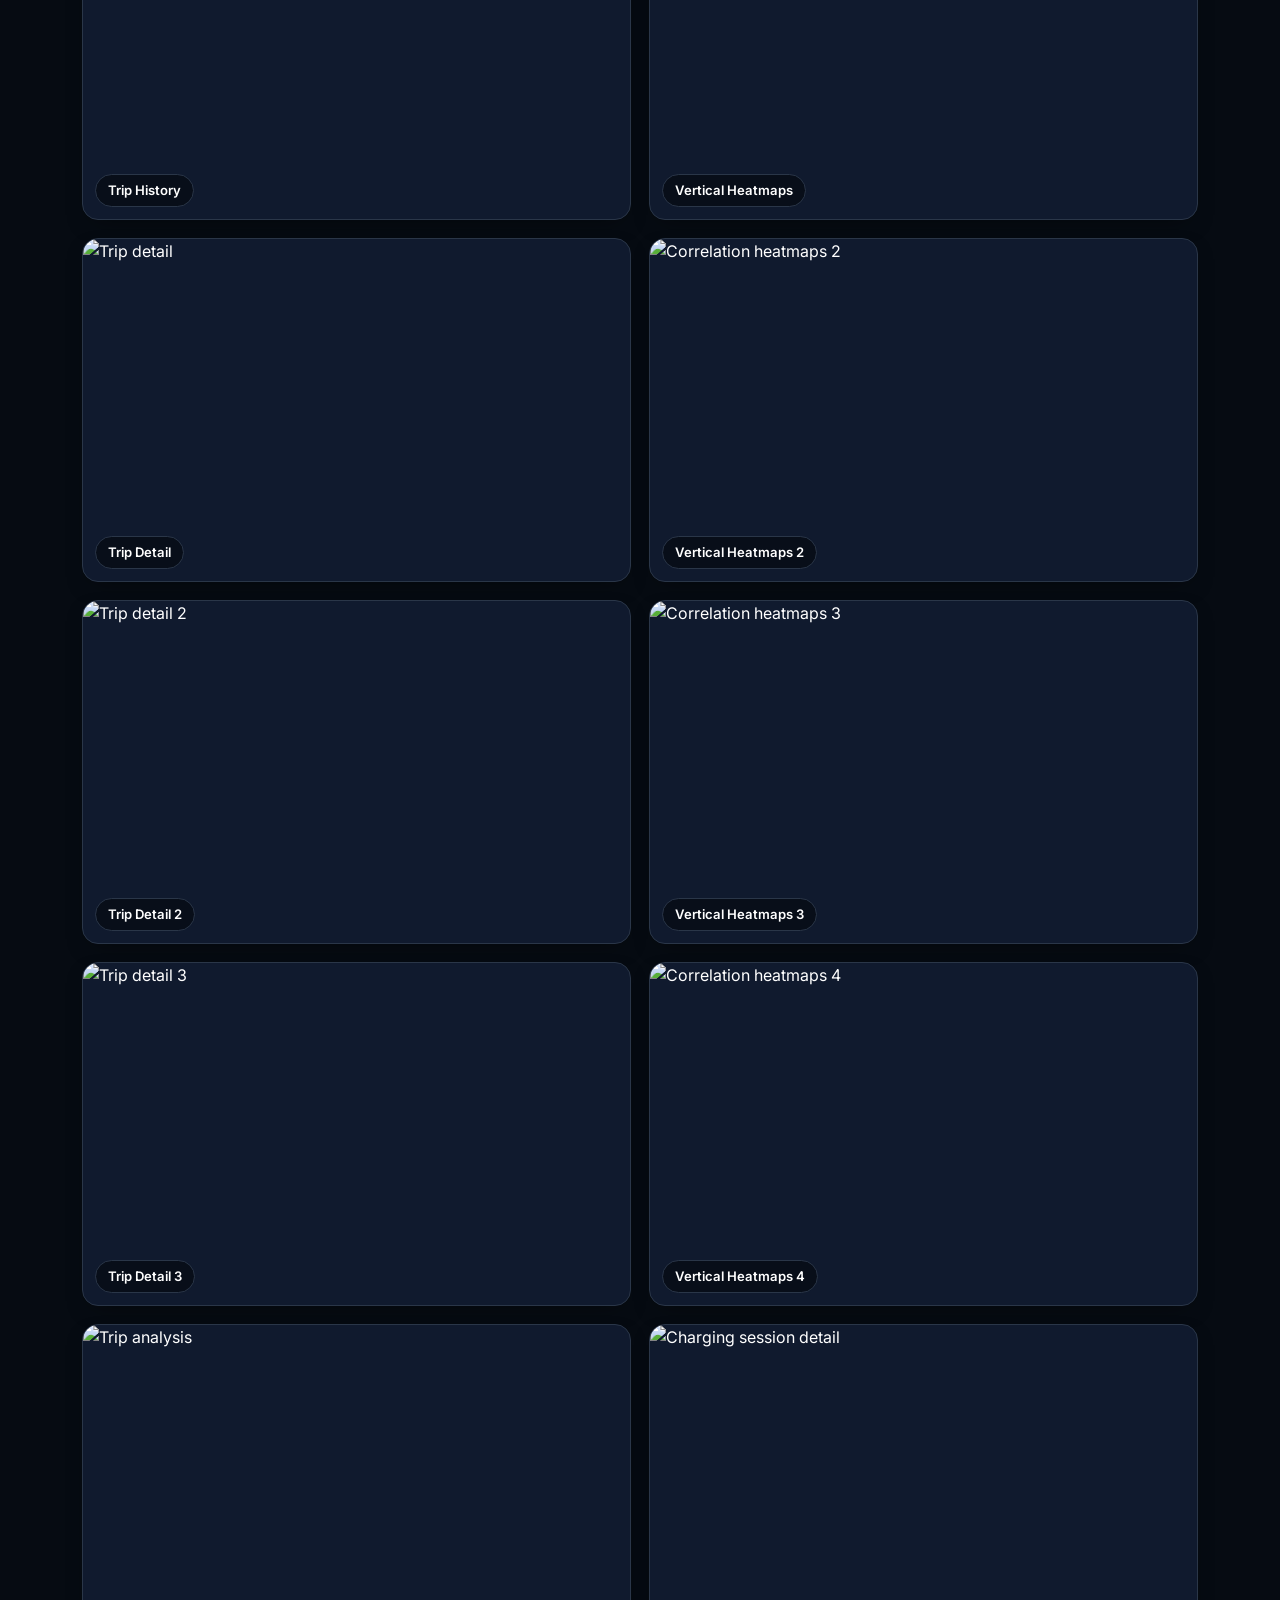
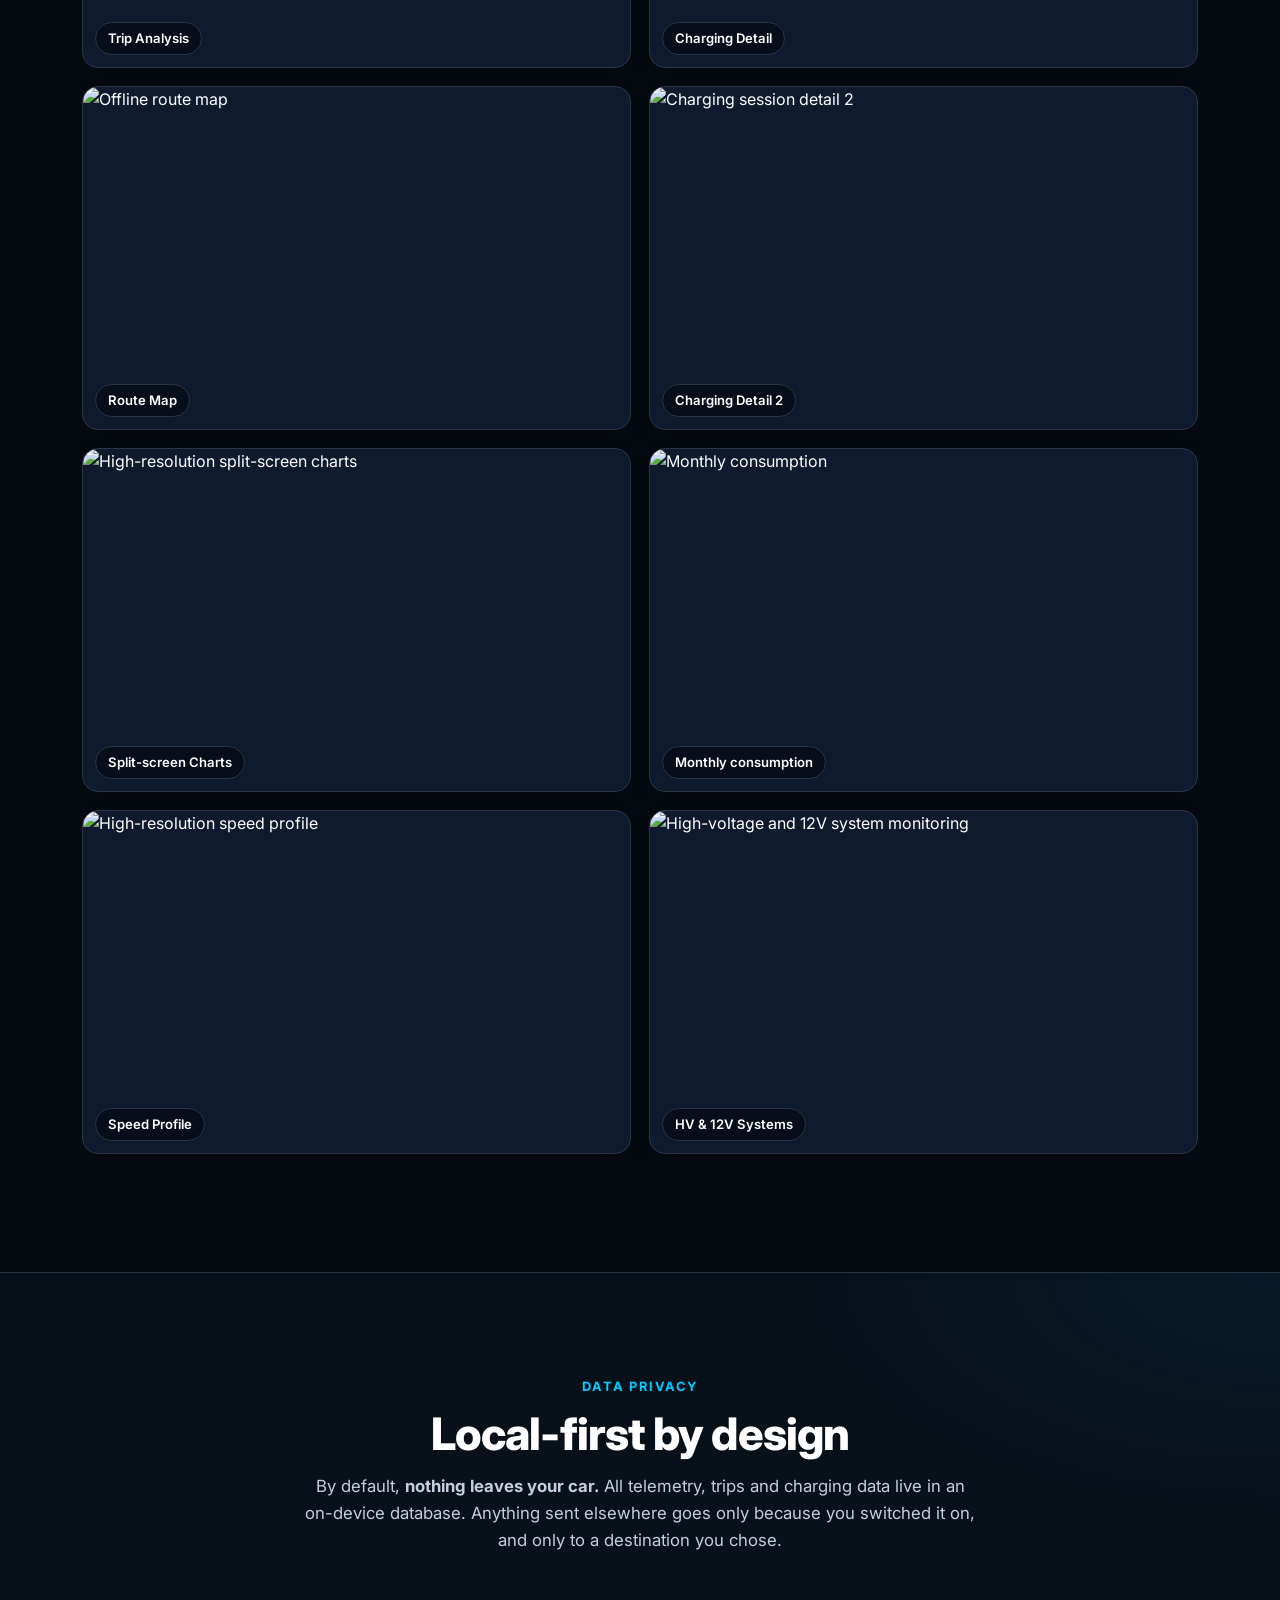
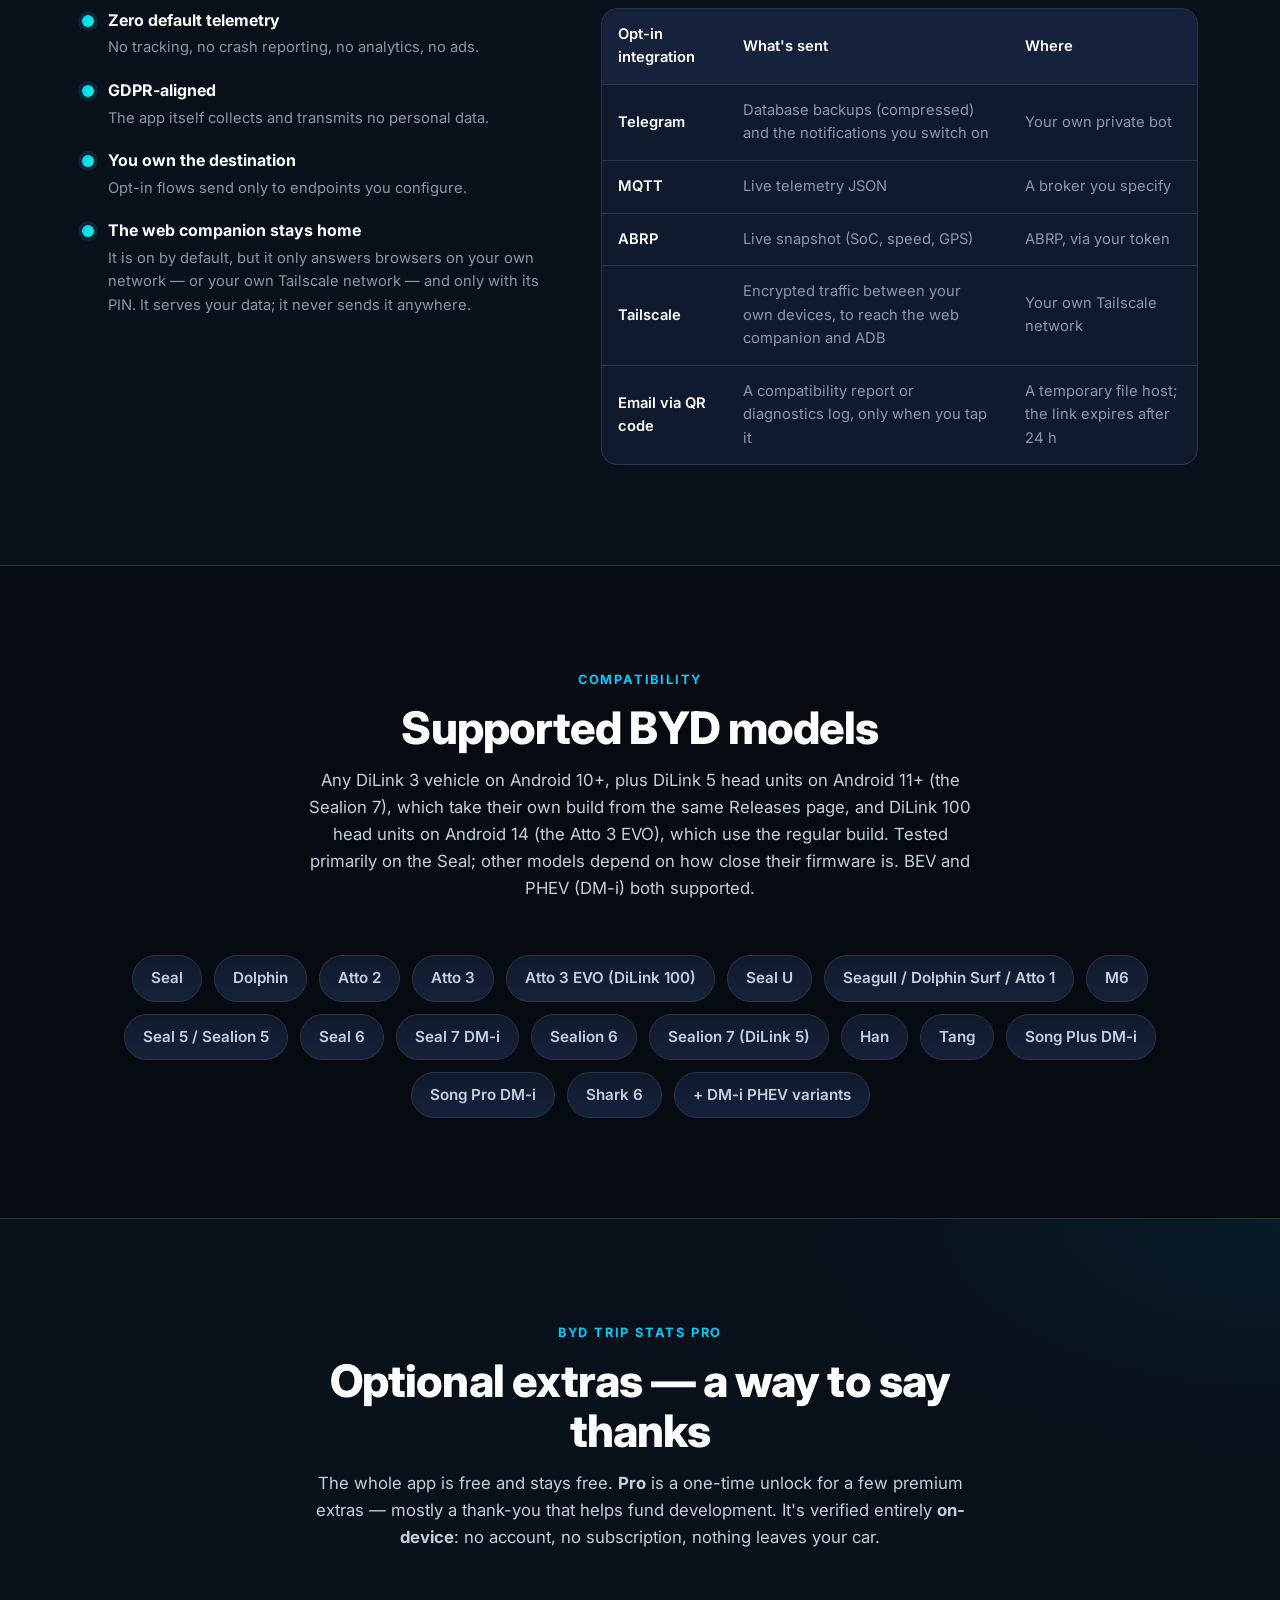
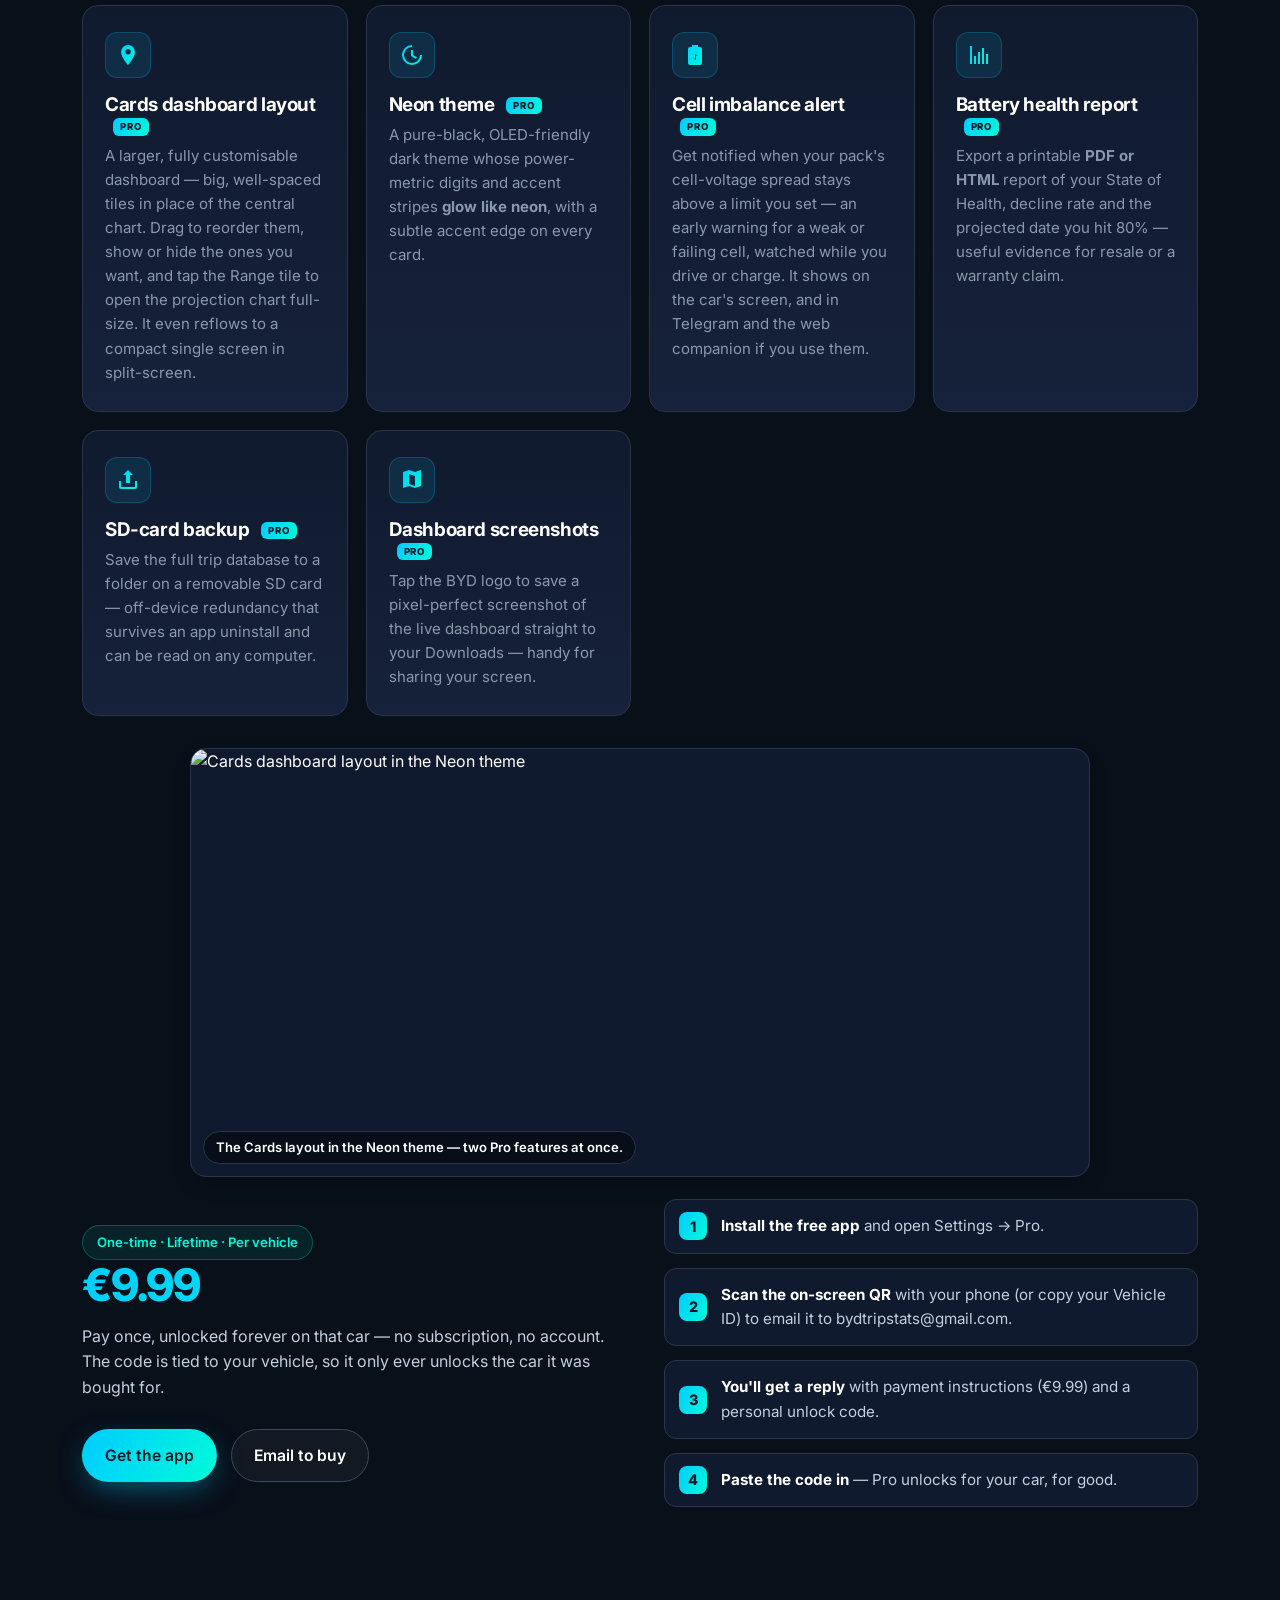
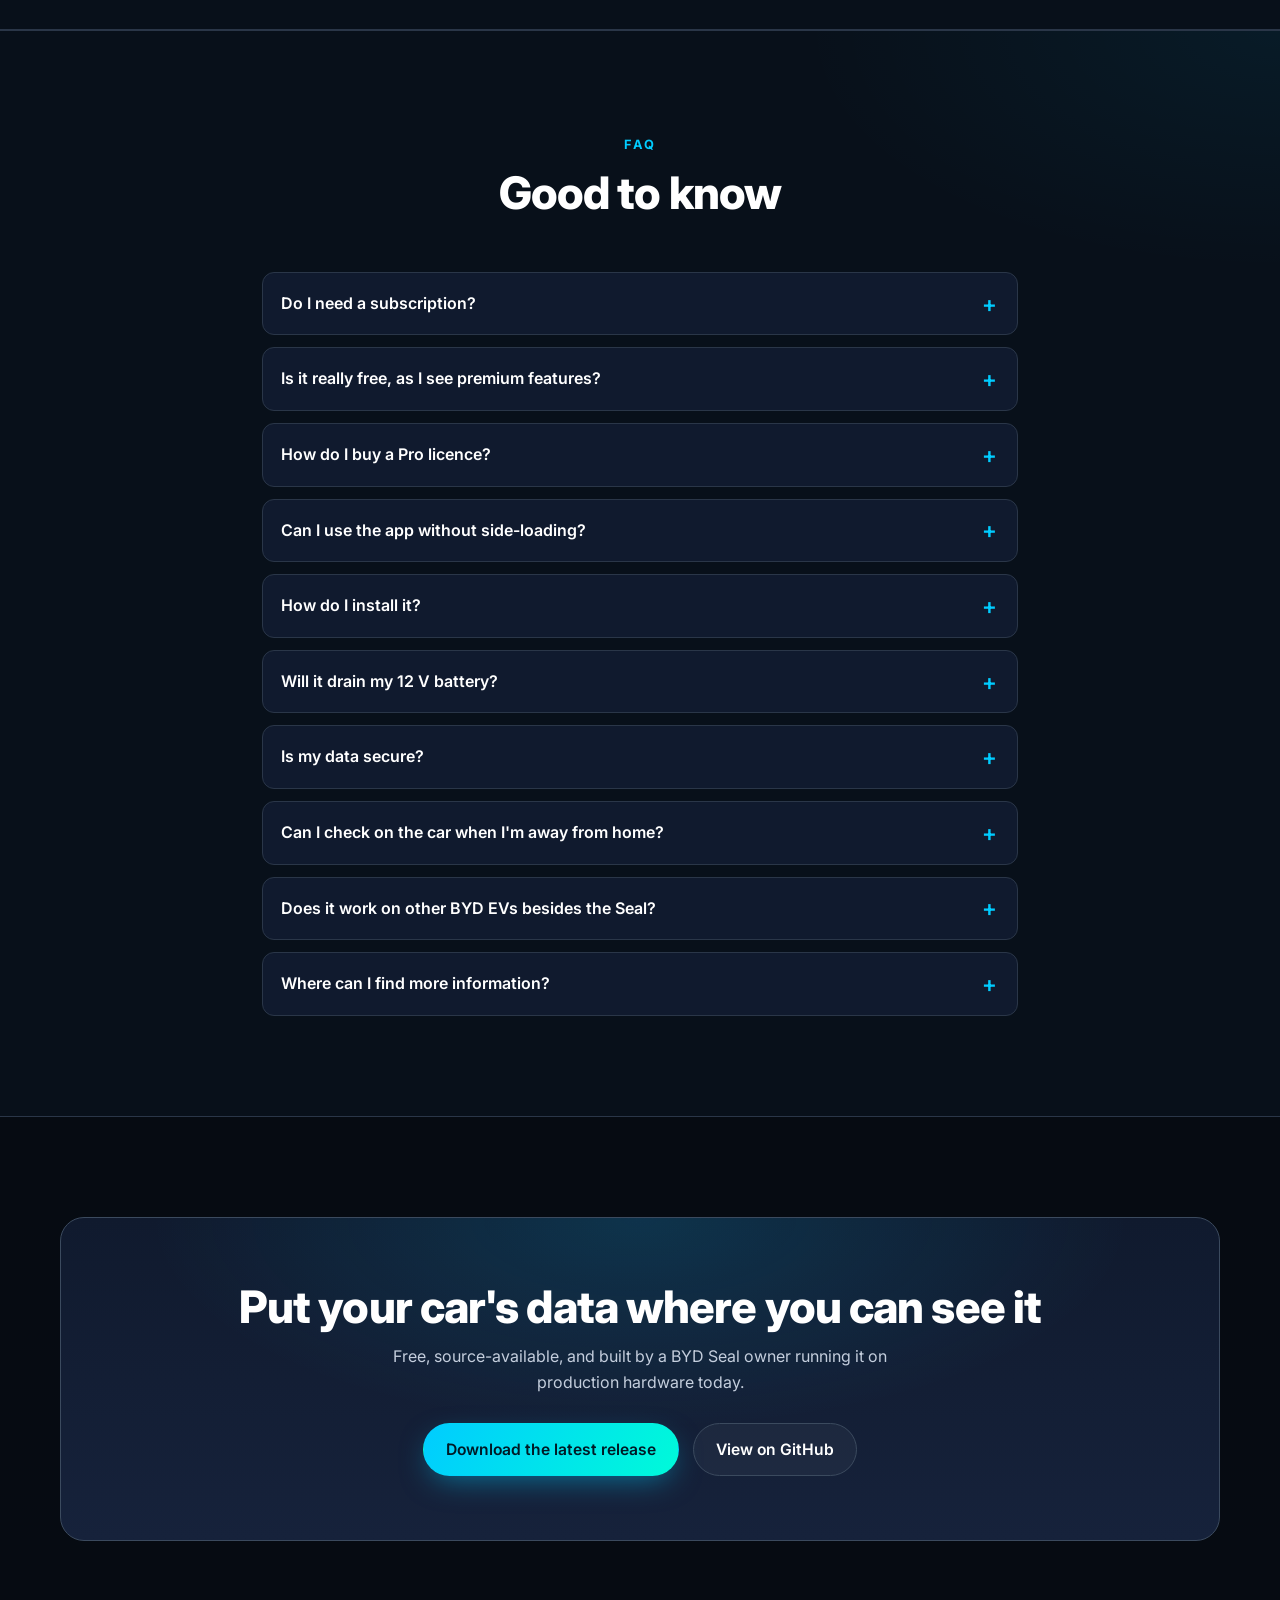
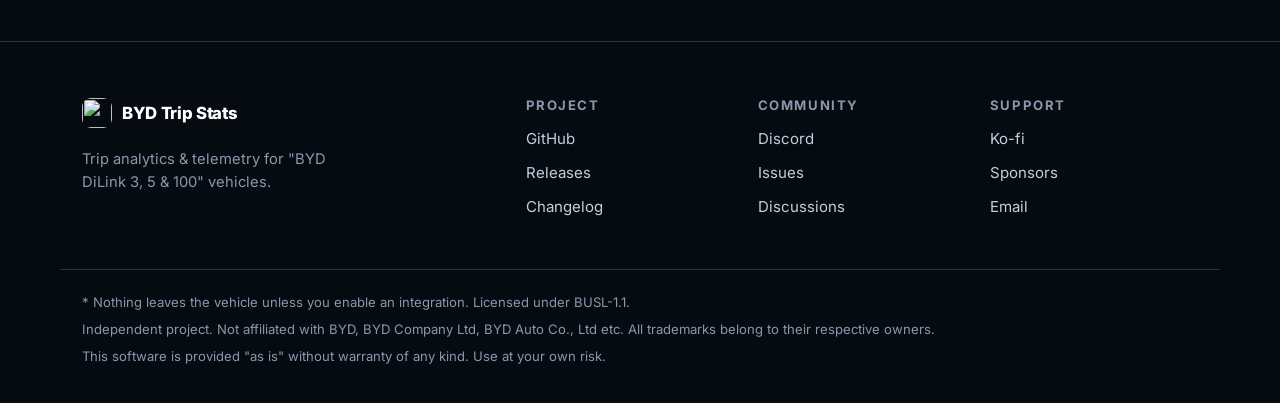
==== commit c913faad: "Website: search and AI visibility" ====
--- a/website/index.html
+++ b/website/index.html
@@ -8,6 +8,7 @@
 
   <!-- Open Graph / social -->
   <meta property="og:type" content="website" />
+  <meta property="og:site_name" content="BYD Trip Stats" />
   <meta property="og:title" content="BYD Trip Stats — Trip Analytics for BYD DiLink" />
   <meta property="og:description" content="Live telemetry, autonomous trips, real-time range projection and battery health — running right on your car's screen. 100% local. Free, with an optional €9.99 Pro unlock." />
   <meta property="og:image" content="https://byd-trip-stats.angoikon.workers.dev/assets/screenshots/hero-dashboard.png" />
@@ -19,6 +20,125 @@
   <link rel="preconnect" href="https://fonts.googleapis.com" />
   <link rel="preconnect" href="https://fonts.gstatic.com" crossorigin />
   <link href="https://fonts.googleapis.com/css2?family=Inter:wght@400;500;600;700;800;900&display=swap" rel="stylesheet" />
+  <!-- Canonical URL: pins "BYD Trip Stats" to this address despite the naming
+       collision with "BYD Connect: Trip Stats" and "BYD Stats". -->
+  <link rel="canonical" href="https://byd-trip-stats.angoikon.workers.dev/" />
+
+  <!-- Structured data (schema.org), one linked graph: who makes it (Organization), the
+       site (WebSite: Google takes the site name in results from it), the app
+       (SoftwareApplication) and the FAQ further down (FAQPage).
+       - JSON inside <script> is not HTML-decoded: write a plain "&", never "&amp;".
+       - The FAQPage answers must say what the visible FAQ section says: change both together.
+       - Check after editing: https://validator.schema.org/ -->
+  <script type="application/ld+json">
+  {
+    "@context": "https://schema.org",
+    "@graph": [
+      {
+        "@type": "Organization",
+        "@id": "https://byd-trip-stats.angoikon.workers.dev/#organization",
+        "name": "BYD Trip Stats",
+        "url": "https://byd-trip-stats.angoikon.workers.dev/",
+        "logo": "https://byd-trip-stats.angoikon.workers.dev/assets/logo.png",
+        "email": "bydtripstats@gmail.com",
+        "sameAs": ["https://github.com/angoikon/byd-trip-stats"]
+      },
+      {
+        "@type": "WebSite",
+        "@id": "https://byd-trip-stats.angoikon.workers.dev/#website",
+        "name": "BYD Trip Stats",
+        "url": "https://byd-trip-stats.angoikon.workers.dev/",
+        "inLanguage": "en",
+        "publisher": { "@id": "https://byd-trip-stats.angoikon.workers.dev/#organization" }
+      },
+      {
+        "@type": "SoftwareApplication",
+        "@id": "https://byd-trip-stats.angoikon.workers.dev/#app",
+        "name": "BYD Trip Stats",
+        "description": "A standalone in-car analytics app that runs on your BYD DiLink head unit. Live telemetry, autonomous trip recording, real-time range projection, charging analysis and battery health — 100% on-device, no cloud. Runs on DiLink 3, DiLink 5 and DiLink 100 cars, BEV and PHEV (DM-i): Seal, Dolphin, Atto 2, Atto 3, Seal U, Sealion 6, Sealion 7, Han, Tang, Shark 6 and more. Free, with an optional one-time €9.99 Pro unlock.",
+        "url": "https://byd-trip-stats.angoikon.workers.dev/",
+        "applicationCategory": "UtilitiesApplication",
+        "operatingSystem": "Android (BYD DiLink 3, DiLink 5 & DiLink 100)",
+        "downloadUrl": "https://github.com/angoikon/byd-trip-stats/releases",
+        "screenshot": "https://byd-trip-stats.angoikon.workers.dev/assets/screenshots/hero-dashboard.png",
+        "isAccessibleForFree": true,
+        "license": "https://github.com/angoikon/byd-trip-stats/blob/main/LICENSE.md",
+        "offers": {
+          "@type": "Offer",
+          "name": "Free (optional one-time €9.99 Pro unlock)",
+          "price": "0",
+          "priceCurrency": "EUR"
+        },
+        "featureList": [
+          "Autonomous trip recording",
+          "Real-time range projection",
+          "Live motor & power telemetry (10 Hz)",
+          "Battery health & degradation (SoH)",
+          "Charging-session analysis",
+          "Route maps rendered on the car",
+          "Filter, sort & export (CSV/JSON/HTML)",
+          "Web companion & remote access via Tailscale",
+          "Notifications delivered to Telegram",
+          "Opt-in ABRP & Home Assistant (MQTT)"
+        ],
+        "author": { "@id": "https://byd-trip-stats.angoikon.workers.dev/#organization" },
+        "publisher": { "@id": "https://byd-trip-stats.angoikon.workers.dev/#organization" }
+      },
+      {
+        "@type": "FAQPage",
+        "@id": "https://byd-trip-stats.angoikon.workers.dev/#faq",
+        "mainEntity": [
+          {
+            "@type": "Question",
+            "name": "Do I need a subscription?",
+            "acceptedAnswer": { "@type": "Answer", "text": "No. The app runs fully standalone on supported vehicles. Integrations like MQTT and ABRP are optional and disabled by default." }
+          },
+          {
+            "@type": "Question",
+            "name": "Is it really free, as I see premium features?",
+            "acceptedAnswer": { "@type": "Answer", "text": "Yes, the app is completely free for personal use. Premium features are essentially for those users who wanted to show their gratitude for the work put into the project. Those premium features will remain as a \"good thing to have\" but will not be a part of the app's core functionality. Pro is a one-time €9.99 unlock (lifetime, per vehicle)." }
+          },
+          {
+            "@type": "Question",
+            "name": "How do I buy a Pro licence?",
+            "acceptedAnswer": { "@type": "Answer", "text": "Install the free app, then open Settings → Pro and scan the on-screen QR with your phone (or copy your Vehicle ID) to email it to bydtripstats@gmail.com. You'll get a reply with payment instructions (€9.99, one-time) and a personal unlock code to paste in. The code is tied to your car, so it only unlocks that vehicle and survives app updates." }
+          },
+          {
+            "@type": "Question",
+            "name": "Can I use the app without side-loading?",
+            "acceptedAnswer": { "@type": "Answer", "text": "Not currently. The long-term goal is for BYD to ship something like this natively. For now it's a side-loaded APK. If you want assistance with how to side-load, see <a href=\"https://github.com/DeBondor/byd-unlocking-guide/blob/main/README_EN.md\">this unlocking guide</a>." }
+          },
+          {
+            "@type": "Question",
+            "name": "How do I install it?",
+            "acceptedAnswer": { "@type": "Answer", "text": "Download the signed APK from GitHub Releases (DiLink 5 cars take the dilink5 build; the Atto 3 EVO takes the regular dilink3 one, even though its screen says DiLink 5.0 UI), enable installation from unknown sources on your DiLink unit, accept permissions by following the on-screen prompts, then pick your model on first launch. After that, new versions can be installed from inside the app, under Settings → About & FAQ." }
+          },
+          {
+            "@type": "Question",
+            "name": "Will it drain my 12 V battery?",
+            "acceptedAnswer": { "@type": "Answer", "text": "Impact is minimal — the 12 V is continuously topped up from the high-voltage pack while the car is off. On DiLink 3 and DiLink 100 you can also set the app to Deep Sleep, which stops it 5 minutes after you park, under Settings → App → Power & background. DiLink 5 always runs Always On, since the head unit powers itself down a few minutes after you switch off anyway." }
+          },
+          {
+            "@type": "Question",
+            "name": "Is my data secure?",
+            "acceptedAnswer": { "@type": "Answer", "text": "Yes. Everything stays on-device by default. The only outbound traffic is what you set up yourself — Telegram, MQTT, ABRP or Tailscale — a report you choose to send with Email via QR code, plus a read-only update check. The web companion is on by default, but it only answers browsers on your own network, with a PIN." }
+          },
+          {
+            "@type": "Question",
+            "name": "Can I check on the car when I'm away from home?",
+            "acceptedAnswer": { "@type": "Answer", "text": "Yes, with Tailscale (free for personal use). Under Settings → Connections → Tailscale, tap Sign in with your phone, scan the QR code and approve — the web companion and ADB are then reachable from anywhere, with nothing opened on your router. It needs the same one-time ADB setup as instant telemetry. On DiLink 5 the head unit powers down a few minutes after you switch the car off, so access lasts until then." }
+          },
+          {
+            "@type": "Question",
+            "name": "Does it work on other BYD EVs besides the Seal?",
+            "acceptedAnswer": { "@type": "Answer", "text": "If your car runs DiLink 3, DiLink 5 (the Sealion 7) or DiLink 100 (the Atto 3 EVO) — regardless of being BEV or PHEV — then you can most definitely run the app. On DiLink 100, speed, gear, power, battery level, range, charging and outside temperature work; the odometer, tyre pressures and the battery's health and cell readings can't be read there yet." }
+          }
+        ]
+      }
+    ]
+  }
+  </script>
+
   <link rel="stylesheet" href="styles.css" />
 </head>
 <body>
@@ -54,7 +174,7 @@
     <div class="hero__glow" aria-hidden="true"></div>
     <div class="container hero__inner">
       <div class="hero__copy">
-        <span class="pill"><span id="appVersion">v2.16</span> · Runs on your car's screen</span>
+        <span class="pill"><span id="appVersion">v2.21.0</span> · Runs on your car's screen</span>
         <h1>Your BYD's hidden telemetry,<br><span class="grad">finally on the dashboard</span></h1>
         <p class="lede">
           BYD Trip Stats is a standalone analytics app that runs directly on your
@@ -514,8 +634,8 @@
         <details>
           <summary>Will it drain my 12&nbsp;V battery?</summary>
           <p>Impact is minimal — the 12&nbsp;V is continuously topped up from the high-voltage pack
-             while the car is off. On DiLink 3 and DiLink 100 you can also set the app to Minimal (reduced
-             functionality) or Deep Sleep under Settings → App → Power &amp; background. DiLink 5 always runs
+             while the car is off. On DiLink 3 and DiLink 100 you can also set the app to Deep Sleep, which
+             stops it 5 minutes after you park, under Settings → App → Power &amp; background. DiLink 5 always runs
              Always On, since the head unit powers itself down a few minutes after you switch off anyway.</p>
         </details>
         <details>
